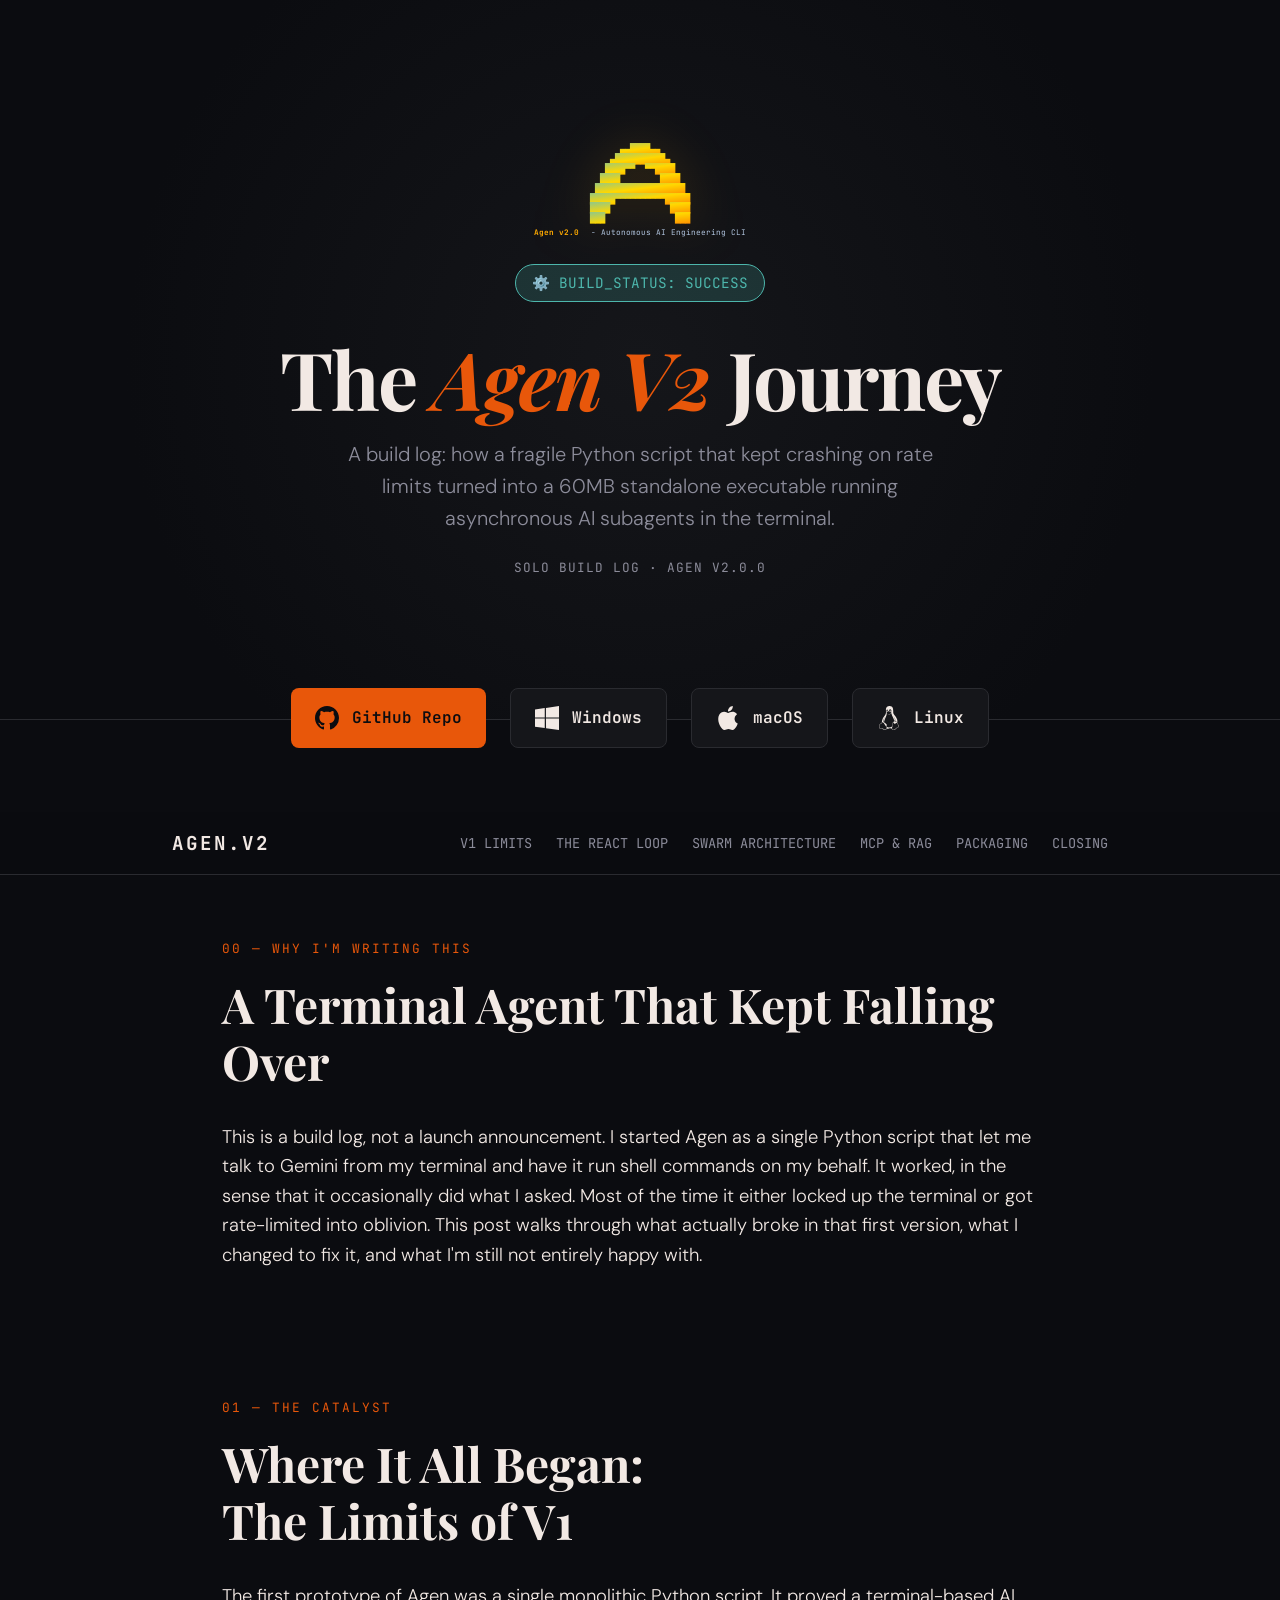
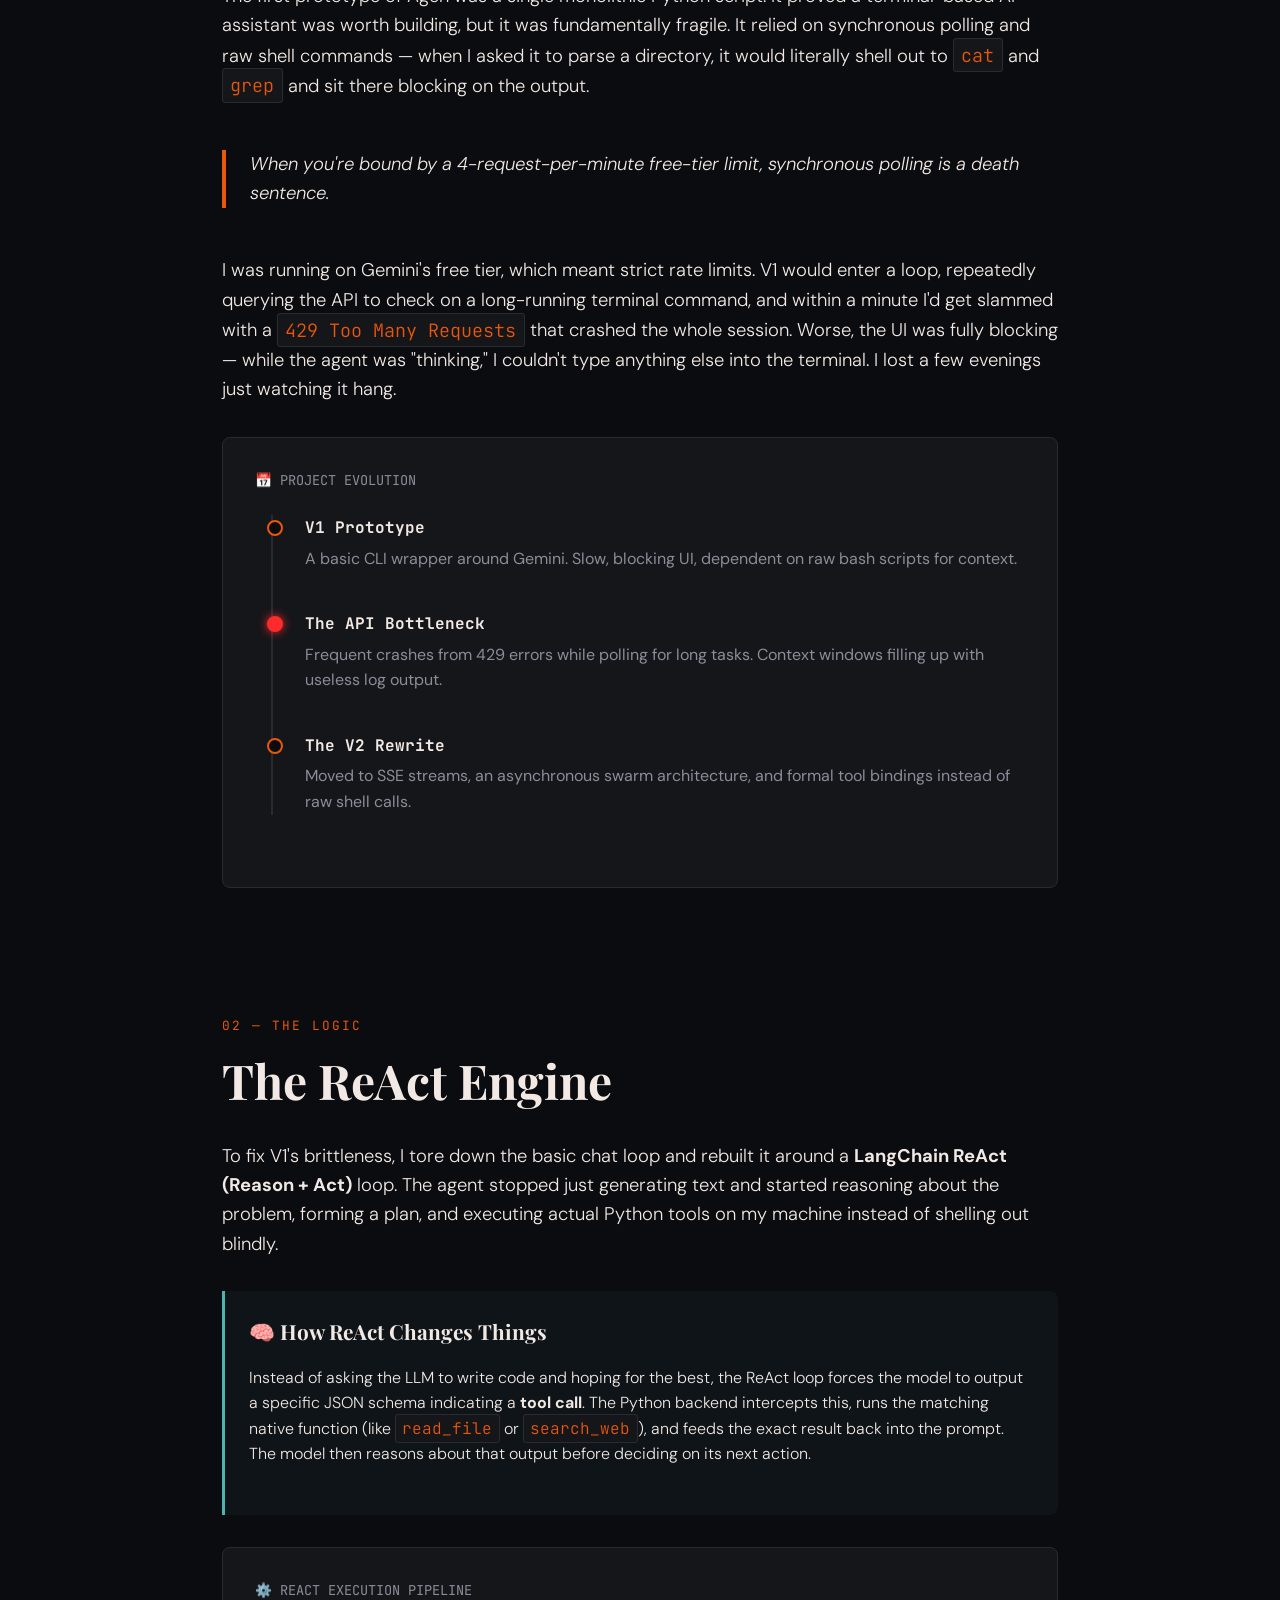
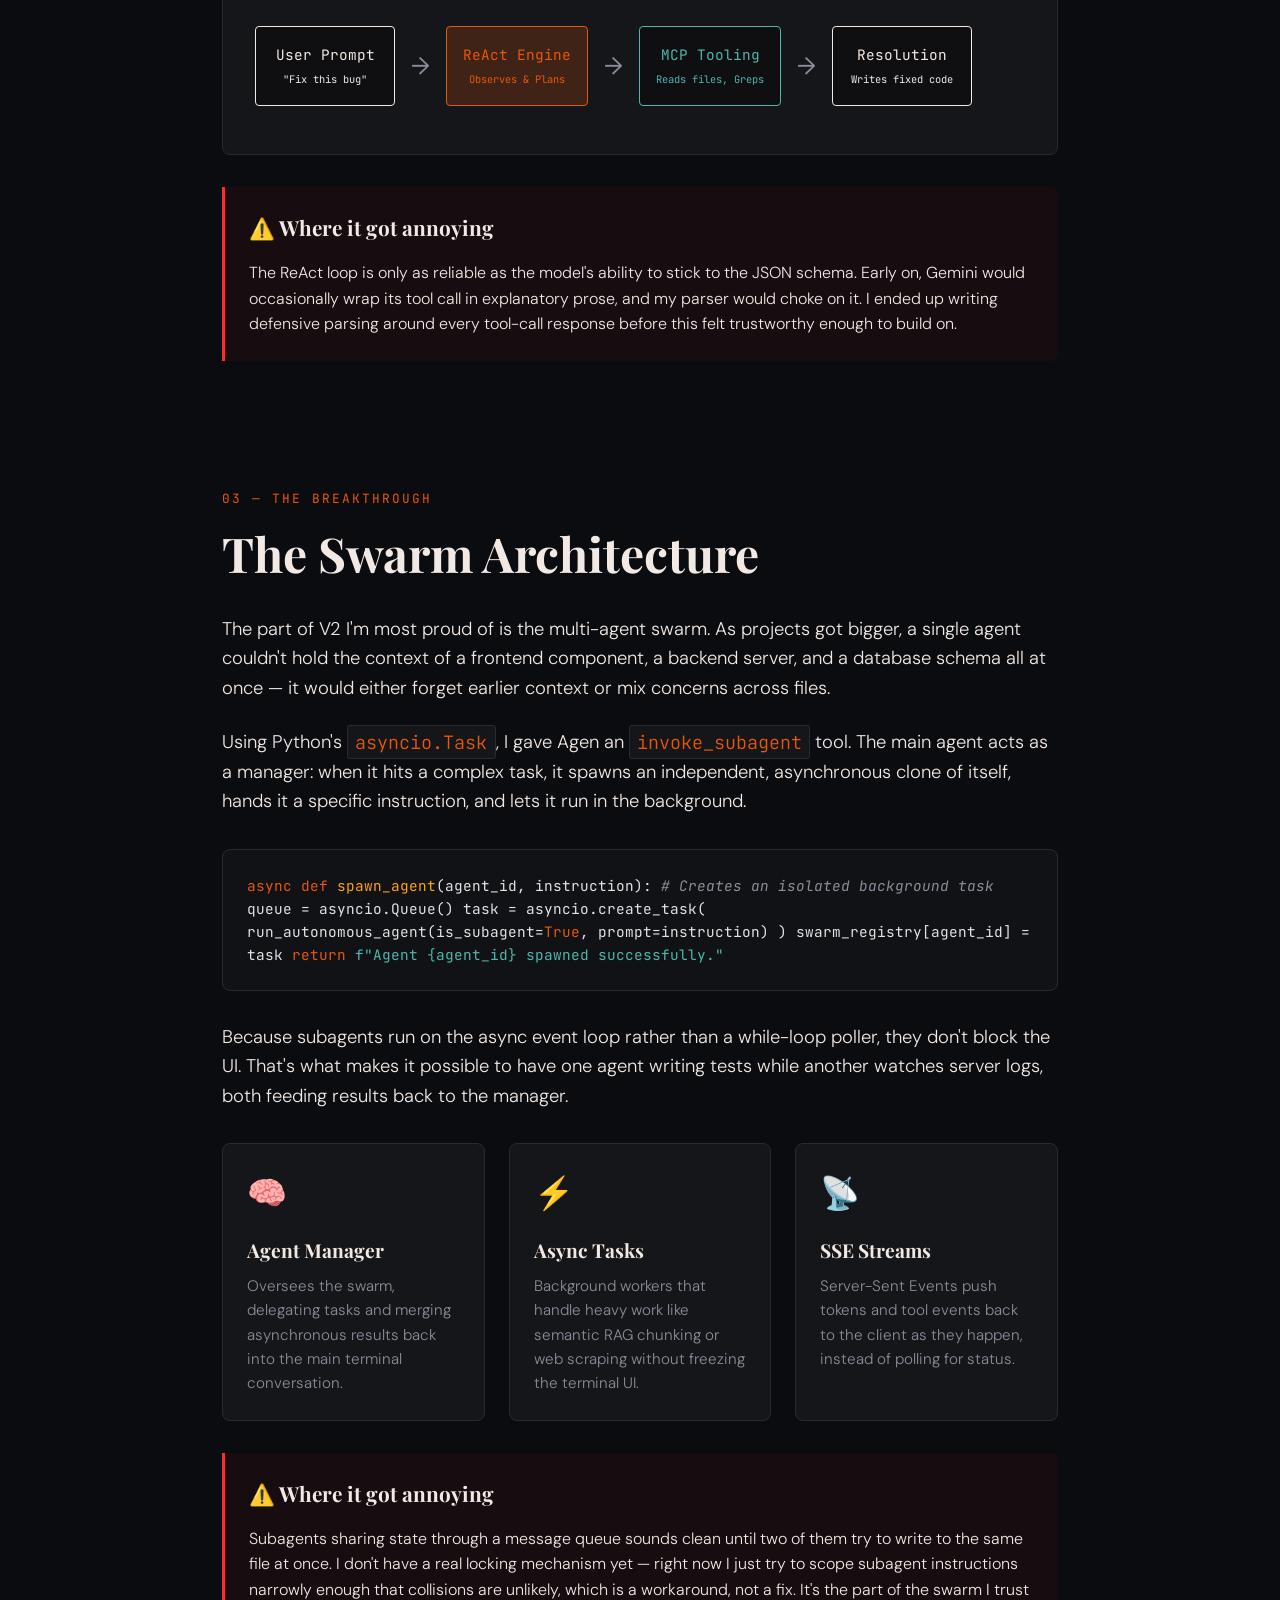
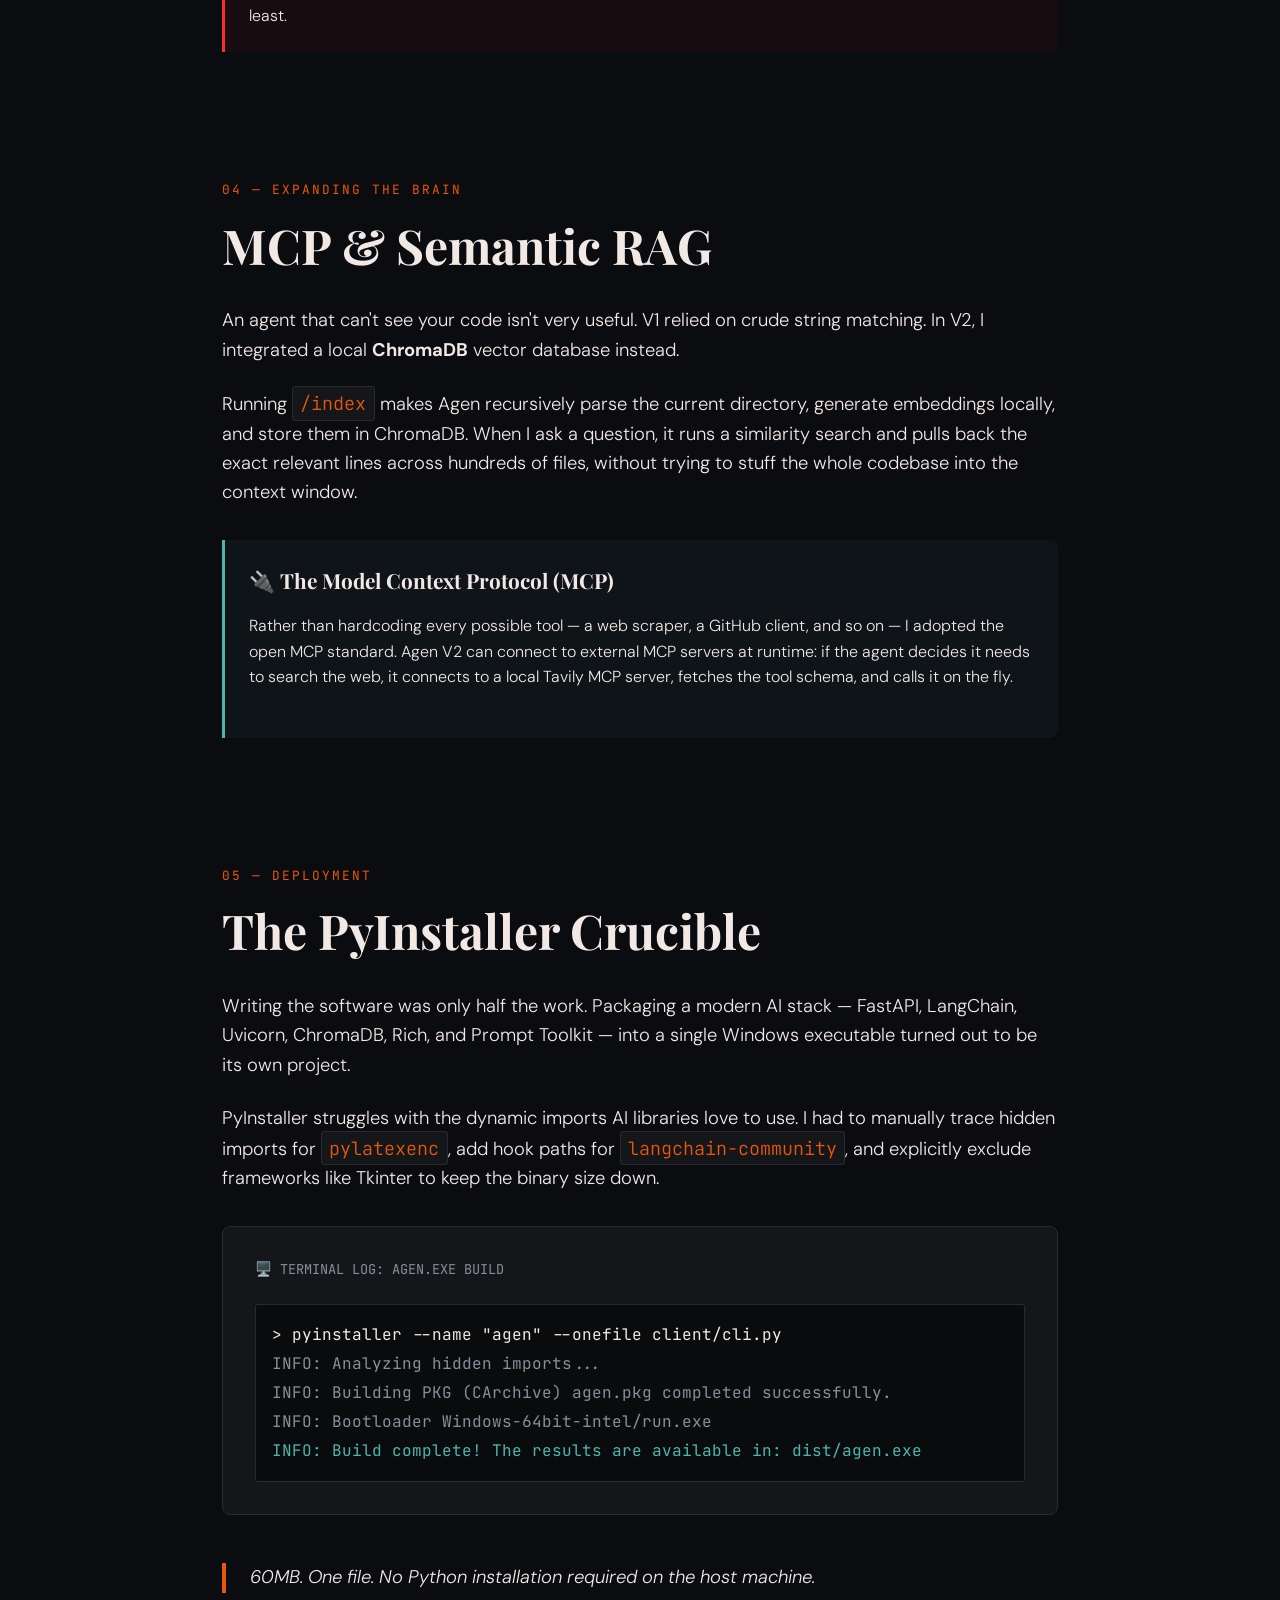
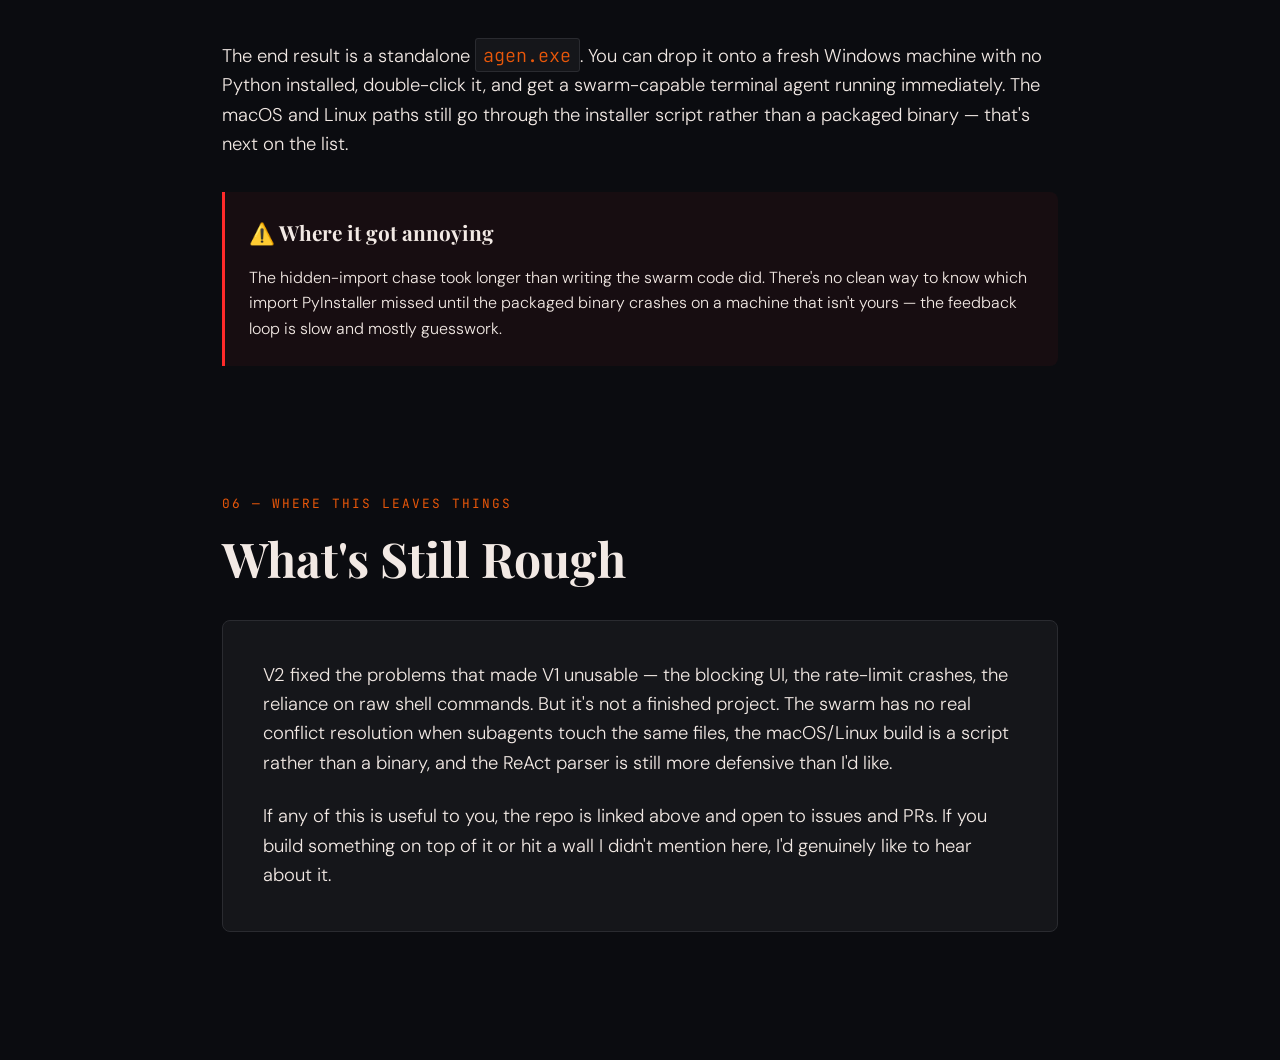
==== docs/index.html @ 3c6a4f78 "fix: resolve Unexpected token off by providing a native powershell setup script" ====
<!DOCTYPE html>
<html lang="en">
<head>
<meta charset="UTF-8" />
<meta name="viewport" content="width=device-width, initial-scale=1.0"/>

<!-- SEO Meta Tags -->
<title>Agen V2 — Building a Swarm AI Architecture</title>
<meta name="description" content="A build log: how a fragile Python script that kept crashing on rate limits turned into a 60MB standalone executable running asynchronous AI subagents in the terminal.">
<meta name="keywords" content="Agen, AI, Swarm Architecture, ReAct Loop, Multi-Agent, Python, CLI, LLM, Gemini">
<meta name="author" content="Aman Banik">
<link rel="icon" type="image/png" href="https://raw.githubusercontent.com/AmanBanik/Alphed_portfolio/main/artifact/favicon.png">

<!-- Open Graph / Social -->
<meta property="og:title" content="Agen V2 — Building a Swarm AI Architecture">
<meta property="og:description" content="A solo build log tracking the evolution of Agen into a Swarm-capable autonomous AI engineering CLI.">
<meta property="og:type" content="article">
<meta property="og:url" content="https://amanbanik.github.io/Agen/">
<meta property="og:image" content="https://raw.githubusercontent.com/AmanBanik/Agen/v2-stable/model_card.png">

<!-- Twitter Card -->
<meta name="twitter:card" content="summary_large_image">
<meta name="twitter:title" content="Agen V2 — Building a Swarm AI Architecture">
<meta name="twitter:description" content="How Agen evolved into a 60MB standalone executable running asynchronous AI subagents.">
<meta name="twitter:image" content="https://raw.githubusercontent.com/AmanBanik/Agen/v2-stable/model_card.png">

<link rel="stylesheet" href="style.css">
</head>
<body>

<header>
  <div class="header-bg"></div>
  <div class="header-logo">
    <svg xmlns="http://www.w3.org/2000/svg" viewBox="0 0 400 180" role="img" aria-label="Agen logo">
      <defs>
        <linearGradient id="logoGradient" x1="0%" y1="0%" x2="100%" y2="100%">
          <stop offset="0%" stop-color="#90c888" />
          <stop offset="50%" stop-color="#ffd700" />
          <stop offset="100%" stop-color="#ff8c00" />
        </linearGradient>
        <style>
          .ascii { font-family: 'JetBrains Mono', 'Courier New', Courier, monospace; font-size: 16px; font-weight: bold; fill: url(#logoGradient); white-space: pre; }
          .brand { font-family: 'JetBrains Mono', 'Courier New', Courier, monospace; font-size: 14px; font-weight: bold; fill: #ffaa00; white-space: pre; }
          .sub { font-family: 'JetBrains Mono', 'Courier New', Courier, monospace; font-size: 14px; fill: #b0c4de; white-space: pre; }
        </style>
      </defs>
      <text x="50%" y="20" text-anchor="middle" class="ascii">      ▄▄████▄▄      </text>
      <text x="50%" y="38" text-anchor="middle" class="ascii">    ▄██████████▄    </text>
      <text x="50%" y="56" text-anchor="middle" class="ascii">   ████▀▀  ▀▀████   </text>
      <text x="50%" y="74" text-anchor="middle" class="ascii">  ████        ████  </text>
      <text x="50%" y="92" text-anchor="middle" class="ascii"> ██████████████████ </text>
      <text x="50%" y="110" text-anchor="middle" class="ascii">█████▀▀▀▀▀▀▀▀▀▀█████</text>
      <text x="50%" y="128" text-anchor="middle" class="ascii">████            ████</text>
      <text x="50%" y="146" text-anchor="middle" class="ascii">███              ███</text>
      <text x="50%" y="170" text-anchor="middle">
        <tspan class="brand">Agen v2.0</tspan>
        <tspan class="sub">  - Autonomous AI Engineering CLI</tspan>
      </text>
    </svg>
  </div>
  <div class="header-ticker">⚙️ BUILD_STATUS: SUCCESS</div>
  <h1>
    The <span class="highlight">Agen V2</span> Journey
  </h1>
  <p class="header-sub">
    A build log: how a fragile Python script that kept crashing on rate limits
    turned into a 60MB standalone executable running asynchronous AI subagents
    in the terminal.
  </p>
  <p class="header-byline">Solo build log · Agen v2.0.0</p>
</header>

<div class="download-section">
  <a href="https://github.com/AmanBanik/Agen" class="dl-btn repo" target="_blank">
    <svg viewBox="0 0 24 24"><path d="M12 0C5.37 0 0 5.37 0 12c0 5.31 3.435 9.795 8.205 11.385.6.105.825-.255.825-.57 0-.285-.015-1.23-.015-2.235-3.015.555-3.795-.735-4.035-1.41-.135-.345-.72-1.41-1.23-1.695-.42-.225-1.02-.78-.015-.795.945-.015 1.62.87 1.845 1.23 1.08 1.815 2.805 1.305 3.495.99.105-.78.42-1.305.765-1.605-2.67-.3-5.46-1.335-5.46-5.925 0-1.305.465-2.385 1.23-3.225-.12-.3-.54-1.53.12-3.18 0 0 1.005-.315 3.3 1.23.96-.27 1.98-.405 3-.405s2.04.135 3 .405c2.295-1.56 3.3-1.23 3.3-1.23.66 1.65.24 2.88.12 3.18.765.84 1.23 1.905 1.23 3.225 0 4.605-2.805 5.625-5.475 5.925.435.375.81 1.095.81 2.22 0 1.605-.015 2.895-.015 3.3 0 .315.225.69.825.57A12.02 12.02 0 0024 12c0-6.63-5.37-12-12-12z"/></svg>
    GitHub Repo
  </a>
  <a href="#" class="dl-btn windows" data-platform="win">
    <svg viewBox="0 0 24 24"><path d="M0 3.449L9.75 2.1v9.451H0m10.949-9.602L24 0v11.4H10.949M0 12.6h9.75v9.451L0 20.699M10.949 12.6H24V24l-12.951-1.801"/></svg>
    Windows
  </a>
  <a href="#" class="dl-btn mac" data-platform="mac">
    <svg viewBox="0 0 24 24"><path d="M12.152 6.896c-.948 0-2.415-1.078-3.96-1.04-2.04.027-3.91 1.183-4.961 3.014-2.117 3.675-.546 9.103 1.519 12.09 1.013 1.454 2.208 3.09 3.792 3.039 1.52-.065 2.09-.987 3.935-.987 1.831 0 2.35.987 3.96.948 1.637-.026 2.676-1.48 3.676-2.948 1.156-1.688 1.636-3.325 1.662-3.415-.039-.013-3.182-1.221-3.22-4.857-.026-3.04 2.48-4.494 2.597-4.559-1.429-2.09-3.623-2.324-4.39-2.376-2-.156-3.675 1.09-4.61 1.09zM15.53 3.83c.843-1.012 1.4-2.427 1.245-3.83-1.207.052-2.662.805-3.532 1.818-.734.845-1.418 2.275-1.233 3.651 1.338.104 2.715-.65 3.52-1.64z"/></svg>
    macOS
  </a>
  <a href="#" class="dl-btn linux" data-platform="linux">
    <svg viewBox="0 0 16 16"><path d="M8.996 4.497c.104-.076.1-.168.186-.158s.022.102-.098.207c-.12.104-.308.243-.46.323-.291.152-.631.336-.993.336s-.647-.167-.853-.33c-.102-.082-.186-.162-.248-.221-.11-.086-.096-.207-.052-.204.075.01.087.109.134.153.064.06.144.137.241.214.195.154.454.304.778.304s.702-.19.932-.32c.13-.073.297-.204.433-.304M7.34 3.781c.055-.02.123-.031.174-.003.011.006.024.021.02.034-.012.038-.074.032-.11.05-.032.017-.057.052-.093.054-.034 0-.086-.012-.09-.046-.007-.044.058-.072.1-.089m.581-.003c.05-.028.119-.018.173.003.041.017.106.045.1.09-.004.033-.057.046-.09.045-.036-.002-.062-.037-.093-.053-.036-.019-.098-.013-.11-.051-.004-.013.008-.028.02-.034"/><path fill-rule="evenodd" d="M8.446.019c2.521.003 2.38 2.66 2.364 4.093-.01.939.509 1.574 1.04 2.244.474.56 1.095 1.38 1.45 2.32.29.765.402 1.613.115 2.465a.8.8 0 0 1 .254.152l.001.002c.207.175.271.447.329.698.058.252.112.488.224.615.344.382.494.667.48.922-.015.254-.203.43-.435.57-.465.28-1.164.491-1.586 1.002-.443.527-.99.83-1.505.871a1.25 1.25 0 0 1-1.256-.716v-.001a1 1 0 0 1-.078-.21c-.67.038-1.252-.165-1.718-.128-.687.038-1.116.204-1.506.206-.151.331-.445.547-.808.63-.5.114-1.126 0-1.743-.324-.577-.306-1.31-.278-1.85-.39-.27-.057-.51-.157-.626-.384-.116-.226-.095-.538.07-.988.051-.16.012-.398-.026-.648a2.5 2.5 0 0 1-.037-.369c0-.133.022-.265.087-.386v-.002c.14-.266.368-.377.577-.451s.397-.125.53-.258c.143-.15.27-.374.443-.56q.036-.037.073-.07c-.081-.538.007-1.105.192-1.662.393-1.18 1.223-2.314 1.811-3.014.502-.713.65-1.287.701-2.016.042-.997-.705-3.974 2.112-4.2q.168-.015.321-.013m2.596 10.866-.03.016c-.223.121-.348.337-.427.656-.08.32-.107.733-.13 1.206v.001c-.023.37-.192.824-.31 1.267s-.176.862-.036 1.128v.002c.226.452.608.636 1.051.601s.947-.304 1.36-.795c.474-.576 1.218-.796 1.638-1.05.21-.126.324-.242.333-.4.009-.157-.097-.403-.425-.767-.17-.192-.217-.462-.274-.71-.056-.247-.122-.468-.26-.585l-.001-.001c-.18-.157-.356-.17-.565-.164q-.069.001-.14.005c-.239.275-.805.612-1.197.508-.359-.09-.562-.508-.587-.918m-7.204.03H3.83c-.189.002-.314.09-.44.225-.149.158-.276.382-.445.56v.002h-.002c-.183.184-.414.239-.61.31-.195.069-.353.143-.46.35v.002c-.085.155-.066.378-.029.624.038.245.096.507.018.746v.002l-.001.002c-.157.427-.155.678-.082.822.074.143.235.22.48.272.493.103 1.26.069 1.906.41.583.305 1.168.404 1.598.305.431-.098.712-.369.75-.867v-.002c.029-.292-.195-.673-.485-1.052-.29-.38-.633-.752-.795-1.09v-.002l-.61-1.11c-.21-.286-.43-.462-.68-.5a1 1 0 0 0-.106-.008M9.584 4.85c-.14.2-.386.37-.695.467-.147.048-.302.17-.495.28a1.3 1.3 0 0 1-.74.19.97.97 0 0 1-.582-.227c-.14-.113-.25-.237-.394-.322a3 3 0 0 1-.192-.126c-.063 1.179-.85 2.658-1.226 3.511a5.4 5.4 0 0 0-.43 1.917c-.68-.906-.184-2.066.081-2.568.297-.55.343-.701.27-.649-.266.436-.685 1.13-.848 1.844-.085.372-.1.749.01 1.097.11.349.345.67.766.931.573.351.963.703 1.193 1.015s.302.584.23.777a.4.4 0 0 1-.212.22.7.7 0 0 1-.307.056l.184.235c.094.124.186.249.266.375 1.179.805 2.567.496 3.568-.218.1-.342.197-.664.212-.903.024-.474.05-.896.136-1.245s.244-.634.53-.791a1 1 0 0 1 .138-.061q.005-.045.013-.087c.082-.546.569-.572 1.18-.303.588.266.81.499.71.814h.13c.122-.398-.133-.69-.822-1.025l-.137-.06a2.35 2.35 0 0 0-.012-1.113c-.188-.79-.704-1.49-1.098-1.838-.072-.003-.065.06.081.203.363.333 1.156 1.532.727 2.644a1.2 1.2 0 0 0-.342-.043c-.164-.907-.543-1.66-.735-2.014-.359-.668-.918-2.036-1.158-2.983M7.72 3.503a1 1 0 0 0-.312.053c-.268.093-.447.286-.559.391-.022.021-.05.04-.119.091s-.172.126-.321.238q-.198.151-.13.38c.046.15.192.325.459.476.166.098.28.23.41.334a1 1 0 0 0 .215.133.9.9 0 0 0 .298.066c.282.017.49-.068.673-.173s.34-.233.518-.29c.365-.115.627-.345.709-.564a.37.37 0 0 0-.01-.309c-.048-.096-.148-.187-.318-.257h-.001c-.354-.151-.507-.162-.705-.29-.321-.207-.587-.28-.807-.279m-.89-1.122h-.025a.4.4 0 0 0-.278.135.76.76 0 0 0-.191.334 1.2 1.2 0 0 0-.051.445v.001c.01.162.041.299.102.436.05.116.109.204.183.274l.089-.065.117-.09-.023-.018a.4.4 0 0 1-.11-.161.7.7 0 0 1-.054-.22v-.01a.7.7 0 0 1 .014-.234.4.4 0 0 1 .08-.179q.056-.069.126-.073h.013a.18.18 0 0 1 .123.05c.045.04.08.09.11.162a.7.7 0 0 1 .054.22v.01a.7.7 0 0 1-.002.17 1.1 1.1 0 0 1 .317-.143 1.3 1.3 0 0 0 .002-.194V3.23a1.2 1.2 0 0 0-.102-.437.8.8 0 0 0-.227-.31.4.4 0 0 0-.268-.102m1.95-.155a.63.63 0 0 0-.394.14.9.9 0 0 0-.287.376 1.2 1.2 0 0 0-.1.51v.015q0 .079.01.152c.114.027.278.074.406.138a1 1 0 0 1-.011-.172.8.8 0 0 1 .058-.278.5.5 0 0 1 .139-.2.26.26 0 0 1 .182-.069.26.26 0 0 1 .178.081c.055.054.094.12.124.21.029.086.042.17.04.27l-.002.012a.8.8 0 0 1-.057.277c-.024.059-.089.106-.122.145.046.016.09.03.146.052a5 5 0 0 1 .248.102 1.2 1.2 0 0 0 .244-.763 1.2 1.2 0 0 0-.11-.495.9.9 0 0 0-.294-.37.64.64 0 0 0-.39-.133z"/></svg>
    Linux
  </a>
</div>

<nav>
  <div class="nav-inner">
    <a href="#" class="nav-logo">AGEN.V2</a>
    <ul class="nav-links">
      <li><a href="#v1-limits">V1 Limits</a></li>
      <li><a href="#react">The ReAct Loop</a></li>
      <li><a href="#swarm">Swarm Architecture</a></li>
      <li><a href="#mcp">MCP & RAG</a></li>
      <li><a href="#packaging">Packaging</a></li>
      <li><a href="#closing">Closing</a></li>
    </ul>
  </div>
</nav>

<main>
  <!-- SECTION 0: INTRO -->
  <section id="intro">
    <div class="section-label">00 — Why I'm Writing This</div>
    <h2>A Terminal Agent That Kept Falling Over</h2>
    <p>
      This is a build log, not a launch announcement. I started Agen as a
      single Python script that let me talk to Gemini from my terminal and
      have it run shell commands on my behalf. It worked, in the sense that
      it occasionally did what I asked. Most of the time it either locked up
      the terminal or got rate-limited into oblivion. This post walks through
      what actually broke in that first version, what I changed to fix it,
      and what I'm still not entirely happy with.
    </p>
  </section>

  <!-- SECTION 1: V1 LIMITS -->
  <section id="v1-limits">
    <div class="section-label">01 — The Catalyst</div>
    <h2>Where It All Began:<br>The Limits of V1</h2>

    <p>
      The first prototype of Agen was a single monolithic Python script. It
      proved a terminal-based AI assistant was worth building, but it was
      fundamentally fragile. It relied on synchronous polling and raw shell
      commands — when I asked it to parse a directory, it would literally
      shell out to <code>cat</code> and <code>grep</code> and sit there
      blocking on the output.
    </p>

    <div class="pull-quote">
      <p>When you're bound by a 4-request-per-minute free-tier limit, synchronous polling is a death sentence.</p>
    </div>

    <p>
      I was running on Gemini's free tier, which meant strict rate limits.
      V1 would enter a loop, repeatedly querying the API to check on a
      long-running terminal command, and within a minute I'd get slammed
      with a <code>429 Too Many Requests</code> that crashed the whole
      session. Worse, the UI was fully blocking — while the agent was
      "thinking," I couldn't type anything else into the terminal. I lost a
      few evenings just watching it hang.
    </p>

    <div class="diagram-wrap">
      <div class="diagram-title">📅 Project Evolution</div>
      <div class="timeline">
        <div class="timeline-item">
          <div class="tl-year">V1 Prototype</div>
          <div class="tl-text">A basic CLI wrapper around Gemini. Slow, blocking UI, dependent on raw bash scripts for context.</div>
        </div>
        <div class="timeline-item danger">
          <div class="tl-year">The API Bottleneck</div>
          <div class="tl-text">Frequent crashes from 429 errors while polling for long tasks. Context windows filling up with useless log output.</div>
        </div>
        <div class="timeline-item">
          <div class="tl-year">The V2 Rewrite</div>
          <div class="tl-text">Moved to SSE streams, an asynchronous swarm architecture, and formal tool bindings instead of raw shell calls.</div>
        </div>
      </div>
    </div>
  </section>

  <!-- SECTION 2: REACT LOOP -->
  <section id="react">
    <div class="section-label">02 — The Logic</div>
    <h2>The ReAct Engine</h2>
    <p>
      To fix V1's brittleness, I tore down the basic chat loop and rebuilt it
      around a <strong>LangChain ReAct (Reason + Act)</strong> loop. The
      agent stopped just generating text and started reasoning about the
      problem, forming a plan, and executing actual Python tools on my
      machine instead of shelling out blindly.
    </p>

    <div class="deep-dive">
      <h3>🧠 How ReAct Changes Things</h3>
      <p>
        Instead of asking the LLM to write code and hoping for the best, the
        ReAct loop forces the model to output a specific JSON schema
        indicating a <strong>tool call</strong>. The Python backend
        intercepts this, runs the matching native function (like
        <code>read_file</code> or <code>search_web</code>), and feeds the
        exact result back into the prompt. The model then reasons about that
        output before deciding on its next action.
      </p>
    </div>

    <div class="diagram-wrap">
      <div class="diagram-title">⚙️ ReAct Execution Pipeline</div>
      <div style="display:flex; align-items:center; gap:0.5rem; overflow-x:auto; padding-bottom:1rem;">
        <div class="pipe-block cream" style="min-width:140px; text-align:center;">User Prompt<br><span style="font-size:0.65rem;">"Fix this bug"</span></div>
        <div class="pipe-arrow">→</div>
        <div class="pipe-block orange" style="min-width:140px; text-align:center;">ReAct Engine<br><span style="font-size:0.65rem;">Observes & Plans</span></div>
        <div class="pipe-arrow">→</div>
        <div class="pipe-block teal" style="min-width:140px; text-align:center;">MCP Tooling<br><span style="font-size:0.65rem;">Reads files, Greps</span></div>
        <div class="pipe-arrow">→</div>
        <div class="pipe-block cream" style="min-width:140px; text-align:center;">Resolution<br><span style="font-size:0.65rem;">Writes fixed code</span></div>
      </div>
    </div>

    <div class="friction-note">
      <h3>⚠️ Where it got annoying</h3>
      <p>
        The ReAct loop is only as reliable as the model's ability to stick to
        the JSON schema. Early on, Gemini would occasionally wrap its tool
        call in explanatory prose, and my parser would choke on it. I ended
        up writing defensive parsing around every tool-call response before
        this felt trustworthy enough to build on.
      </p>
    </div>
  </section>

  <!-- SECTION 3: SWARM ARCHITECTURE -->
  <section id="swarm">
    <div class="section-label">03 — The Breakthrough</div>
    <h2>The Swarm Architecture</h2>
    <p>
      The part of V2 I'm most proud of is the multi-agent swarm. As projects
      got bigger, a single agent couldn't hold the context of a frontend
      component, a backend server, and a database schema all at once — it
      would either forget earlier context or mix concerns across files.
    </p>
    <p>
      Using Python's <code>asyncio.Task</code>, I gave Agen an
      <code>invoke_subagent</code> tool. The main agent acts as a manager:
      when it hits a complex task, it spawns an independent, asynchronous
      clone of itself, hands it a specific instruction, and lets it run in
      the background.
    </p>

    <div class="code-block">
<span class="keyword">async def</span> <span class="func">spawn_agent</span>(agent_id, instruction):
    <span class="comment"># Creates an isolated background task</span>
    queue = asyncio.Queue()
    task = asyncio.create_task(
        run_autonomous_agent(is_subagent=<span class="keyword">True</span>, prompt=instruction)
    )
    swarm_registry[agent_id] = task
    <span class="keyword">return</span> <span class="string">f"Agent {agent_id} spawned successfully."</span>
    </div>

    <p>
      Because subagents run on the async event loop rather than a
      while-loop poller, they don't block the UI. That's what makes it
      possible to have one agent writing tests while another watches server
      logs, both feeding results back to the manager.
    </p>

    <div class="card-grid">
      <div class="card">
        <span class="card-icon">🧠</span>
        <h4>Agent Manager</h4>
        <p>Oversees the swarm, delegating tasks and merging asynchronous results back into the main terminal conversation.</p>
      </div>
      <div class="card">
        <span class="card-icon">⚡</span>
        <h4>Async Tasks</h4>
        <p>Background workers that handle heavy work like semantic RAG chunking or web scraping without freezing the terminal UI.</p>
      </div>
      <div class="card">
        <span class="card-icon">📡</span>
        <h4>SSE Streams</h4>
        <p>Server-Sent Events push tokens and tool events back to the client as they happen, instead of polling for status.</p>
      </div>
    </div>

    <div class="friction-note">
      <h3>⚠️ Where it got annoying</h3>
      <p>
        Subagents sharing state through a message queue sounds clean until
        two of them try to write to the same file at once. I don't have a
        real locking mechanism yet — right now I just try to scope subagent
        instructions narrowly enough that collisions are unlikely, which is
        a workaround, not a fix. It's the part of the swarm I trust least.
      </p>
    </div>
  </section>

  <!-- SECTION 4: MCP & RAG -->
  <section id="mcp">
    <div class="section-label">04 — Expanding the Brain</div>
    <h2>MCP & Semantic RAG</h2>
    <p>
      An agent that can't see your code isn't very useful. V1 relied on
      crude string matching. In V2, I integrated a local
      <strong>ChromaDB</strong> vector database instead.
    </p>
    <p>
      Running <code>/index</code> makes Agen recursively parse the current
      directory, generate embeddings locally, and store them in ChromaDB.
      When I ask a question, it runs a similarity search and pulls back the
      exact relevant lines across hundreds of files, without trying to stuff
      the whole codebase into the context window.
    </p>

    <div class="deep-dive">
      <h3>🔌 The Model Context Protocol (MCP)</h3>
      <p>
        Rather than hardcoding every possible tool — a web scraper, a GitHub
        client, and so on — I adopted the open MCP standard. Agen V2 can
        connect to external MCP servers at runtime: if the agent decides it
        needs to search the web, it connects to a local Tavily MCP server,
        fetches the tool schema, and calls it on the fly.
      </p>
    </div>
  </section>

  <!-- SECTION 5: PACKAGING -->
  <section id="packaging">
    <div class="section-label">05 — Deployment</div>
    <h2>The PyInstaller Crucible</h2>
    <p>
      Writing the software was only half the work. Packaging a modern AI
      stack — FastAPI, LangChain, Uvicorn, ChromaDB, Rich, and Prompt
      Toolkit — into a single Windows executable turned out to be its own
      project.
    </p>
    <p>
      PyInstaller struggles with the dynamic imports AI libraries love to
      use. I had to manually trace hidden imports for
      <code>pylatexenc</code>, add hook paths for
      <code>langchain-community</code>, and explicitly exclude frameworks
      like Tkinter to keep the binary size down.
    </p>

    <div class="diagram-wrap">
      <div class="diagram-title">🖥️ Terminal Log: agen.exe Build</div>
      <code style="display:block; padding:1rem; background:rgba(0,0,0,0.5); color:var(--cream); line-height:1.8;">
        > pyinstaller --name "agen" --onefile client/cli.py<br>
        <span style="color:var(--mid-text);">INFO: Analyzing hidden imports...</span><br>
        <span style="color:var(--mid-text);">INFO: Building PKG (CArchive) agen.pkg completed successfully.</span><br>
        <span style="color:var(--mid-text);">INFO: Bootloader Windows-64bit-intel/run.exe</span><br>
        <span style="color:var(--teal);">INFO: Build complete! The results are available in: dist/agen.exe</span>
      </code>
    </div>

    <div class="pull-quote">
      <p>60MB. One file. No Python installation required on the host machine.</p>
    </div>

    <p>
      The end result is a standalone <code>agen.exe</code>. You can drop it
      onto a fresh Windows machine with no Python installed, double-click
      it, and get a swarm-capable terminal agent running immediately. The
      macOS and Linux paths still go through the installer script rather
      than a packaged binary — that's next on the list.
    </p>

    <div class="friction-note">
      <h3>⚠️ Where it got annoying</h3>
      <p>
        The hidden-import chase took longer than writing the swarm code did.
        There's no clean way to know which import PyInstaller missed until
        the packaged binary crashes on a machine that isn't yours — the
        feedback loop is slow and mostly guesswork.
      </p>
    </div>
  </section>

  <!-- SECTION 6: CLOSING -->
  <section id="closing">
    <div class="section-label">06 — Where This Leaves Things</div>
    <h2>What's Still Rough</h2>
    <div class="closing-box">
      <p>
        V2 fixed the problems that made V1 unusable — the blocking UI, the
        rate-limit crashes, the reliance on raw shell commands. But it's not
        a finished project. The swarm has no real conflict resolution when
        subagents touch the same files, the macOS/Linux build is a script
        rather than a binary, and the ReAct parser is still more defensive
        than I'd like.
      </p>
      <p>
        If any of this is useful to you, the repo is linked above and open
        to issues and PRs. If you build something on top of it or hit a wall
        I didn't mention here, I'd genuinely like to hear about it.
      </p>
    </div>
  </section>
</main>

<div id="installModal" class="modal">
  <div class="modal-content">
    <span class="close-btn">&times;</span>
    <h3 id="modalTitle">Install on Windows</h3>
    <p class="modal-desc">Run this command in your terminal:</p>
    <div class="code-container">
      <code id="modalCmd">irm https://raw.githubusercontent.com/AmanBanik/Agen/v2-stable/setup.ps1 | iex</code>
      <button class="copy-btn" id="copyBtn">
        <svg viewBox="0 0 24 24" width="16" height="16" fill="currentColor"><path d="M16 1H4C2.9 1 2 1.9 2 3v14h2V3h12V1zm3 4H8C6.9 5 6 5.9 6 7v14c0 1.1.9 2 2 2h11c1.1 0 2-.9 2-2V7c0-1.1-.9-2-2-2zm0 16H8V7h11v14z"/></svg>
      </button>
    </div>
  </div>
</div>

<script src="script.js"></script>
</body>
</html>
---- docs/style.css ----
@import url('https://fonts.googleapis.com/css2?family=Playfair+Display:ital,wght@0,400;0,700;0,900;1,400;1,700&family=JetBrains+Mono:wght@400;600;700&family=DM+Sans:ital,wght@0,300;0,400;0,500;0,600;1,300&display=swap');

:root {
  --bg-color: #0b0c10;
  --panel-bg: #15161a;
  --panel-border: #2a2b30;
  --text-main: #e2e2e2;
  --mid-text: #8c8c9a;
  --orange: #e8570a;
  --orange-glow: rgba(232, 87, 10, 0.2);
  --red-vivid: #ff2a2a;
  --amber: #fca311;
  --teal: #4db6ac;
  --cream: #f2e9e4;
}

html {
  scroll-behavior: smooth;
}

* { box-sizing: border-box; margin: 0; padding: 0; }

body {
  background-color: var(--bg-color);
  color: var(--text-main);
  font-family: 'DM Sans', sans-serif;
  line-height: 1.6;
  overflow-x: hidden;
}

h1, h2, h3, h4 {
  font-family: 'Playfair Display', serif;
  color: var(--cream);
  font-weight: 700;
  margin-bottom: 1rem;
}

a { color: var(--orange); text-decoration: none; transition: 0.2s; }
a:hover { color: var(--red-vivid); text-decoration: underline; }

header {
  position: relative;
  height: 80vh;
  display: flex;
  flex-direction: column;
  justify-content: center;
  align-items: center;
  text-align: center;
  padding: 2rem;
  border-bottom: 1px solid var(--panel-border);
}

.header-logo {
  width: 220px;
  max-width: 60vw;
  height: auto;
  margin-bottom: 1.5rem;
  filter: drop-shadow(0 0 25px rgba(255, 165, 0, 0.15));
}
.header-logo svg { width: 100%; height: auto; display: block; }

.header-bg {
  position: absolute;
  top: 0; left: 0; width: 100%; height: 100%;
  background: radial-gradient(circle at center, var(--panel-bg) 0%, var(--bg-color) 70%);
  z-index: -2;
}

.header-ticker {
  font-family: 'JetBrains Mono', monospace;
  font-size: 0.9rem;
  color: var(--teal);
  background: rgba(77, 182, 172, 0.2);
  padding: 0.4rem 1rem;
  border-radius: 20px;
  margin-bottom: 2rem;
  border: 1px solid var(--teal);
}

header h1 {
  font-size: 5rem;
  line-height: 1.1;
  letter-spacing: -2px;
  margin-bottom: 1rem;
}

.highlight { color: var(--orange); font-style: italic; }

.header-sub {
  max-width: 600px;
  font-size: 1.25rem;
  color: var(--mid-text);
  font-weight: 300;
}

.header-byline {
  margin-top: 1.5rem;
  font-family: 'JetBrains Mono', monospace;
  font-size: 0.8rem;
  color: var(--mid-text);
  letter-spacing: 1px;
  text-transform: uppercase;
}

nav {
  position: sticky;
  top: 0;
  background: rgba(11, 12, 16, 0.9);
  backdrop-filter: blur(10px);
  border-bottom: 1px solid var(--panel-border);
  z-index: 100;
  padding: 1rem 0;
}

.nav-inner {
  max-width: 1000px;
  margin: 0 auto;
  display: flex;
  justify-content: space-between;
  align-items: center;
  padding: 0 2rem;
  flex-wrap: wrap;
  gap: 0.75rem;
}

.nav-logo {
  font-family: 'JetBrains Mono', monospace;
  font-weight: 700;
  font-size: 1.2rem;
  color: var(--cream);
  letter-spacing: 2px;
}

.nav-links {
  display: flex;
  gap: 1.5rem;
  list-style: none;
  flex-wrap: wrap;
}

.nav-links a {
  font-family: 'JetBrains Mono', monospace;
  font-size: 0.85rem;
  color: var(--mid-text);
  text-transform: uppercase;
}

main { max-width: 900px; margin: 0 auto; padding: 4rem 2rem; }
section { margin-bottom: 8rem; scroll-margin-top: 90px; }
section:last-of-type { margin-bottom: 4rem; }

.section-label {
  font-family: 'JetBrains Mono', monospace;
  font-size: 0.8rem;
  color: var(--orange);
  text-transform: uppercase;
  letter-spacing: 2px;
  margin-bottom: 1rem;
}

section h2 { font-size: 3rem; line-height: 1.2; margin-bottom: 2rem; }
section p { font-size: 1.15rem; margin-bottom: 1.5rem; color: var(--cream); font-weight: 300; }
section h3 { font-size: 1.8rem; margin-top: 4rem; border-bottom: 1px solid var(--panel-border); padding-bottom: 0.5rem; }

.diagram-wrap {
  background: var(--panel-bg);
  border: 1px solid var(--panel-border);
  border-radius: 8px;
  padding: 2rem;
  margin: 2rem 0;
  overflow-x: auto;
}

.diagram-title {
  font-family: 'JetBrains Mono', monospace;
  font-size: 0.85rem;
  color: var(--mid-text);
  margin-bottom: 1.5rem;
  text-transform: uppercase;
}

.timeline { border-left: 2px solid var(--panel-border); padding-left: 2rem; margin-left: 1rem; }
.timeline-item { position: relative; margin-bottom: 2.5rem; }
.timeline-item::before {
  content: '';
  position: absolute;
  left: -2.4rem;
  top: 0.3rem;
  width: 12px; height: 12px;
  background: var(--bg-color);
  border: 2px solid var(--orange);
  border-radius: 50%;
}
.timeline-item.danger::before { border-color: var(--red-vivid); background: var(--red-vivid); box-shadow: 0 0 10px var(--red-vivid); }

.tl-year { font-family: 'JetBrains Mono', monospace; font-weight: 700; color: var(--cream); margin-bottom: 0.3rem; }
.tl-text { font-size: 1rem; color: var(--mid-text); }

.pipe-block {
  padding: 1rem;
  border-radius: 4px;
  font-family: 'JetBrains Mono', monospace;
  font-size: 0.9rem;
  border: 1px solid;
  background: rgba(0,0,0,0.3);
}
.pipe-block.cream { color: var(--cream); border-color: var(--cream); }
.pipe-block.orange { color: var(--orange); border-color: var(--orange); background: var(--orange-glow); }
.pipe-block.red { color: var(--red-vivid); border-color: var(--red-vivid); background: rgba(255,42,42,0.1); }
.pipe-block.teal { color: var(--teal); border-color: var(--teal); }

.pipe-arrow { font-size: 1.5rem; color: var(--mid-text); padding: 0 0.5rem; }

.card-grid { display: grid; grid-template-columns: repeat(auto-fit, minmax(250px, 1fr)); gap: 1.5rem; margin-top: 2rem; }
.card {
  background: var(--panel-bg);
  border: 1px solid var(--panel-border);
  padding: 1.5rem;
  border-radius: 8px;
  transition: transform 0.2s;
}
.card:hover { transform: translateY(-5px); border-color: var(--orange); }
.card-icon { font-size: 2rem; display: block; margin-bottom: 1rem; }
.card h4 { font-size: 1.2rem; margin-bottom: 0.5rem; }
.card p { font-size: 0.95rem; color: var(--mid-text); margin-bottom: 0; }

code {
  font-family: 'JetBrains Mono', monospace;
  background: var(--panel-bg);
  padding: 0.2em 0.4em;
  border-radius: 3px;
  border: 1px solid var(--panel-border);
  color: var(--orange);
}

.pull-quote {
  border-left: 4px solid var(--orange);
  padding-left: 1.5rem;
  margin: 3rem 0;
  font-style: italic;
  font-size: 1.5rem;
  color: var(--cream);
}

/* ── CODE BLOCKS & DEEP DIVES (moved out of inline <style>) ── */
.code-block {
  background: #111216;
  border: 1px solid var(--panel-border);
  border-radius: 8px;
  padding: 1.5rem;
  overflow-x: auto;
  font-family: 'JetBrains Mono', monospace;
  font-size: 0.9rem;
  color: var(--text-main);
  margin: 2rem 0;
}
.code-block .keyword { color: var(--orange); }
.code-block .string { color: var(--teal); }
.code-block .comment { color: var(--mid-text); font-style: italic; }
.code-block .func { color: var(--amber); }

.deep-dive {
  border-left: 3px solid var(--teal);
  background: rgba(77, 182, 172, 0.05);
  padding: 1.5rem;
  margin: 2rem 0;
  border-radius: 0 8px 8px 0;
}
.deep-dive h3 { margin-top: 0; font-size: 1.3rem; border: none; padding-bottom: 0; }
.deep-dive p { font-size: 1rem; }

.friction-note {
  border-left: 3px solid var(--red-vivid);
  background: rgba(255, 42, 42, 0.05);
  padding: 1.5rem;
  margin: 2rem 0;
  border-radius: 0 8px 8px 0;
}
.friction-note h3 { margin-top: 0; font-size: 1.3rem; border: none; padding-bottom: 0; }
.friction-note p { font-size: 1rem; margin-bottom: 0; }

/* ── DOWNLOAD SECTION ── */
.download-section {
  display: flex;
  justify-content: center;
  gap: 1.5rem;
  margin: -2rem auto 4rem;
  max-width: 900px;
  position: relative;
  z-index: 10;
  flex-wrap: wrap;
}

.dl-btn {
  display: flex;
  align-items: center;
  gap: 0.8rem;
  background: var(--panel-bg);
  border: 1px solid var(--panel-border);
  padding: 1rem 1.5rem;
  border-radius: 8px;
  color: var(--cream);
  font-family: 'JetBrains Mono', monospace;
  font-weight: 600;
  transition: all 0.3s ease;
  text-decoration: none;
}

.dl-btn:hover {
  border-color: var(--orange);
  background: rgba(232, 87, 10, 0.1);
  transform: translateY(-3px);
  text-decoration: none;
  box-shadow: 0 10px 20px rgba(0,0,0,0.5);
}

.dl-btn svg { width: 24px; height: 24px; fill: currentColor; }
.dl-btn.windows:hover { color: #00a4ef; border-color: #00a4ef; background: rgba(0,164,239,0.1); }
.dl-btn.mac:hover { color: #ffffff; border-color: #ffffff; background: rgba(255,255,255,0.1); }
.dl-btn.linux:hover { color: #fca311; border-color: #fca311; background: rgba(252,163,17,0.1); }
.dl-btn.repo { background: var(--orange); color: var(--bg-color); border: none; }
.dl-btn.repo:hover { background: var(--red-vivid); color: #fff; }

/* ── MODAL ── */
.modal {
  display: none;
  position: fixed;
  z-index: 1000;
  left: 0; top: 0; width: 100%; height: 100%;
  background-color: rgba(0, 0, 0, 0.8);
  justify-content: center;
  align-items: center;
  backdrop-filter: blur(5px);
}

.modal-content {
  background: var(--panel-bg);
  border: 1px solid var(--panel-border);
  padding: 2.5rem;
  border-radius: 12px;
  width: 90%;
  max-width: 500px;
  position: relative;
  text-align: center;
  box-shadow: 0 10px 40px rgba(0,0,0,0.8);
}

.close-btn {
  position: absolute;
  top: 1rem; right: 1.5rem;
  color: var(--mid-text);
  font-size: 1.5rem;
  cursor: pointer;
  transition: 0.2s;
}
.close-btn:hover { color: var(--red-vivid); }

.modal-desc { margin-bottom: 1.5rem; color: var(--mid-text); }

.code-container {
  display: flex;
  align-items: center;
  background: #0b0c10;
  border: 1px solid var(--panel-border);
  border-radius: 6px;
  padding: 0.5rem;
  justify-content: space-between;
}

.code-container code {
  background: transparent;
  border: none;
  color: var(--teal);
  font-size: 0.85rem;
  padding: 0.5rem;
  flex-grow: 1;
  text-align: left;
  overflow-x: auto;
}

.copy-btn {
  background: var(--panel-bg);
  border: 1px solid var(--panel-border);
  color: var(--cream);
  padding: 0.5rem;
  border-radius: 4px;
  cursor: pointer;
  display: flex;
  align-items: center;
  justify-content: center;
  font-family: 'JetBrains Mono', monospace;
  font-size: 0.75rem;
  transition: 0.2s;
  min-width: 40px;
}
.copy-btn:hover { border-color: var(--orange); color: var(--orange); }

/* ── CLOSING SECTION ── */
.closing-box {
  background: var(--panel-bg);
  border: 1px solid var(--panel-border);
  border-radius: 8px;
  padding: 2.5rem;
  margin-top: 2rem;
}
.closing-box p:last-child { margin-bottom: 0; }

/* ── RESPONSIVE ── */
@media (max-width: 640px) {
  .header-logo { width: 160px; margin-bottom: 1rem; }
  header h1 { font-size: 2.75rem; letter-spacing: -1px; }
  .header-sub { font-size: 1.05rem; padding: 0 1rem; }
  section h2 { font-size: 2rem; }
  section p { font-size: 1rem; }
  main { padding: 3rem 1.25rem; }
  .nav-inner { flex-direction: column; justify-content: center; padding: 1rem; }
  .nav-links { gap: 1rem; justify-content: center; }
  .pull-quote { font-size: 1.2rem; margin: 2rem 0; padding-left: 1rem; }
  
  .download-section {
    flex-direction: column;
    padding: 0 1.25rem;
    gap: 1rem;
    margin: -1rem auto 3rem;
  }
  .dl-btn {
    width: 100%;
    justify-content: center;
  }
  
  .diagram-wrap { padding: 1rem; }
  .deep-dive, .friction-note, .closing-box { padding: 1.25rem; }
  
  .modal-content { padding: 1.5rem; width: 95%; }
}

@media (max-width: 400px) {
  header h1 { font-size: 2.2rem; }
  .timeline { padding-left: 1.5rem; margin-left: 0.5rem; }
  .timeline-item::before { left: -1.9rem; }
}
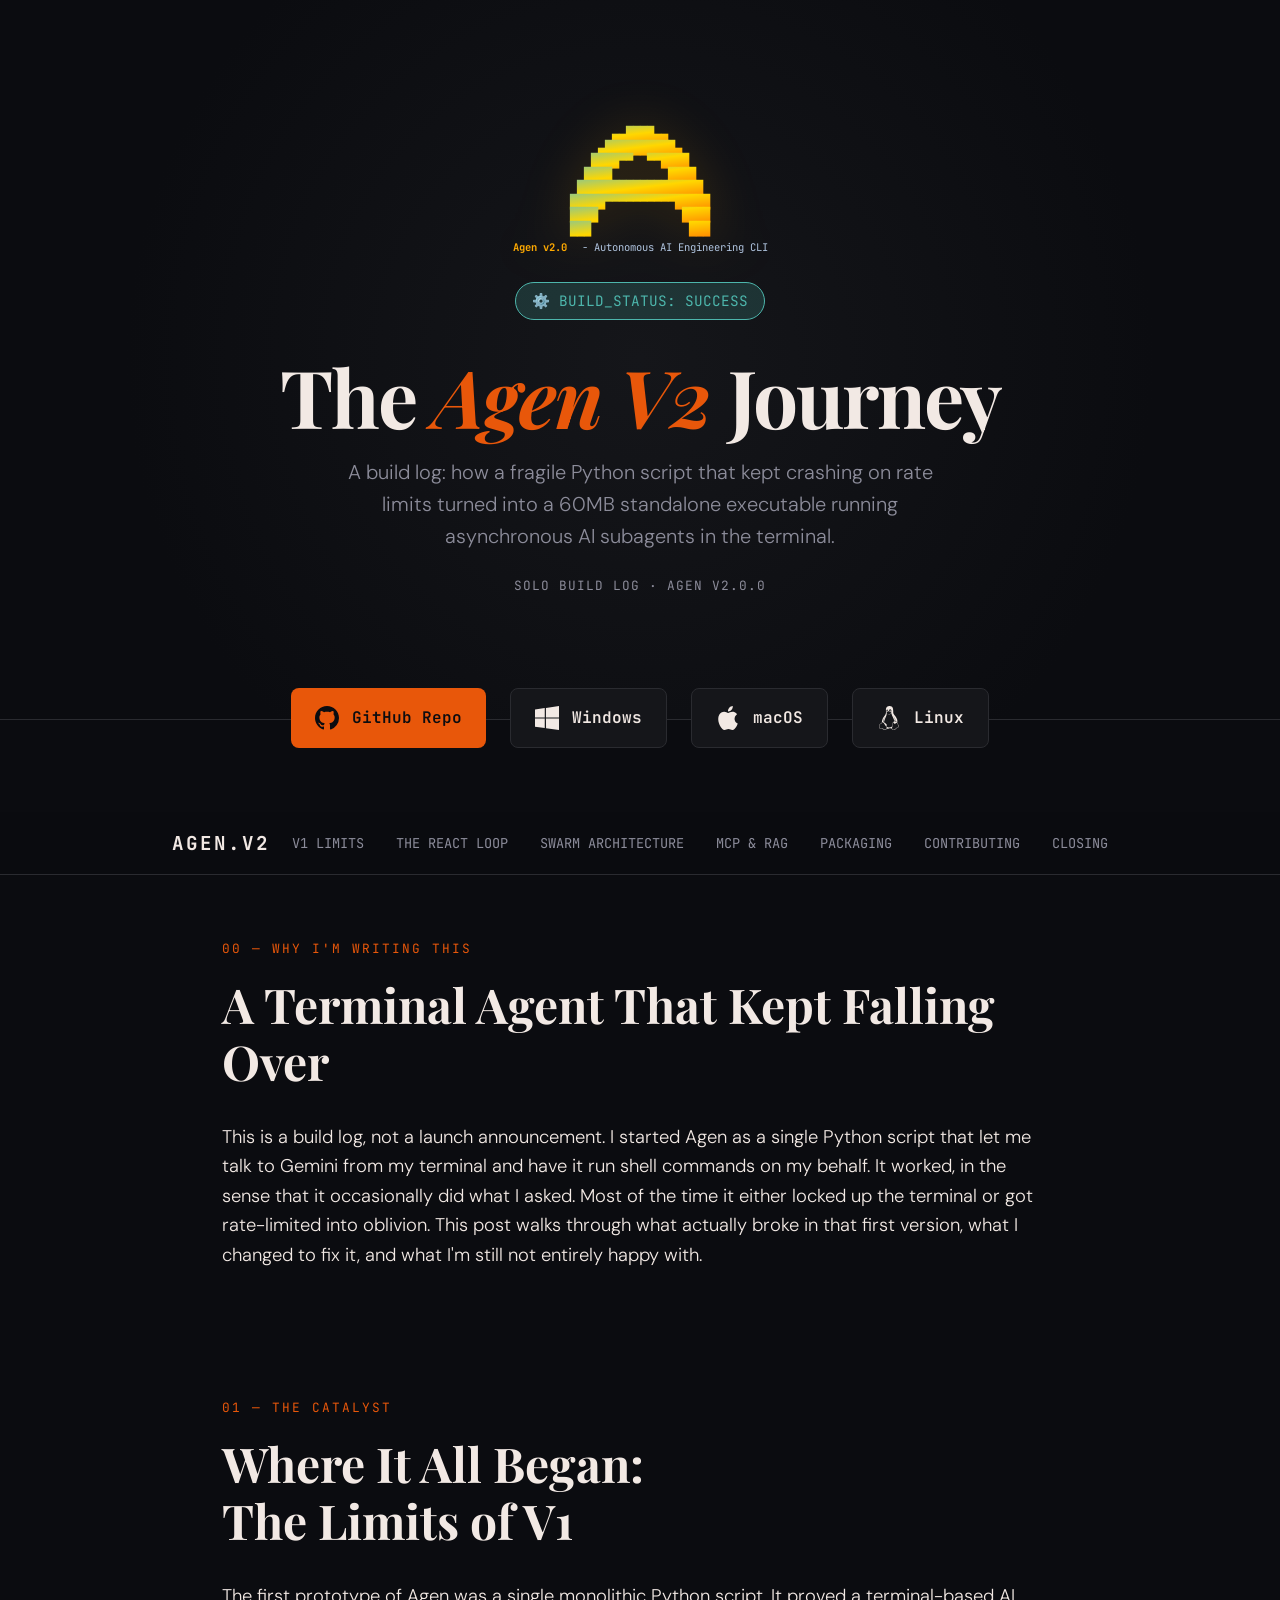
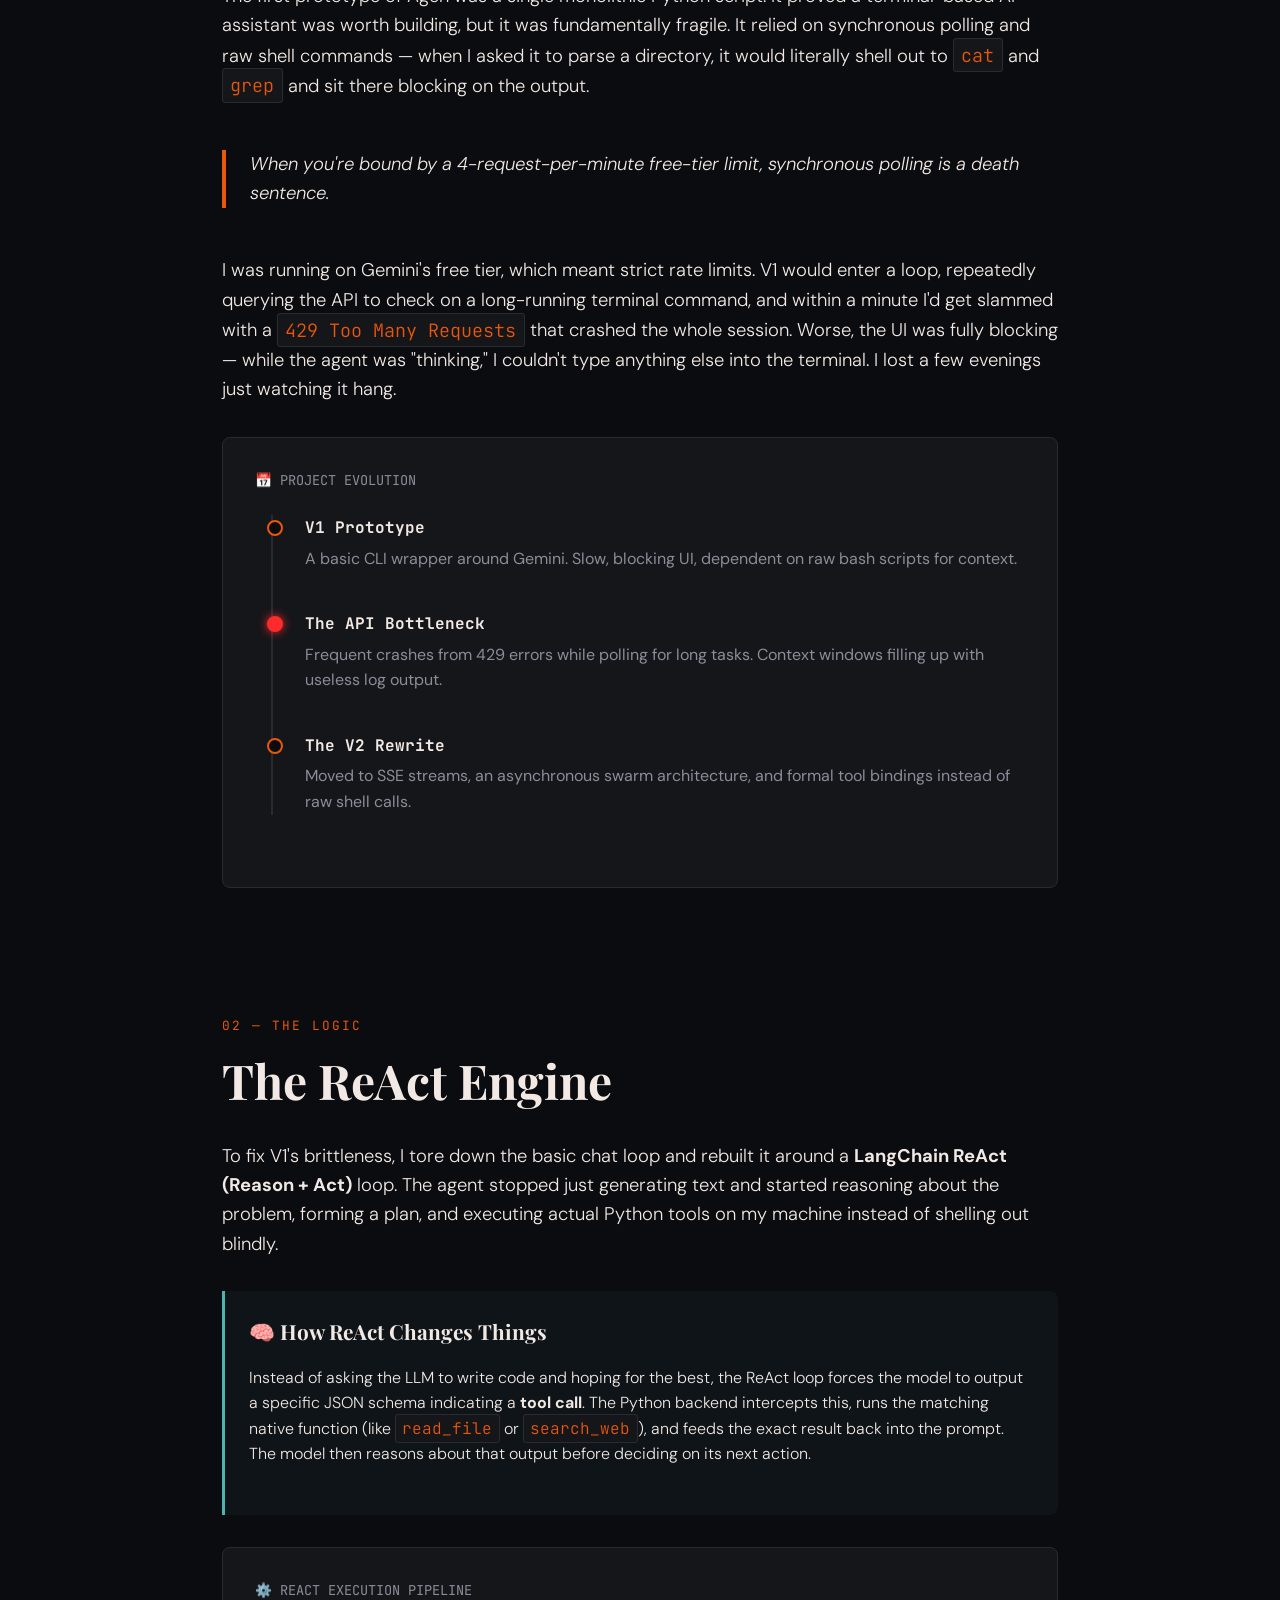
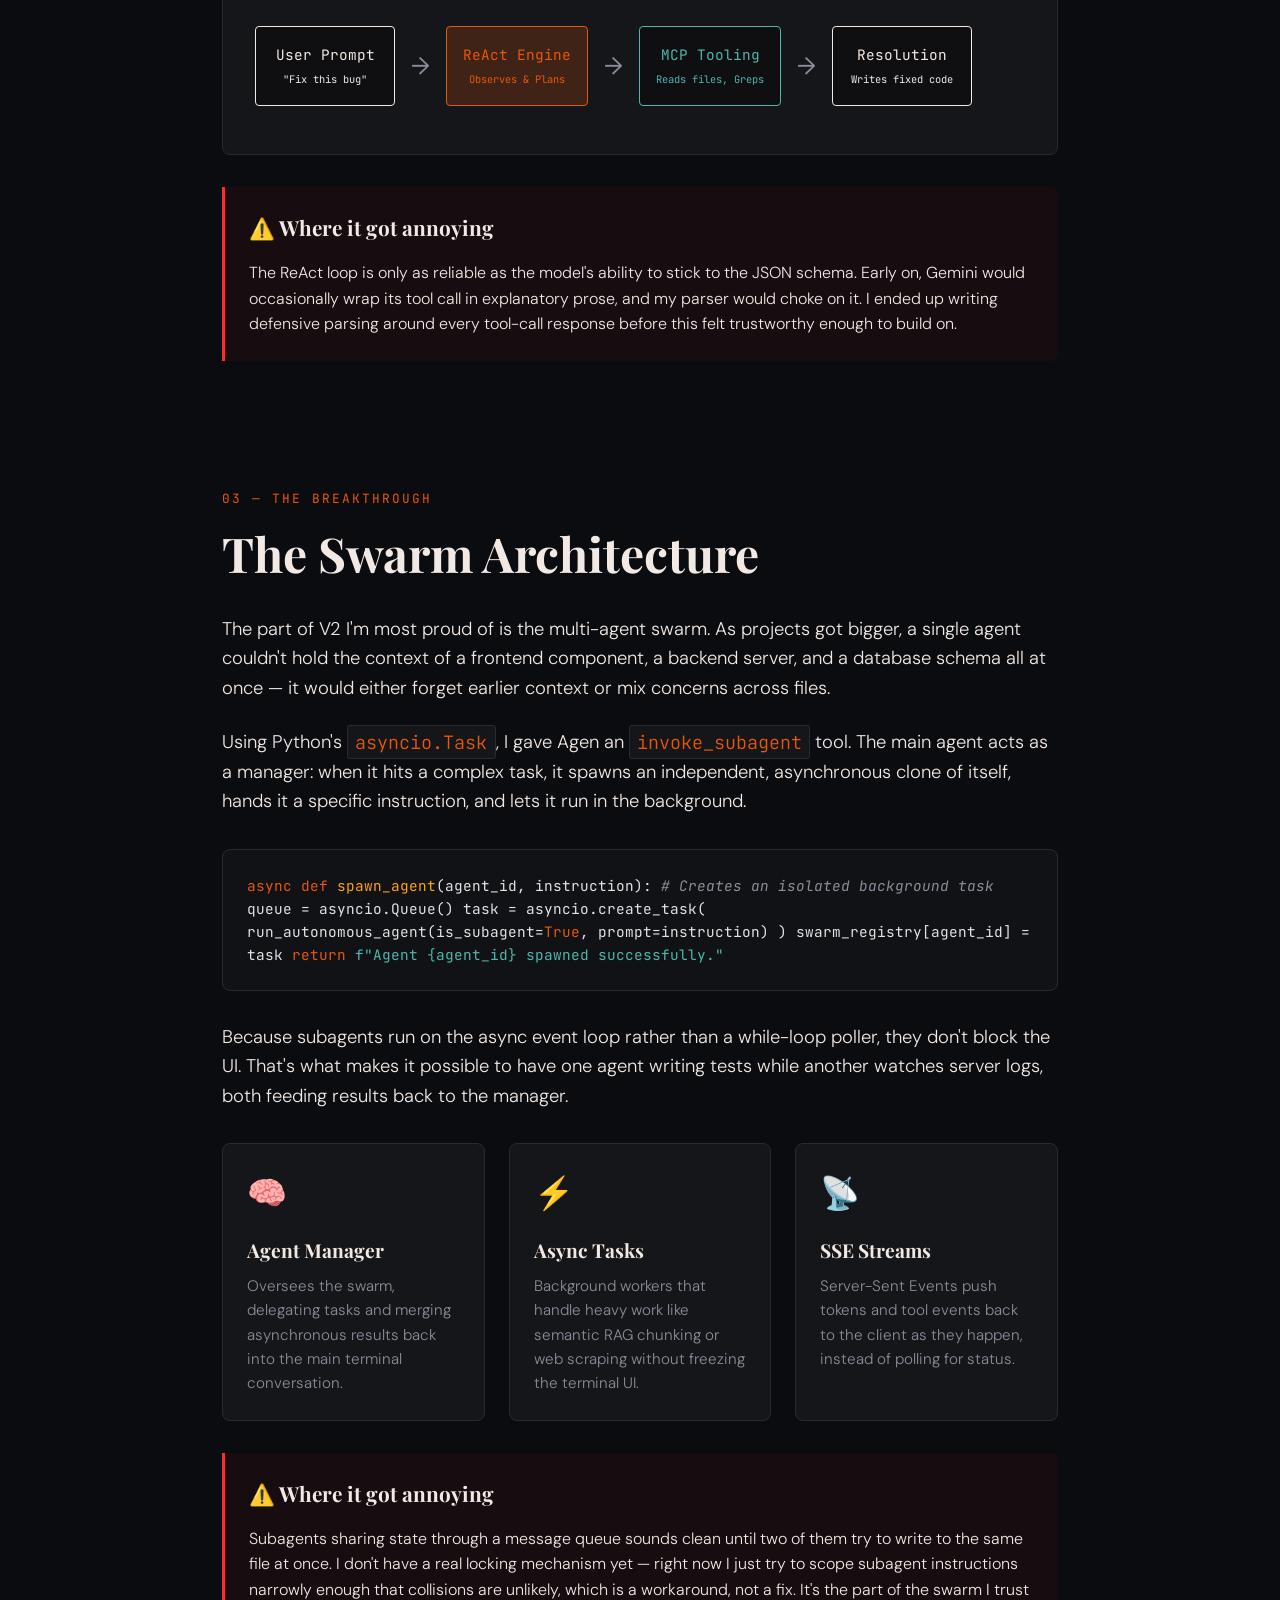
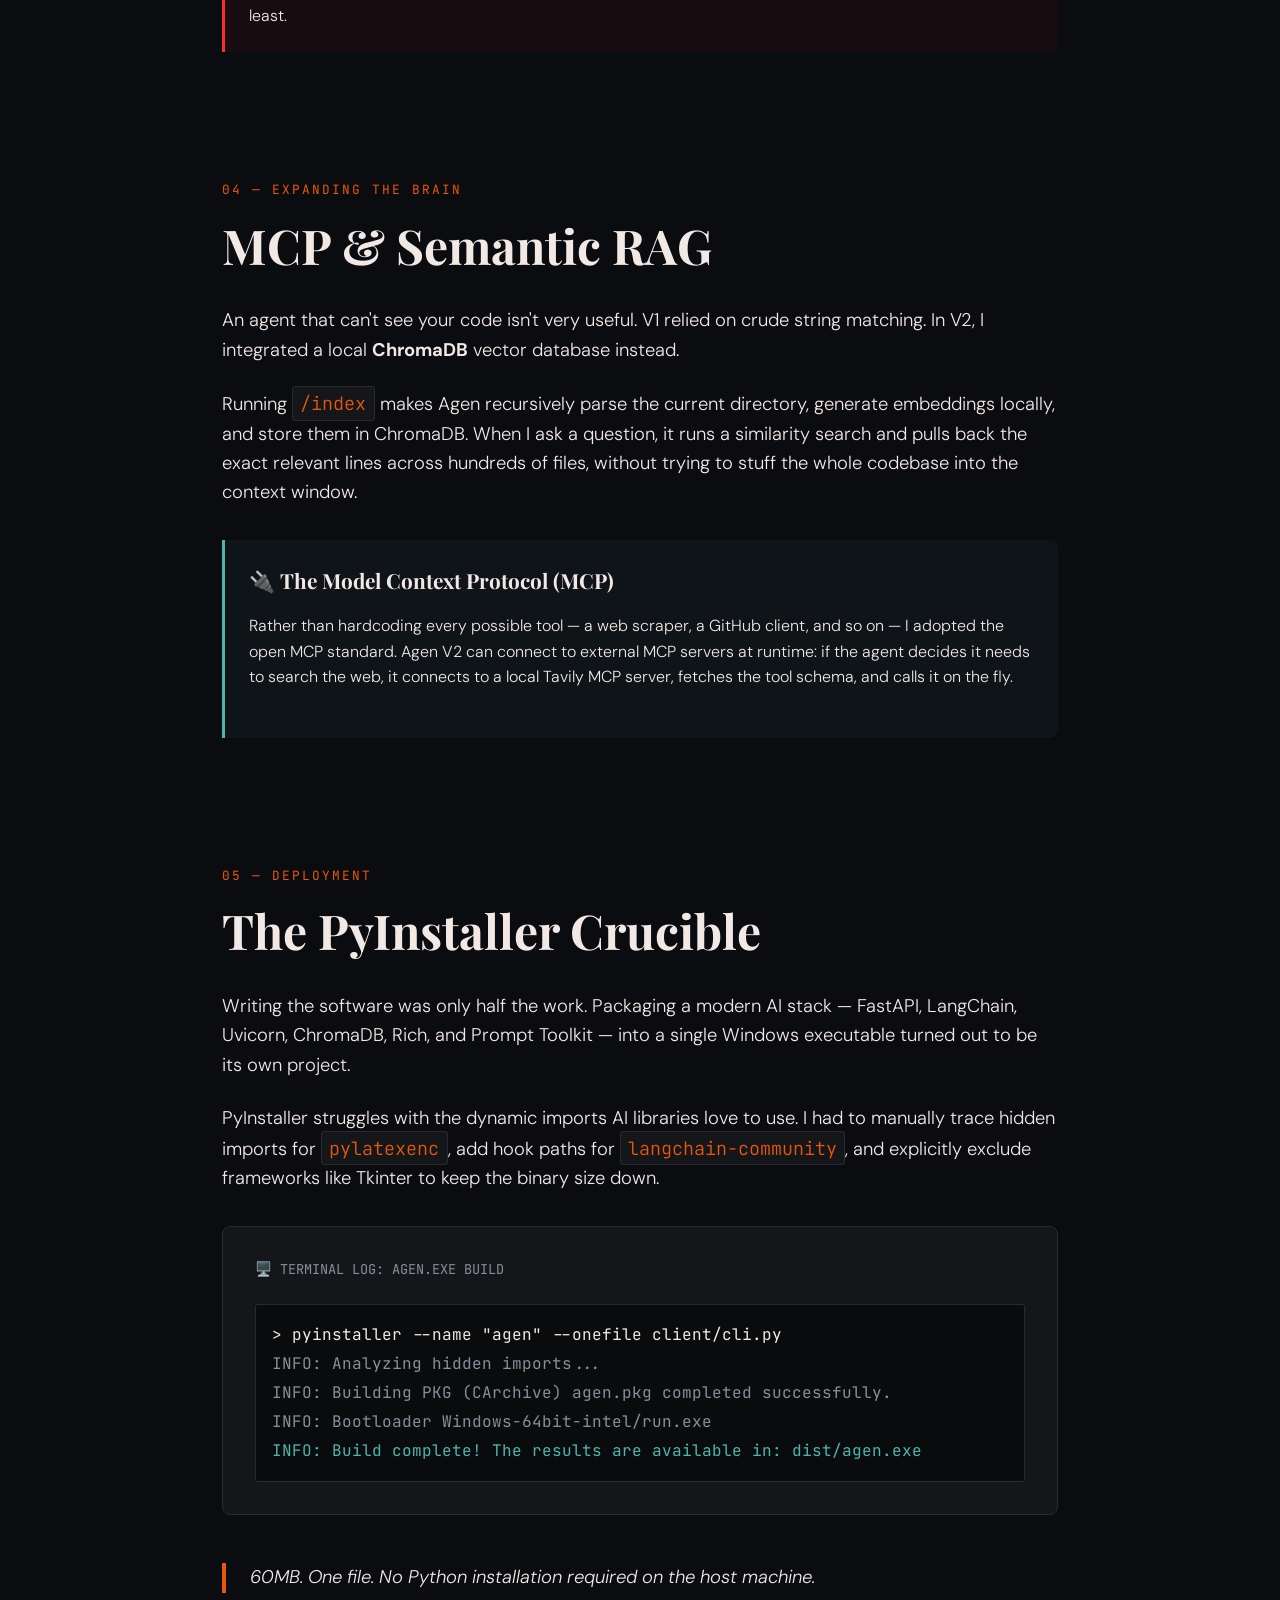
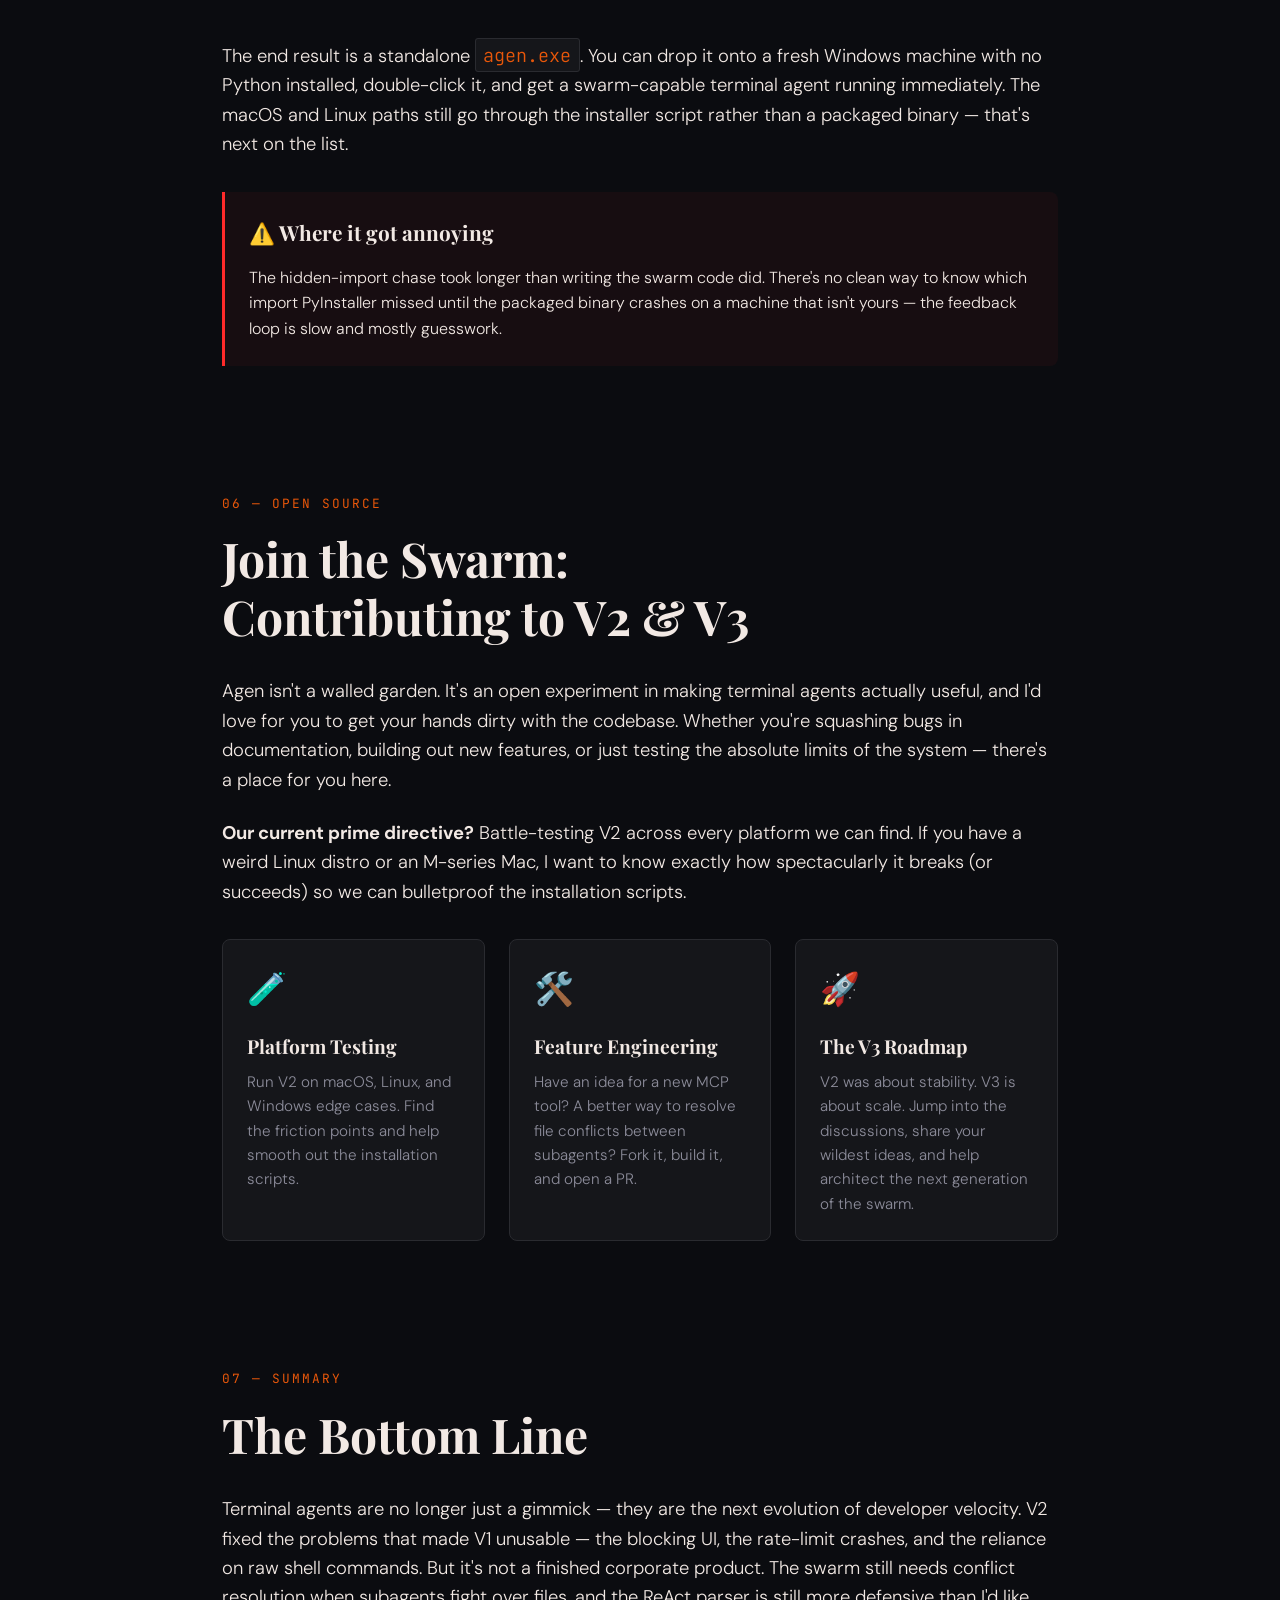
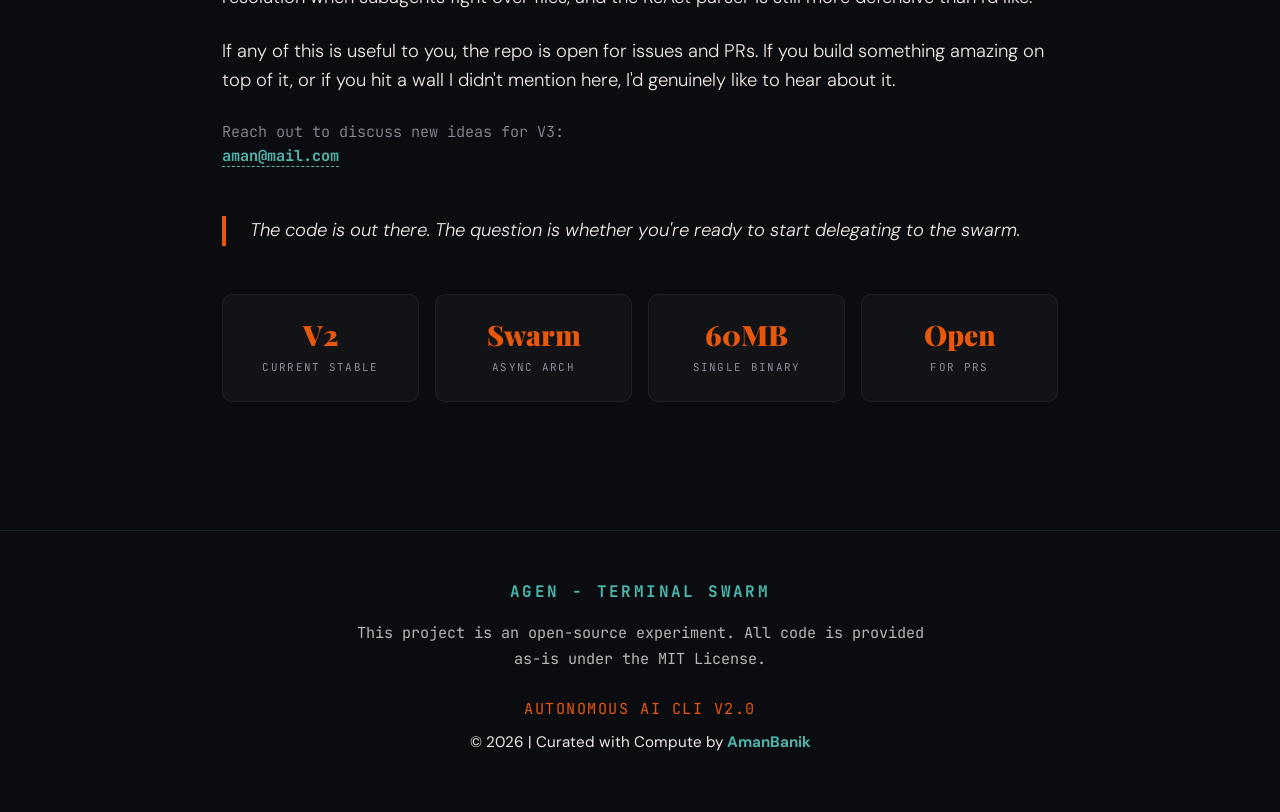
==== commit ea0edad2: "docs: Add Contributing section and redesign footer" ====
--- a/docs/index.html
+++ b/docs/index.html
@@ -98,7 +98,8 @@
       <li><a href="#swarm">Swarm Architecture</a></li>
       <li><a href="#mcp">MCP & RAG</a></li>
       <li><a href="#packaging">Packaging</a></li>
-      <li><a href="#closing">Closing</a></li>
+      <li><a href="#contributing">Contributing</a></li>
+      <li><a href="#summary">Closing</a></li>
     </ul>
   </div>
 </nav>
@@ -363,27 +364,70 @@
     </div>
   </section>
 
-  <!-- SECTION 6: CLOSING -->
-  <section id="closing">
-    <div class="section-label">06 — Where This Leaves Things</div>
-    <h2>What's Still Rough</h2>
-    <div class="closing-box">
-      <p>
-        V2 fixed the problems that made V1 unusable — the blocking UI, the
-        rate-limit crashes, the reliance on raw shell commands. But it's not
-        a finished project. The swarm has no real conflict resolution when
-        subagents touch the same files, the macOS/Linux build is a script
-        rather than a binary, and the ReAct parser is still more defensive
-        than I'd like.
-      </p>
-      <p>
-        If any of this is useful to you, the repo is linked above and open
-        to issues and PRs. If you build something on top of it or hit a wall
-        I didn't mention here, I'd genuinely like to hear about it.
-      </p>
+  <!-- SECTION 6: CONTRIBUTING -->
+  <section id="contributing">
+    <div class="section-label">06 — Open Source</div>
+    <h2>Join the Swarm:<br>Contributing to V2 & V3</h2>
+    <p>
+      Agen isn't a walled garden. It's an open experiment in making terminal agents actually useful, and I'd love for you to get your hands dirty with the codebase. Whether you're squashing bugs in documentation, building out new features, or just testing the absolute limits of the system — there's a place for you here.
+    </p>
+    <p>
+      <strong>Our current prime directive?</strong> Battle-testing V2 across every platform we can find. If you have a weird Linux distro or an M-series Mac, I want to know exactly how spectacularly it breaks (or succeeds) so we can bulletproof the installation scripts. 
+    </p>
+    <div class="card-grid reveal">
+      <div class="card">
+        <span class="card-icon">🧪</span>
+        <h4>Platform Testing</h4>
+        <p>Run V2 on macOS, Linux, and Windows edge cases. Find the friction points and help smooth out the installation scripts.</p>
+      </div>
+      <div class="card">
+        <span class="card-icon">🛠️</span>
+        <h4>Feature Engineering</h4>
+        <p>Have an idea for a new MCP tool? A better way to resolve file conflicts between subagents? Fork it, build it, and open a PR.</p>
+      </div>
+      <div class="card">
+        <span class="card-icon">🚀</span>
+        <h4>The V3 Roadmap</h4>
+        <p>V2 was about stability. V3 is about scale. Jump into the discussions, share your wildest ideas, and help architect the next generation of the swarm.</p>
+      </div>
+    </div>
+  </section>
+
+  <!-- SECTION 7: SUMMARY -->
+  <section id="summary" style="margin-top:5rem;">
+    <div class="section-label">07 — Summary</div>
+    <h2>The Bottom Line</h2>
+    <p>
+      Terminal agents are no longer just a gimmick — they are the next evolution of developer velocity. V2 fixed the problems that made V1 unusable — the blocking UI, the rate-limit crashes, and the reliance on raw shell commands. But it's not a finished corporate product. The swarm still needs conflict resolution when subagents fight over files, and the ReAct parser is still more defensive than I'd like.
+    </p>
+    <p>
+      If any of this is useful to you, the repo is open for issues and PRs. If you build something amazing on top of it, or if you hit a wall I didn't mention here, I'd genuinely like to hear about it.
+    </p>
+    <p style="margin-top: 1.5rem; font-family: 'JetBrains Mono', monospace; font-size: 0.95rem;">
+      <span style="color: var(--mid-text);">Reach out to discuss new ideas for V3:</span> <br>
+      <a href="mailto:amanbaniksr75@gmail.com" style="color: var(--teal); text-decoration: none; font-weight: bold; border-bottom: 1px dashed var(--teal);">aman@mail.com</a>
+    </p>
+
+    <div class="pull-quote reveal">
+      <p>The code is out there. The question is whether you're ready to start delegating to the swarm.</p>
+    </div>
+
+    <div class="stat-strip reveal" style="margin-top:2rem;">
+      <div class="stat-cell"><span class="num">V2</span><span class="label-s">Current Stable</span></div>
+      <div class="stat-cell"><span class="num">Swarm</span><span class="label-s">Async Arch</span></div>
+      <div class="stat-cell"><span class="num">60MB</span><span class="label-s">Single Binary</span></div>
+      <div class="stat-cell"><span class="num">Open</span><span class="label-s">For PRs</span></div>
     </div>
   </section>
 </main>
+
+<!-- FOOTER -->
+<footer>
+  <span class="footer-logo">AGEN - TERMINAL SWARM</span>
+  <p class="footer-note">This project is an open-source experiment. All code is provided as-is under the MIT License.</p>
+  <p class="footer-version">AUTONOMOUS AI CLI V2.0</p>
+  <p class="footer-credits">&copy; 2026 | Curated with Compute by <a href="https://github.com/AmanBanik" target="_blank">AmanBanik</a></p>
+</footer>
 
 <div id="installModal" class="modal">
   <div class="modal-content">
--- a/docs/style.css
+++ b/docs/style.css
@@ -51,8 +51,8 @@
 }
 
 .header-logo {
-  width: 220px;
-  max-width: 60vw;
+  width: 300px;
+  max-width: 80vw;
   height: auto;
   margin-bottom: 1.5rem;
   filter: drop-shadow(0 0 25px rgba(255, 165, 0, 0.15));
@@ -130,19 +130,21 @@
   color: var(--cream);
   letter-spacing: 2px;
 }
-
 .nav-links {
-  display: flex;
-  gap: 1.5rem;
   list-style: none;
-  flex-wrap: wrap;
-}
-
+  display: flex;
+  gap: 2rem;
+}
 .nav-links a {
   font-family: 'JetBrains Mono', monospace;
   font-size: 0.85rem;
   color: var(--mid-text);
   text-transform: uppercase;
+  transition: color 0.3s ease, text-shadow 0.3s ease;
+}
+.nav-links a:hover {
+  color: var(--teal);
+  text-shadow: 0 0 10px rgba(77, 182, 172, 0.8);
 }
 
 main { max-width: 900px; margin: 0 auto; padding: 4rem 2rem; }
@@ -407,7 +409,7 @@
 
 /* ── RESPONSIVE ── */
 @media (max-width: 640px) {
-  .header-logo { width: 160px; margin-bottom: 1rem; }
+  .header-logo { width: 220px; margin-bottom: 1rem; }
   header h1 { font-size: 2.75rem; letter-spacing: -1px; }
   .header-sub { font-size: 1.05rem; padding: 0 1rem; }
   section h2 { font-size: 2rem; }
@@ -439,3 +441,96 @@
   .timeline { padding-left: 1.5rem; margin-left: 0.5rem; }
   .timeline-item::before { left: -1.9rem; }
 }
+
+/* =========================================================
+   STAT STRIP
+   ========================================================= */
+.stat-strip {
+  display:grid;
+  grid-template-columns:repeat(4, 1fr);
+  gap:1rem;
+  margin:3rem 0;
+}
+.stat-cell {
+  background:rgba(255,255,255,0.03);
+  border: 1px solid rgba(255, 255, 255, 0.05);
+  border-radius:10px;
+  padding:1.5rem 0.75rem;
+  text-align:center;
+  min-width:0;
+  transition: transform 0.3s ease, background 0.3s ease;
+}
+.stat-cell:hover {
+  background:rgba(255,255,255,0.06);
+  transform: translateY(-2px);
+}
+.stat-cell .num {
+  font-family:'Playfair Display',serif;
+  font-size:clamp(1.1rem,2.2vw,2.2rem);
+  font-weight:900;
+  color:var(--orange);
+  display:block;
+  word-break:break-word;
+  line-height:1.15;
+}
+.stat-cell .label-s {
+  font-family:'JetBrains Mono',monospace;
+  font-size:0.68rem;
+  letter-spacing:0.12em;
+  text-transform:uppercase;
+  color:var(--mid-text);
+  margin-top:0.5rem;
+  display:block;
+}
+
+/* =========================================================
+   FOOTER
+   ========================================================= */
+footer {
+  background: var(--bg);
+  border-top: 1px solid rgba(77, 182, 172, 0.15); /* subtle teal border */
+  color: var(--mid-text);
+  padding:3rem 1.5rem;
+  text-align:center;
+  position:relative;
+  z-index:1;
+}
+footer .footer-logo {
+  font-family:'JetBrains Mono',monospace;
+  font-size:1rem;
+  font-weight:700;
+  color:var(--teal);
+  letter-spacing:0.15em;
+  margin-bottom:1rem;
+  display:block;
+}
+footer p { font-size:0.95rem; line-height:1.7; max-width:600px; margin:0.5rem auto; }
+footer .footer-note {
+  font-family:'JetBrains Mono',monospace;
+  color: rgba(255,255,255,0.7);
+}
+footer .footer-version {
+  margin-top: 1.5rem;
+  font-family:'JetBrains Mono',monospace;
+  letter-spacing:0.1em;
+  color: var(--orange);
+}
+footer .footer-credits {
+  color: var(--cream);
+}
+footer .footer-credits a {
+  color: var(--teal);
+  text-decoration: none;
+  font-weight: bold;
+}
+footer .footer-credits a:hover {
+  text-decoration: underline;
+}
+
+/* Responsive Stat-Strip */
+@media (max-width:768px) {
+  .stat-strip { grid-template-columns:repeat(2,1fr); }
+}
+@media (max-width:480px) {
+  .stat-strip { grid-template-columns:1fr 1fr; }
+}
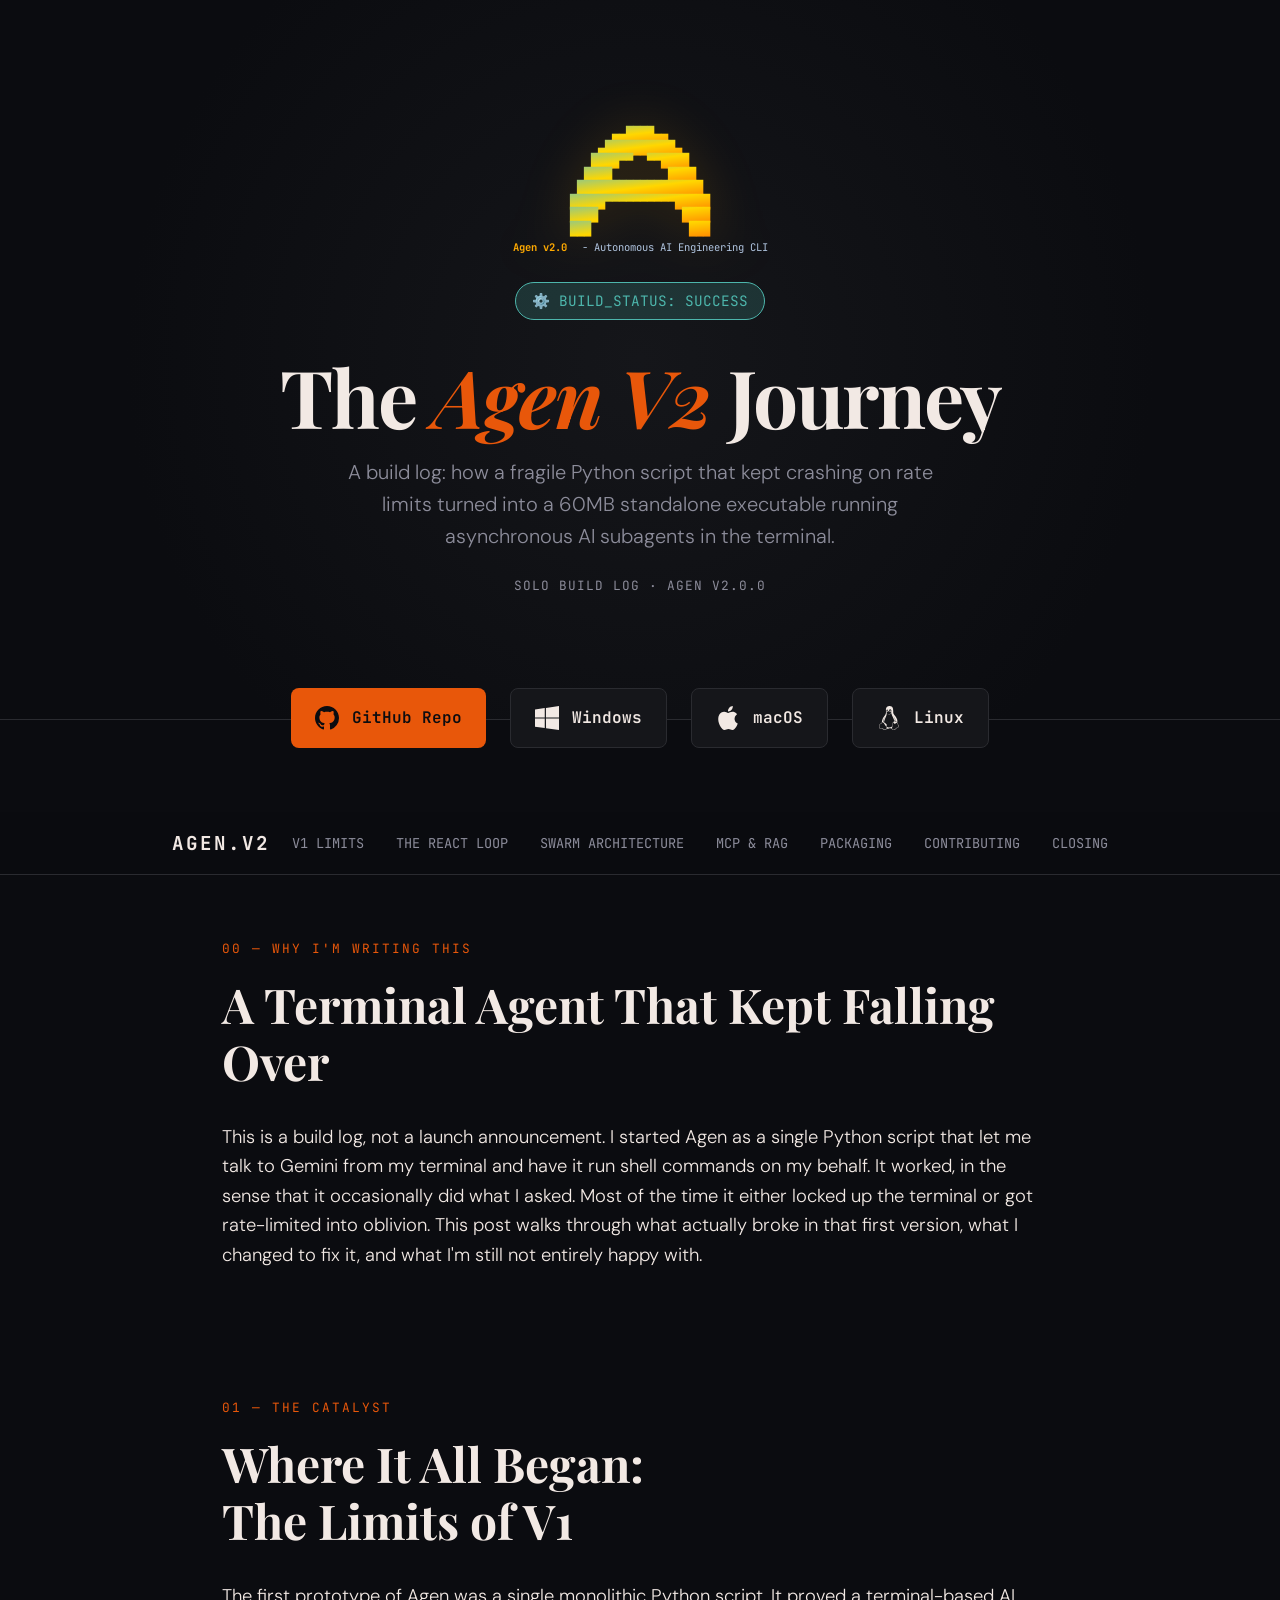
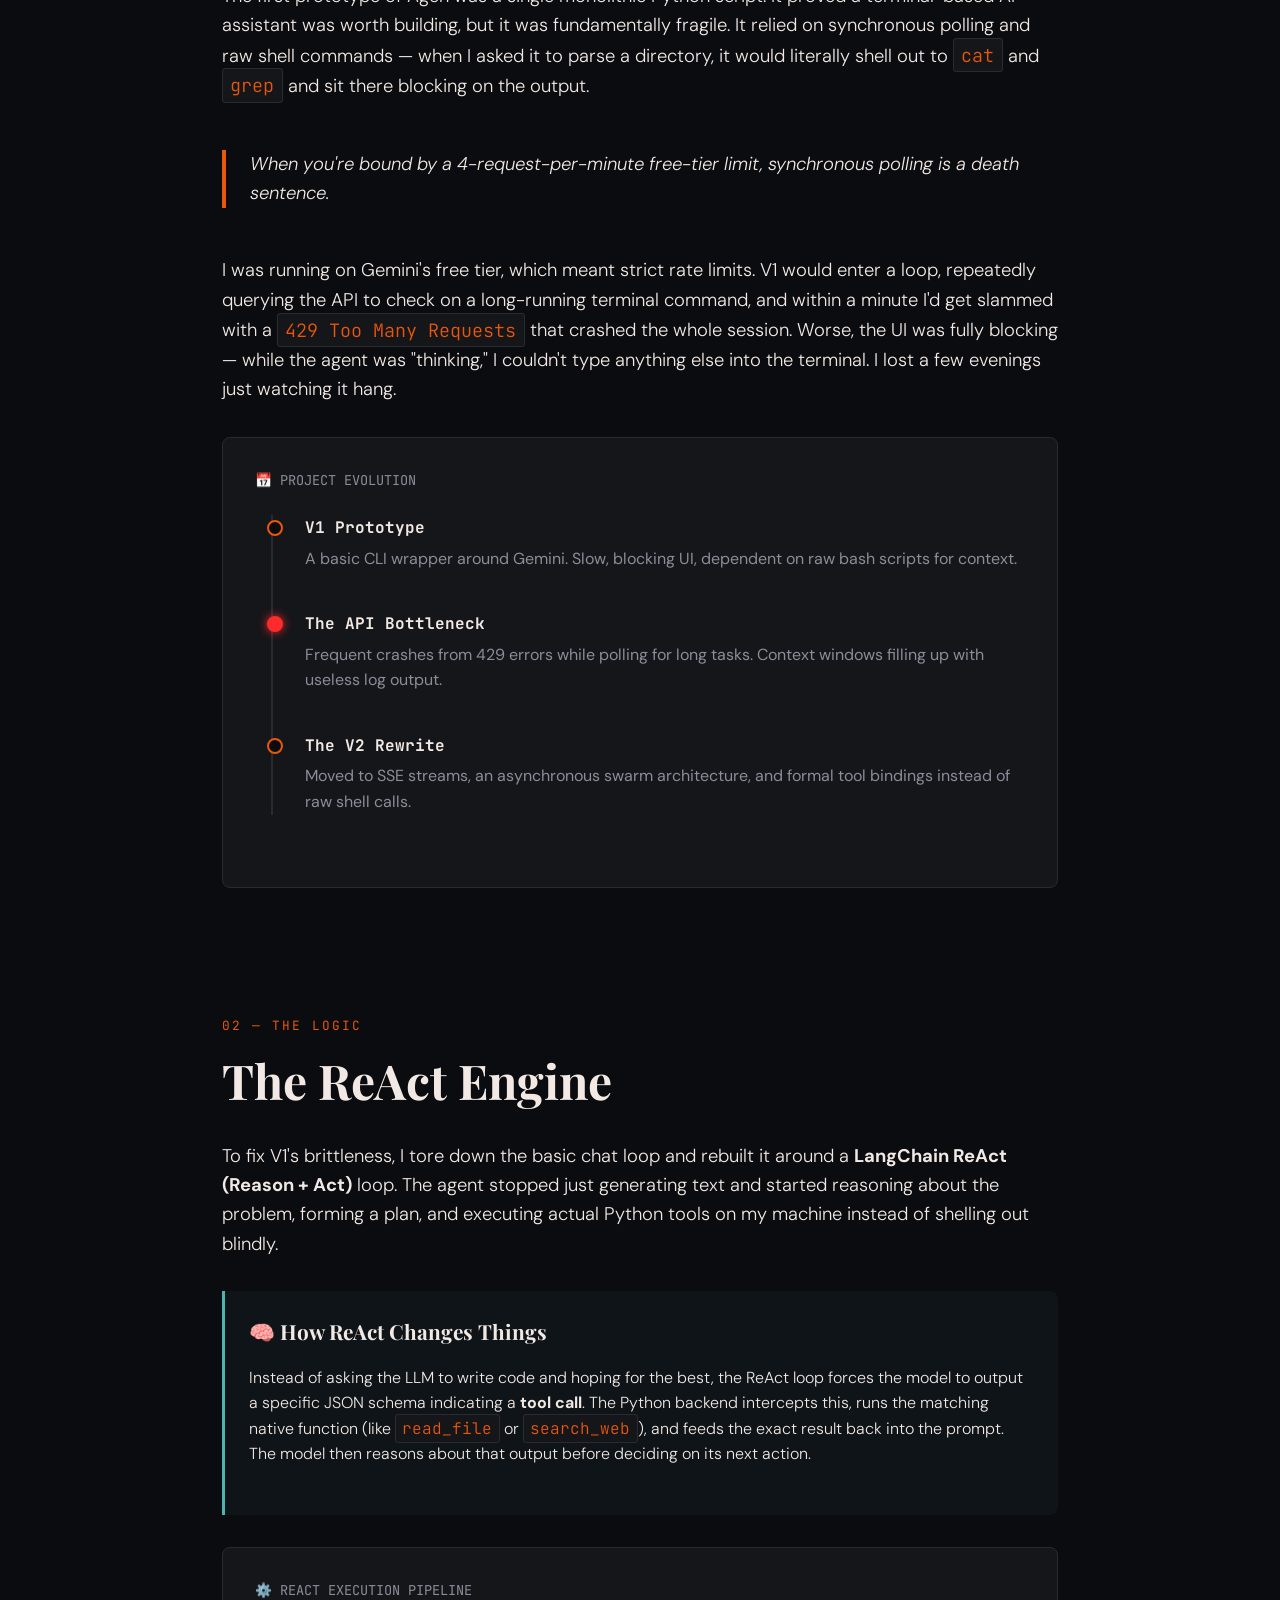
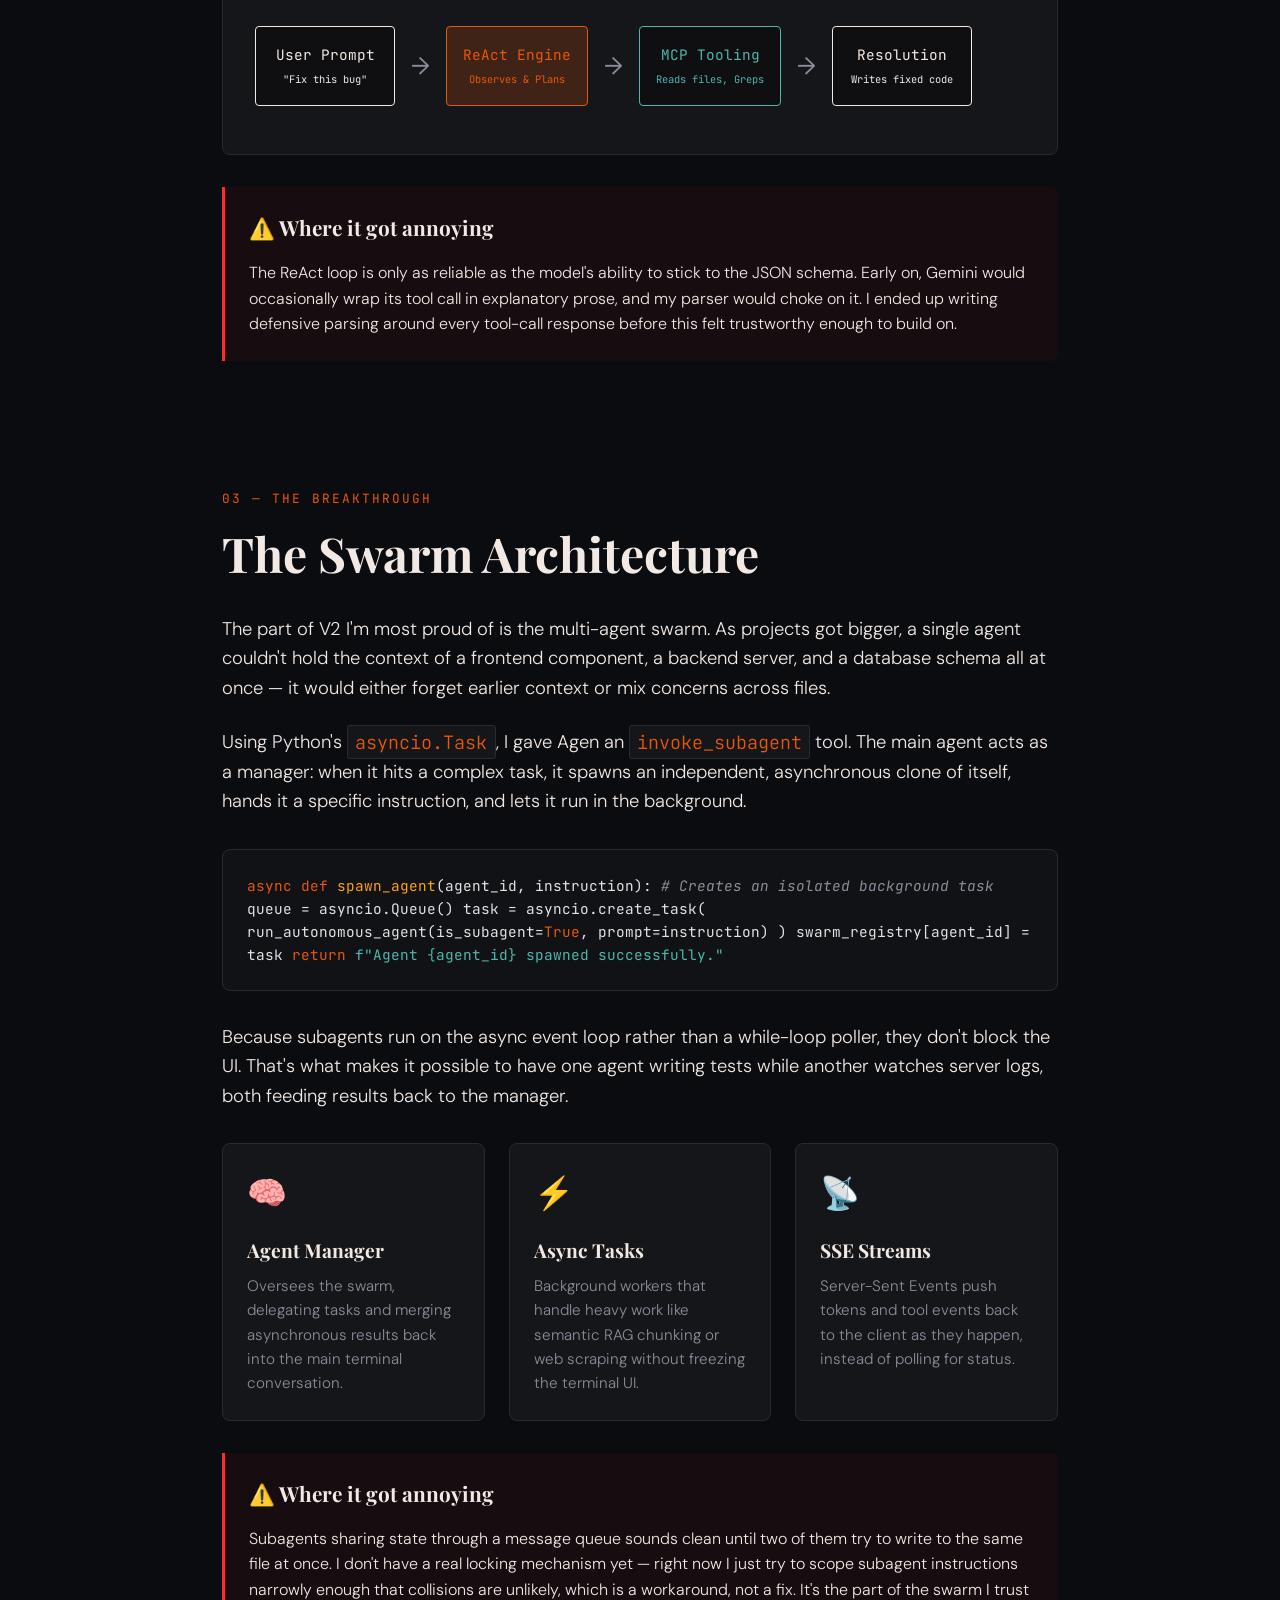
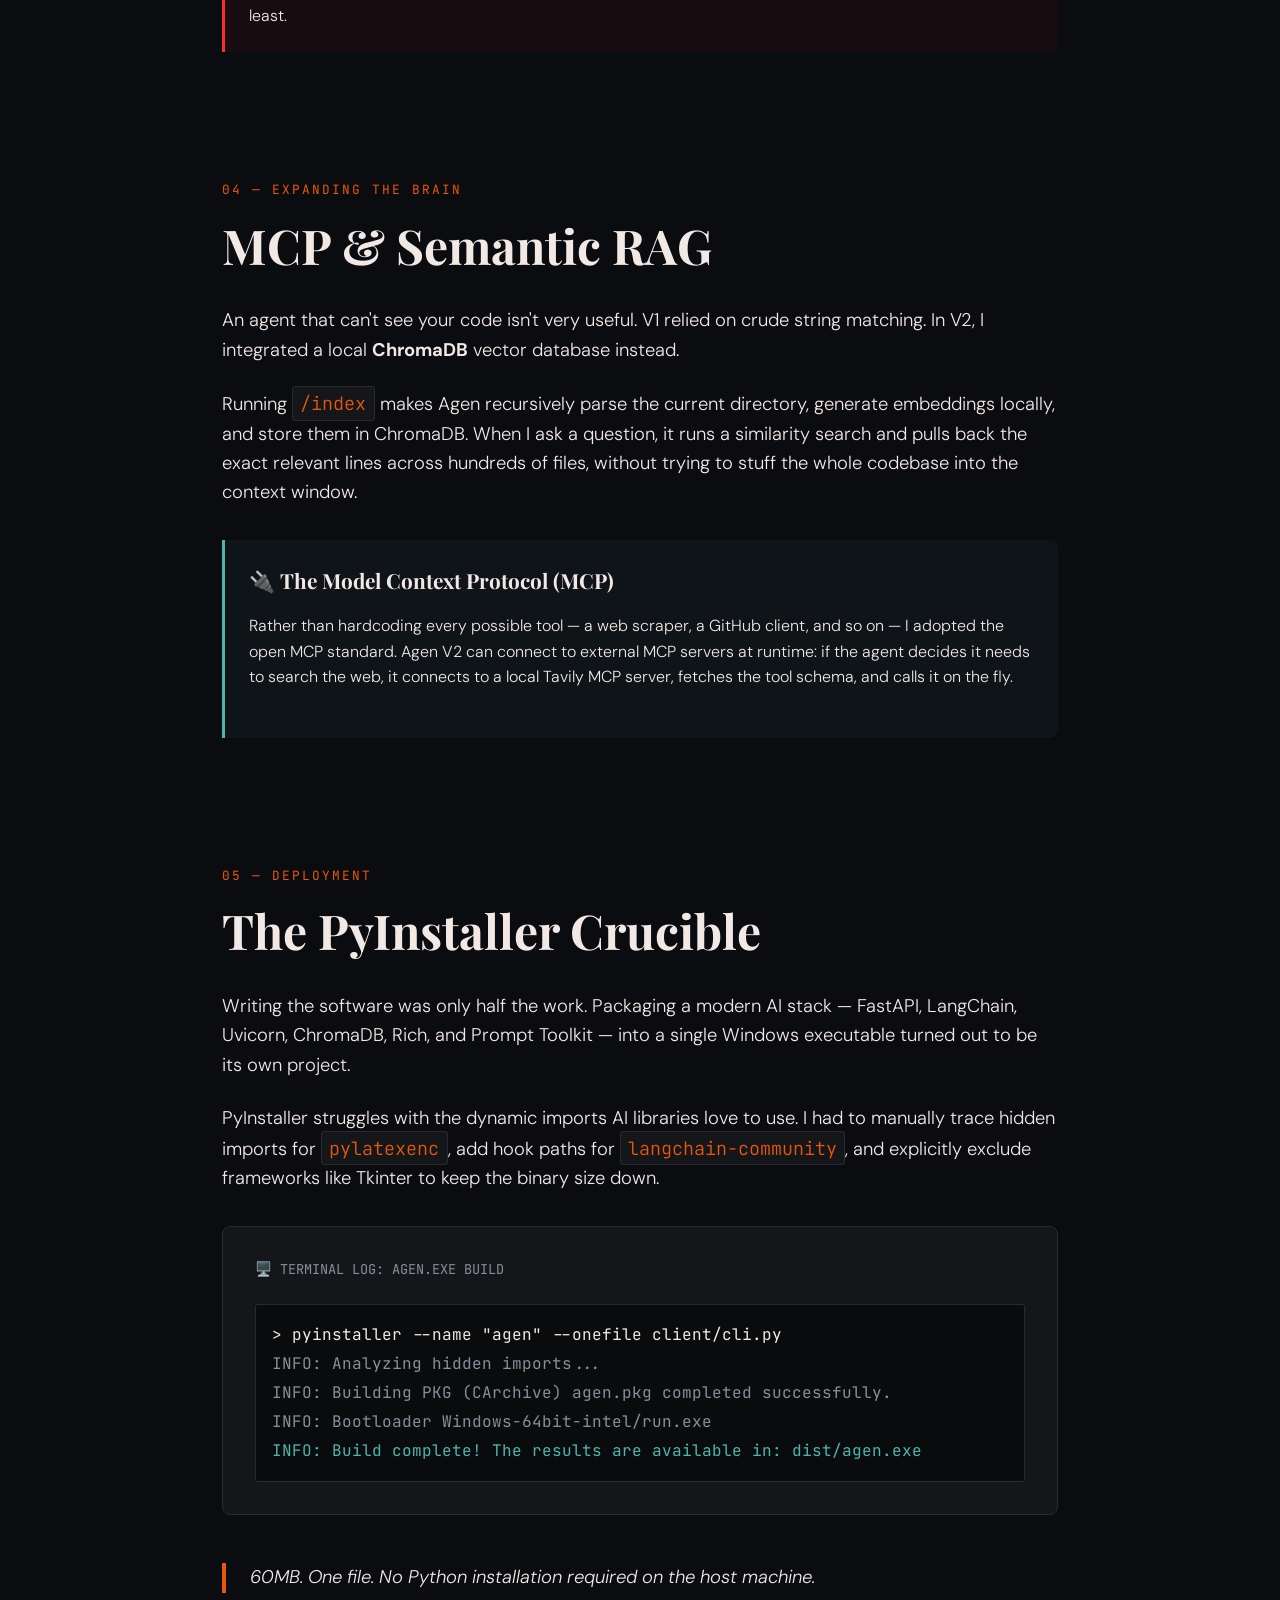
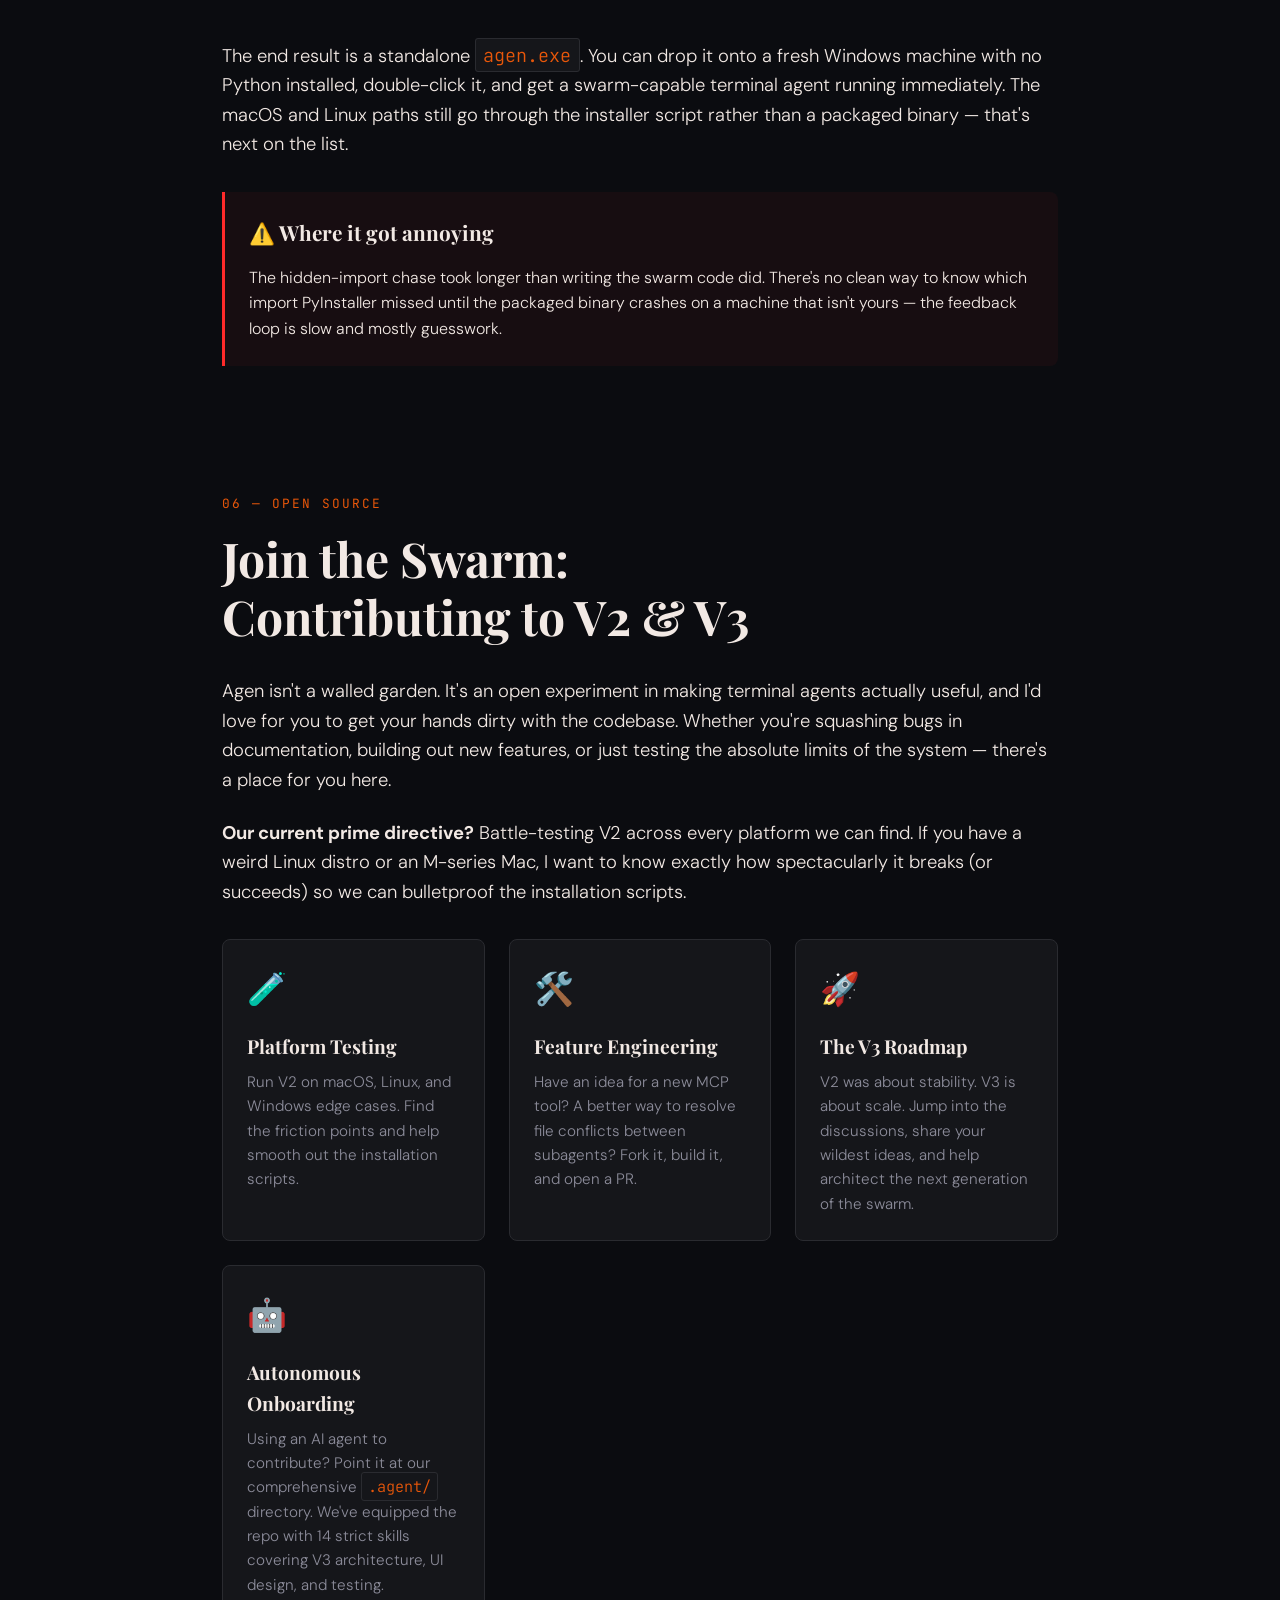
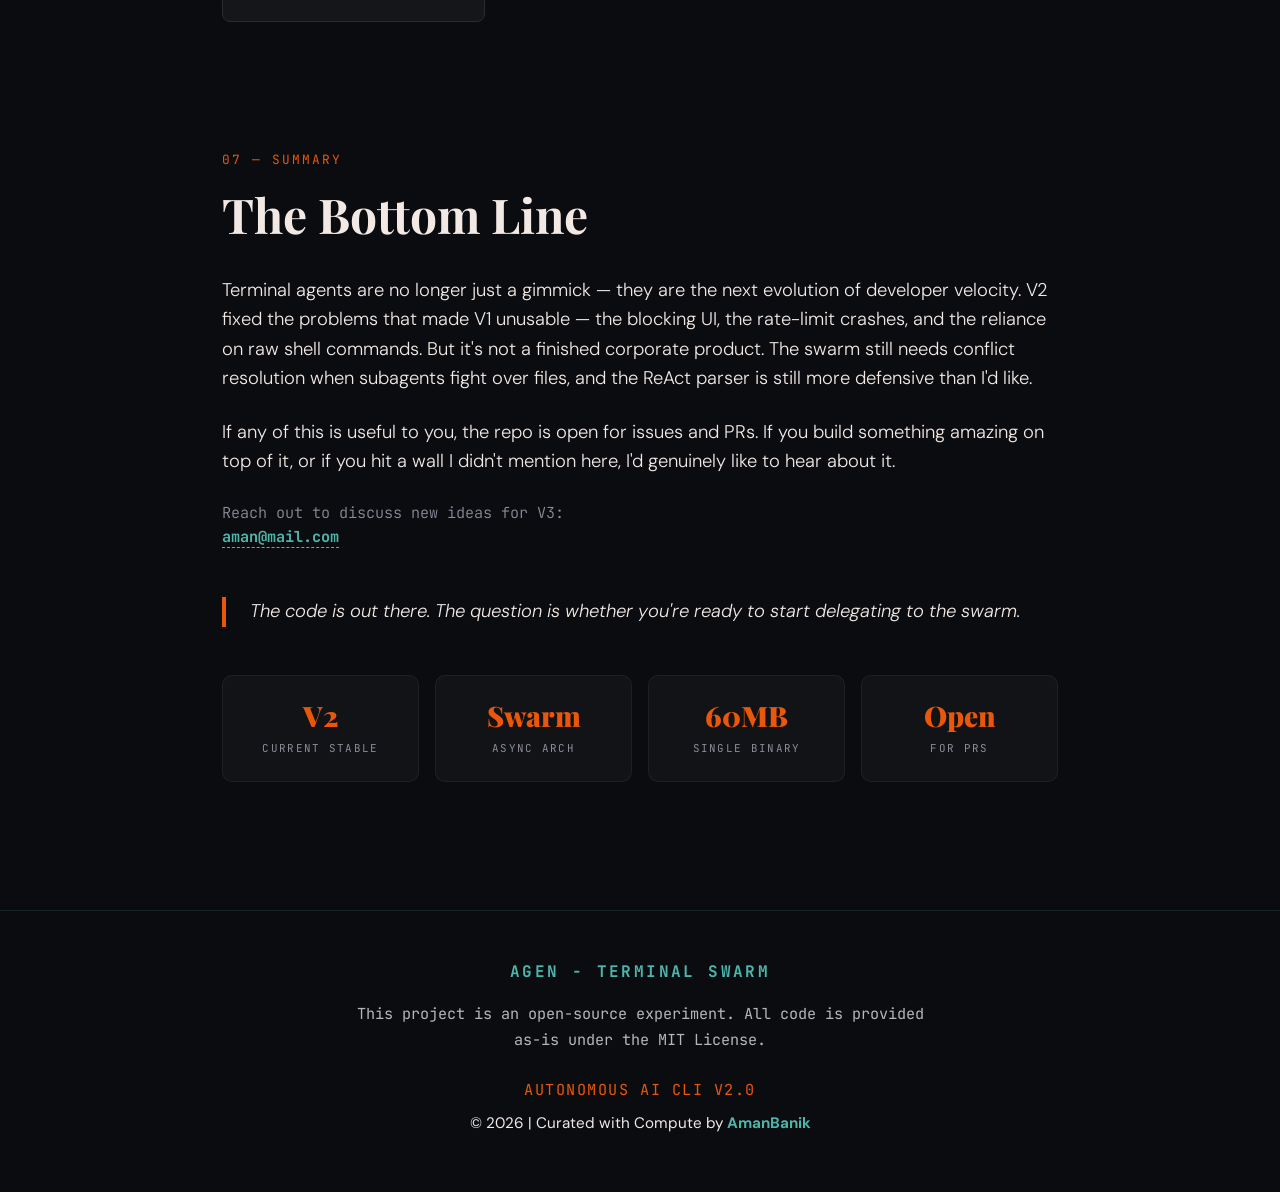
==== commit 5876f2d1: "docs: Announce autonomous contributor skills in README and blog" ====
--- a/docs/index.html
+++ b/docs/index.html
@@ -390,6 +390,11 @@
         <h4>The V3 Roadmap</h4>
         <p>V2 was about stability. V3 is about scale. Jump into the discussions, share your wildest ideas, and help architect the next generation of the swarm.</p>
       </div>
+      <div class="card">
+        <span class="card-icon">🤖</span>
+        <h4>Autonomous Onboarding</h4>
+        <p>Using an AI agent to contribute? Point it at our comprehensive <code>.agent/</code> directory. We've equipped the repo with 14 strict skills covering V3 architecture, UI design, and testing.</p>
+      </div>
     </div>
   </section>
 
--- a/docs/style.css
+++ b/docs/style.css
@@ -110,6 +110,10 @@
   border-bottom: 1px solid var(--panel-border);
   z-index: 100;
   padding: 1rem 0;
+  transition: transform 0.3s ease;
+}
+.nav-hidden {
+  transform: translateY(-100%);
 }
 
 .nav-inner {
@@ -415,8 +419,20 @@
   section h2 { font-size: 2rem; }
   section p { font-size: 1rem; }
   main { padding: 3rem 1.25rem; }
-  .nav-inner { flex-direction: column; justify-content: center; padding: 1rem; }
-  .nav-links { gap: 1rem; justify-content: center; }
+  .nav-inner { flex-direction: column; justify-content: center; align-items: center; padding: 1rem; }
+  .nav-links { 
+    width: 100%;
+    margin-top: 1.5rem;
+    display: flex;
+    flex-wrap: wrap;
+    justify-content: center;
+    gap: 1.5rem 0;
+  }
+  .nav-links li {
+    flex: 0 0 33.333%;
+    text-align: center;
+  }
+  .nav-links a { font-size: 0.75rem; }
   .pull-quote { font-size: 1.2rem; margin: 2rem 0; padding-left: 1rem; }
   
   .download-section {
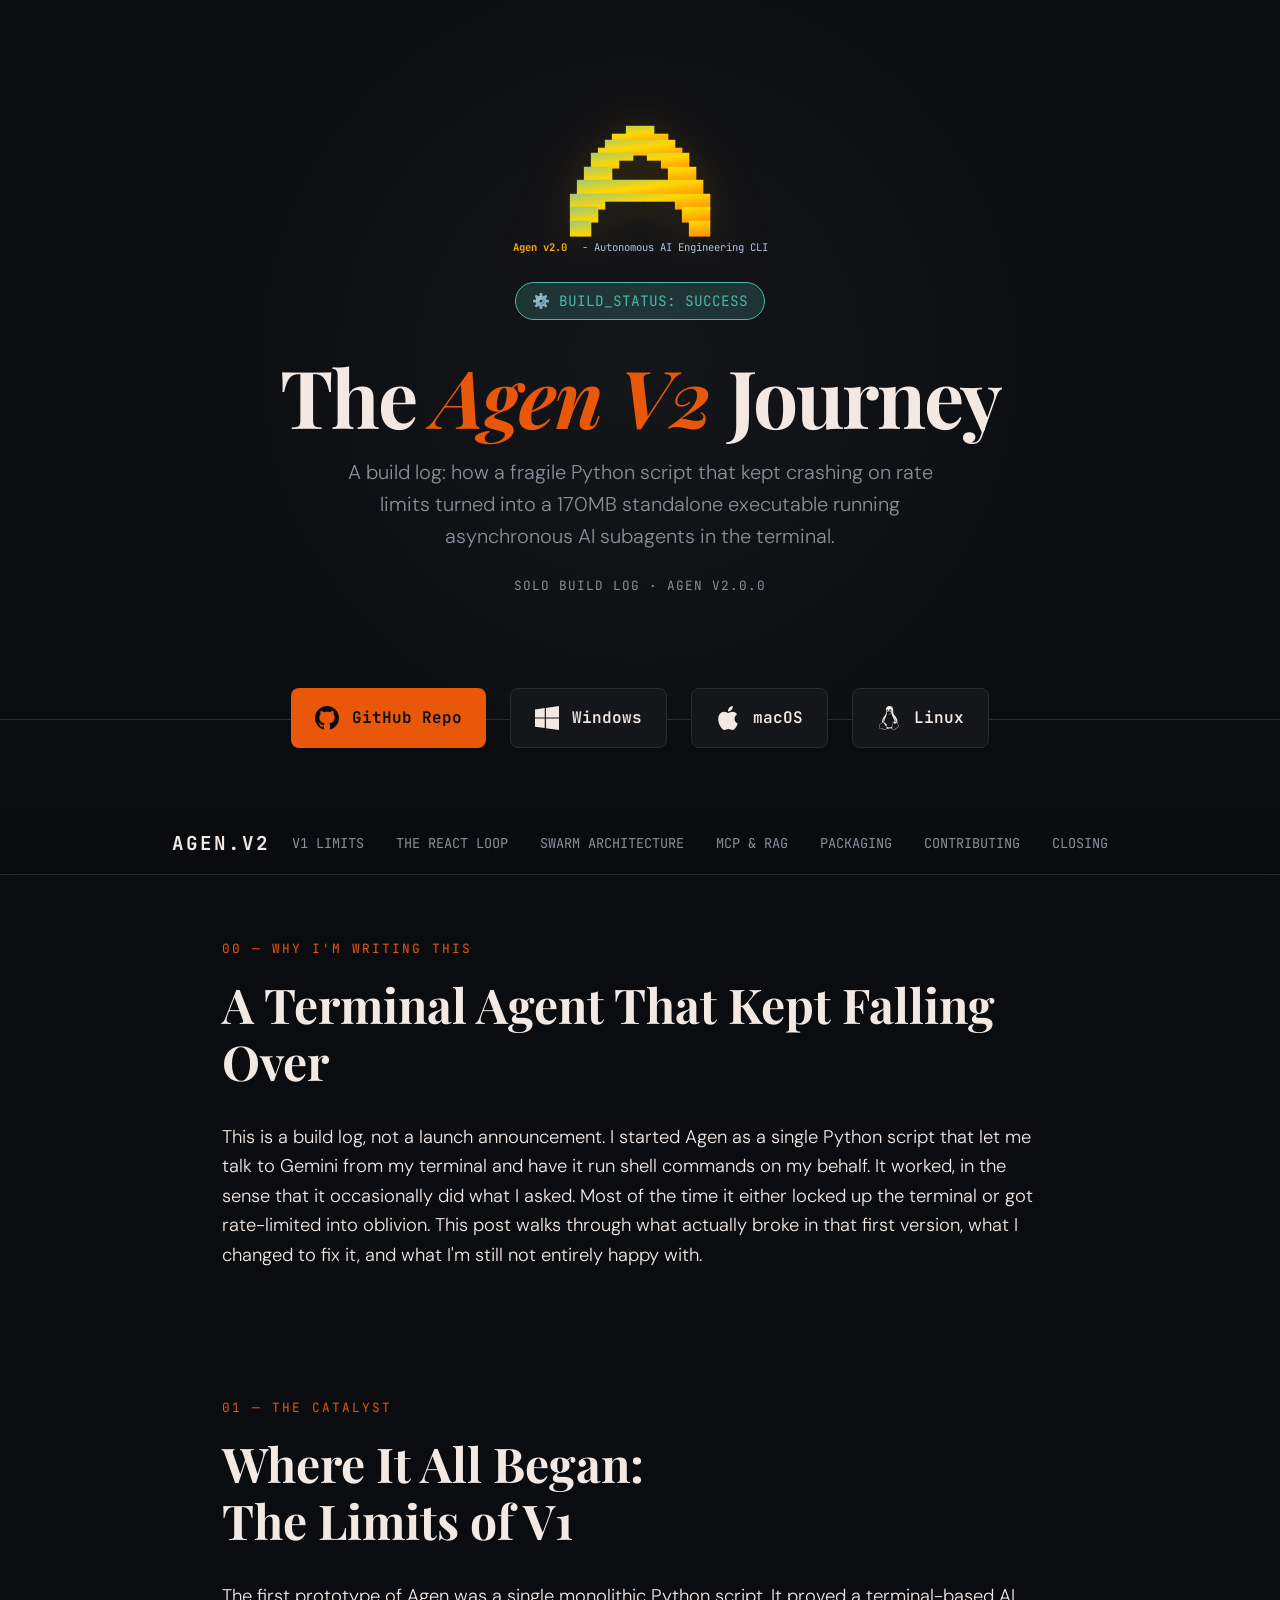
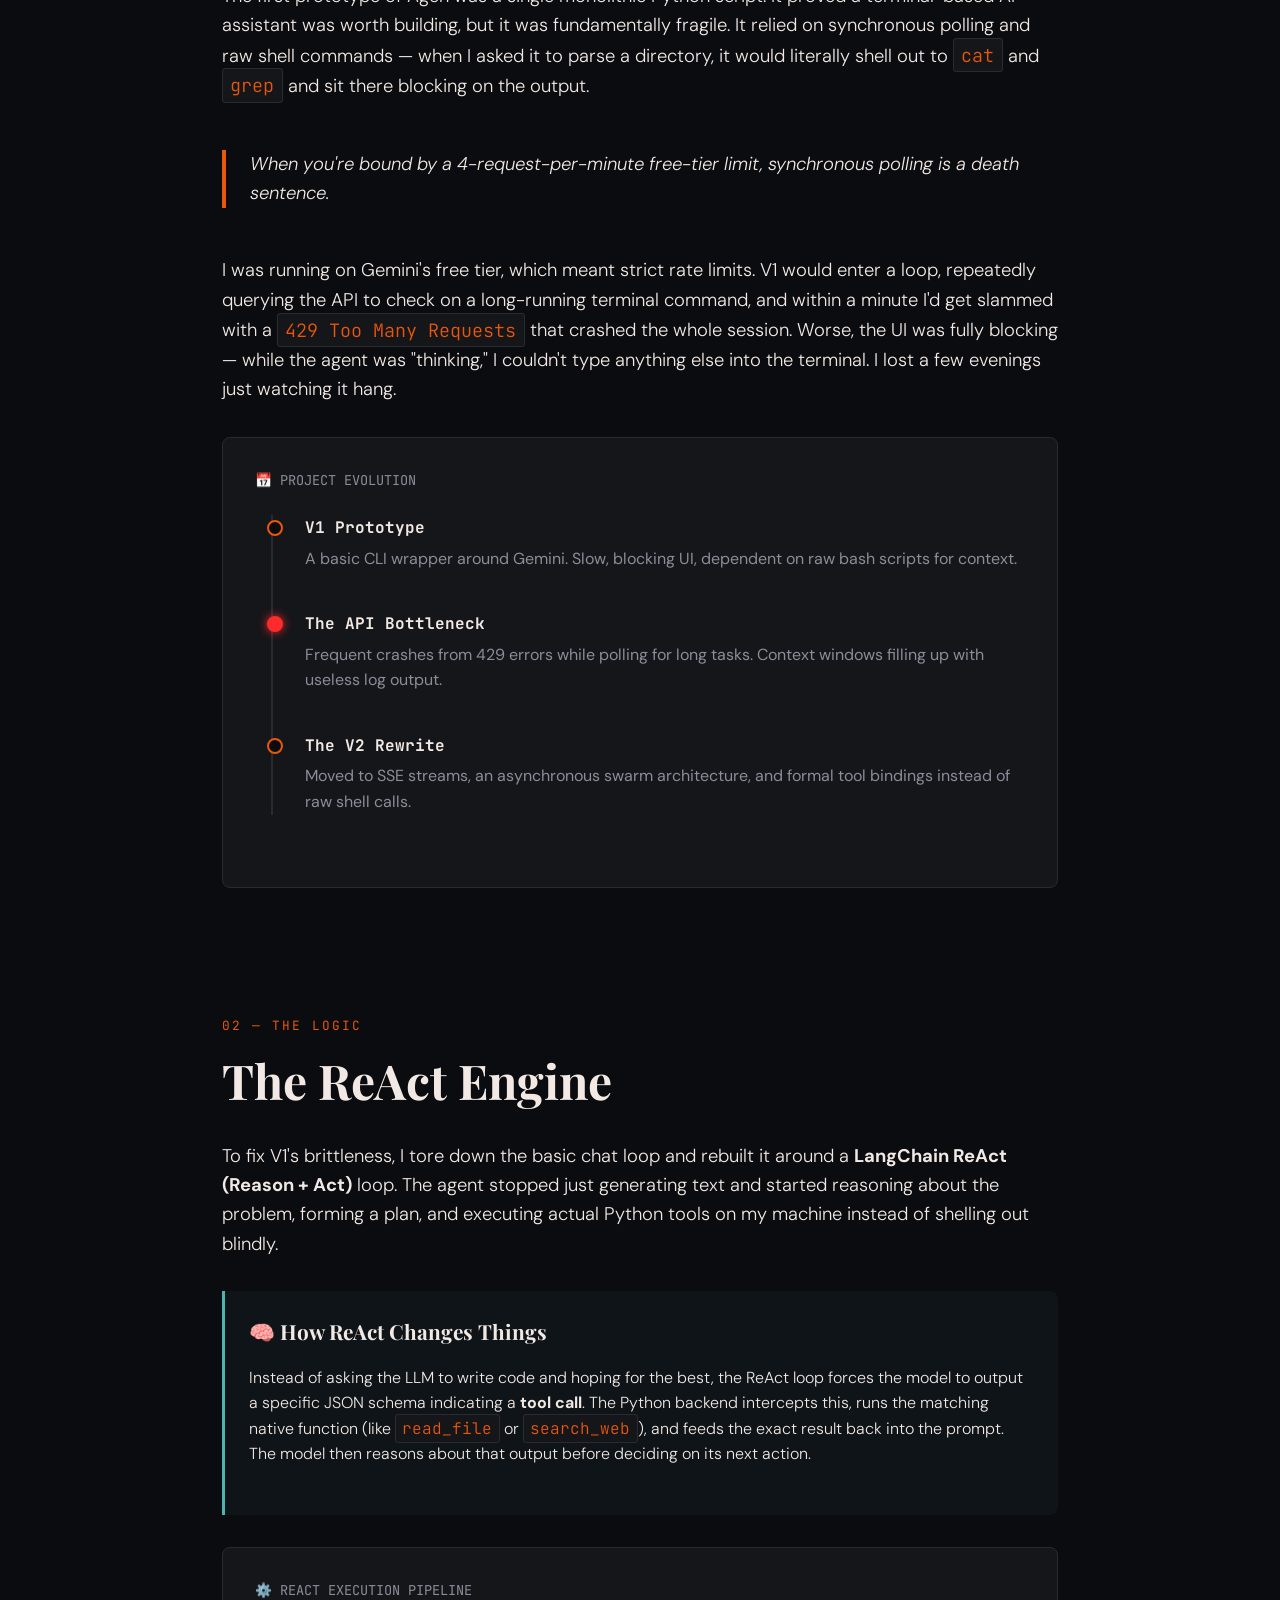
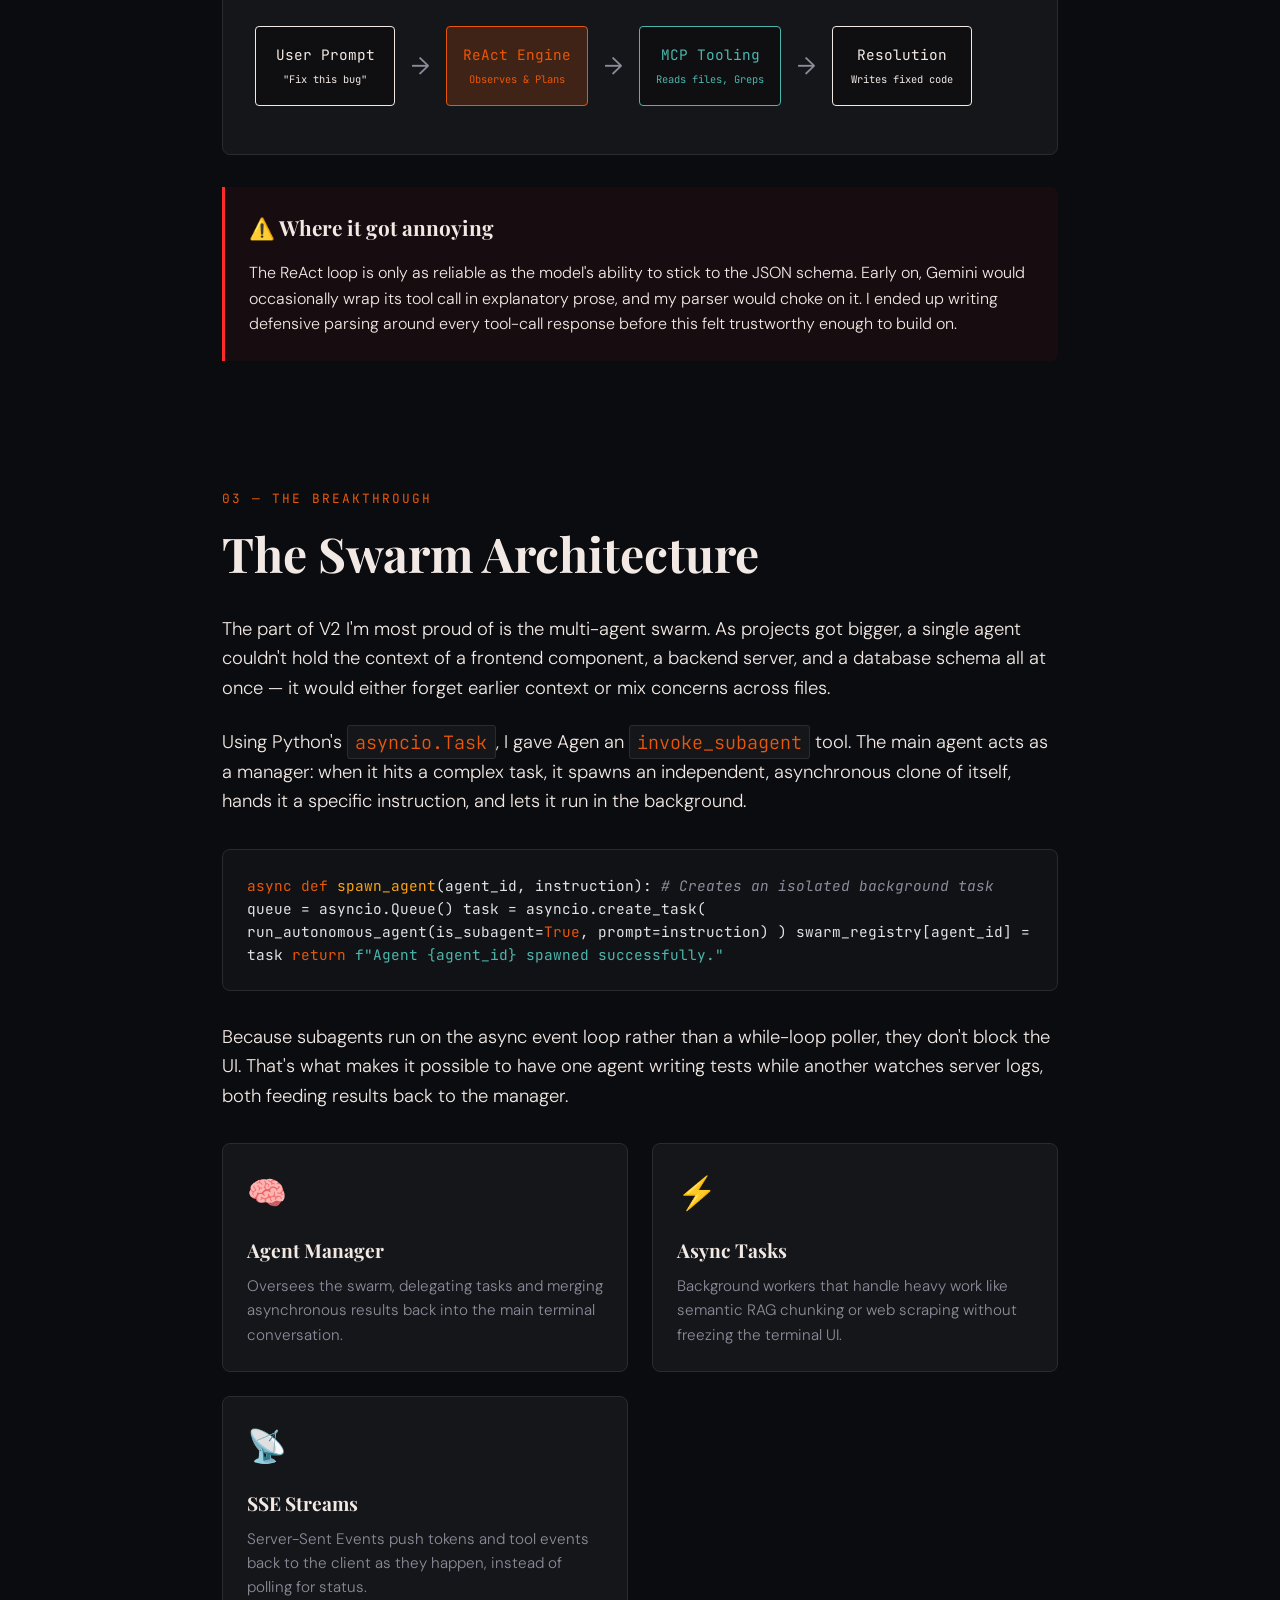
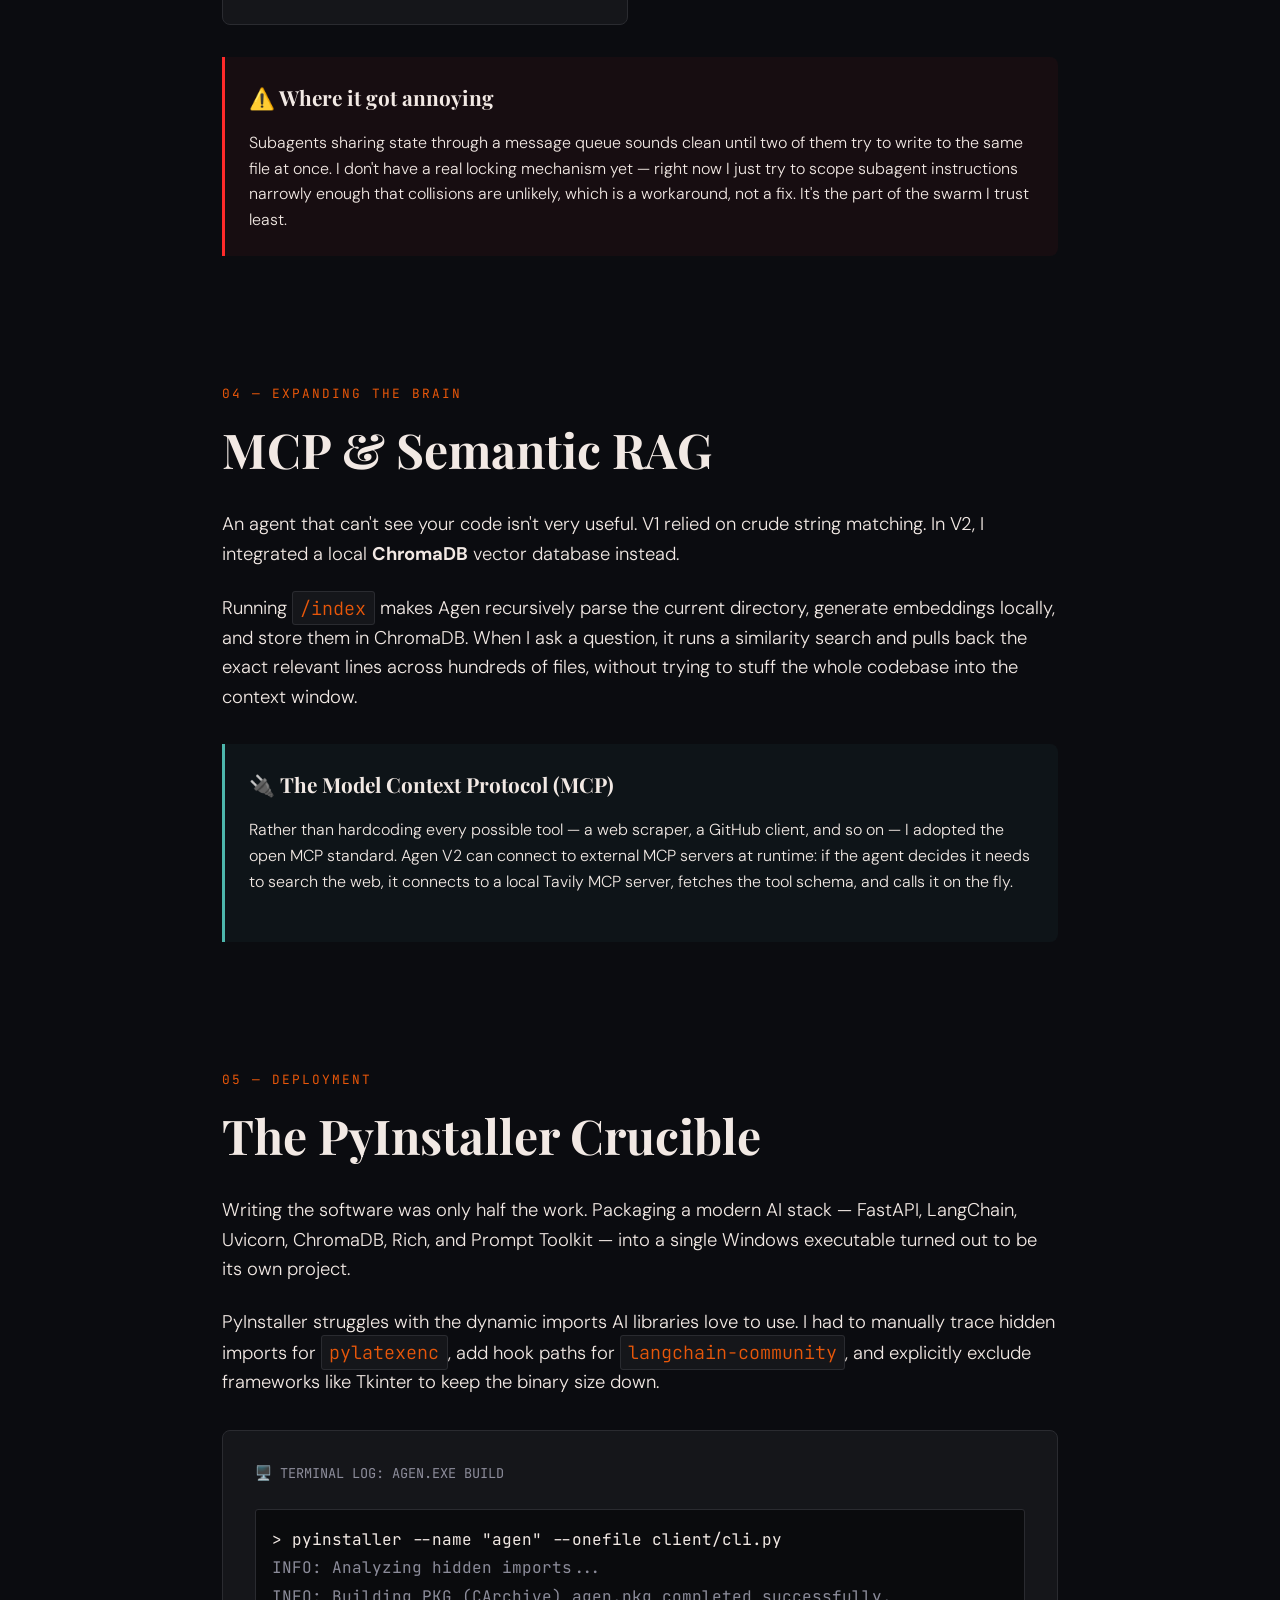
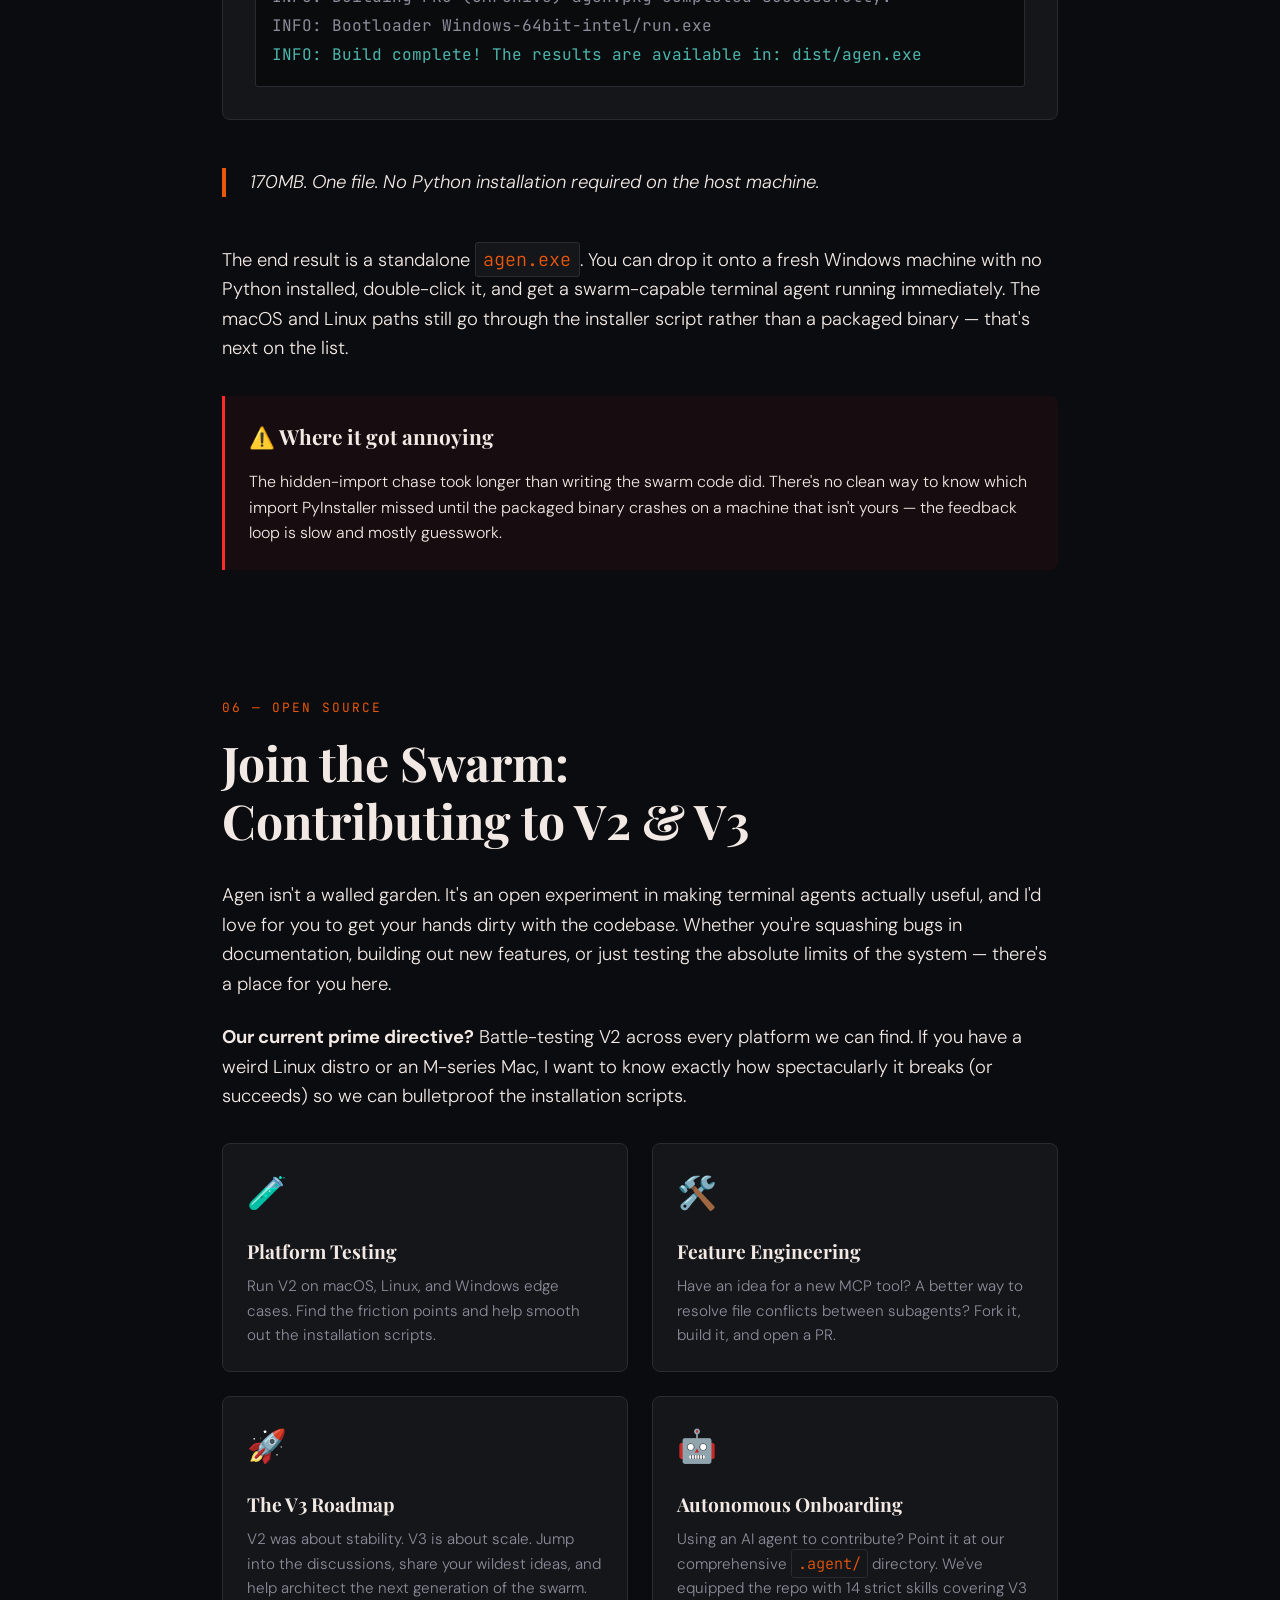
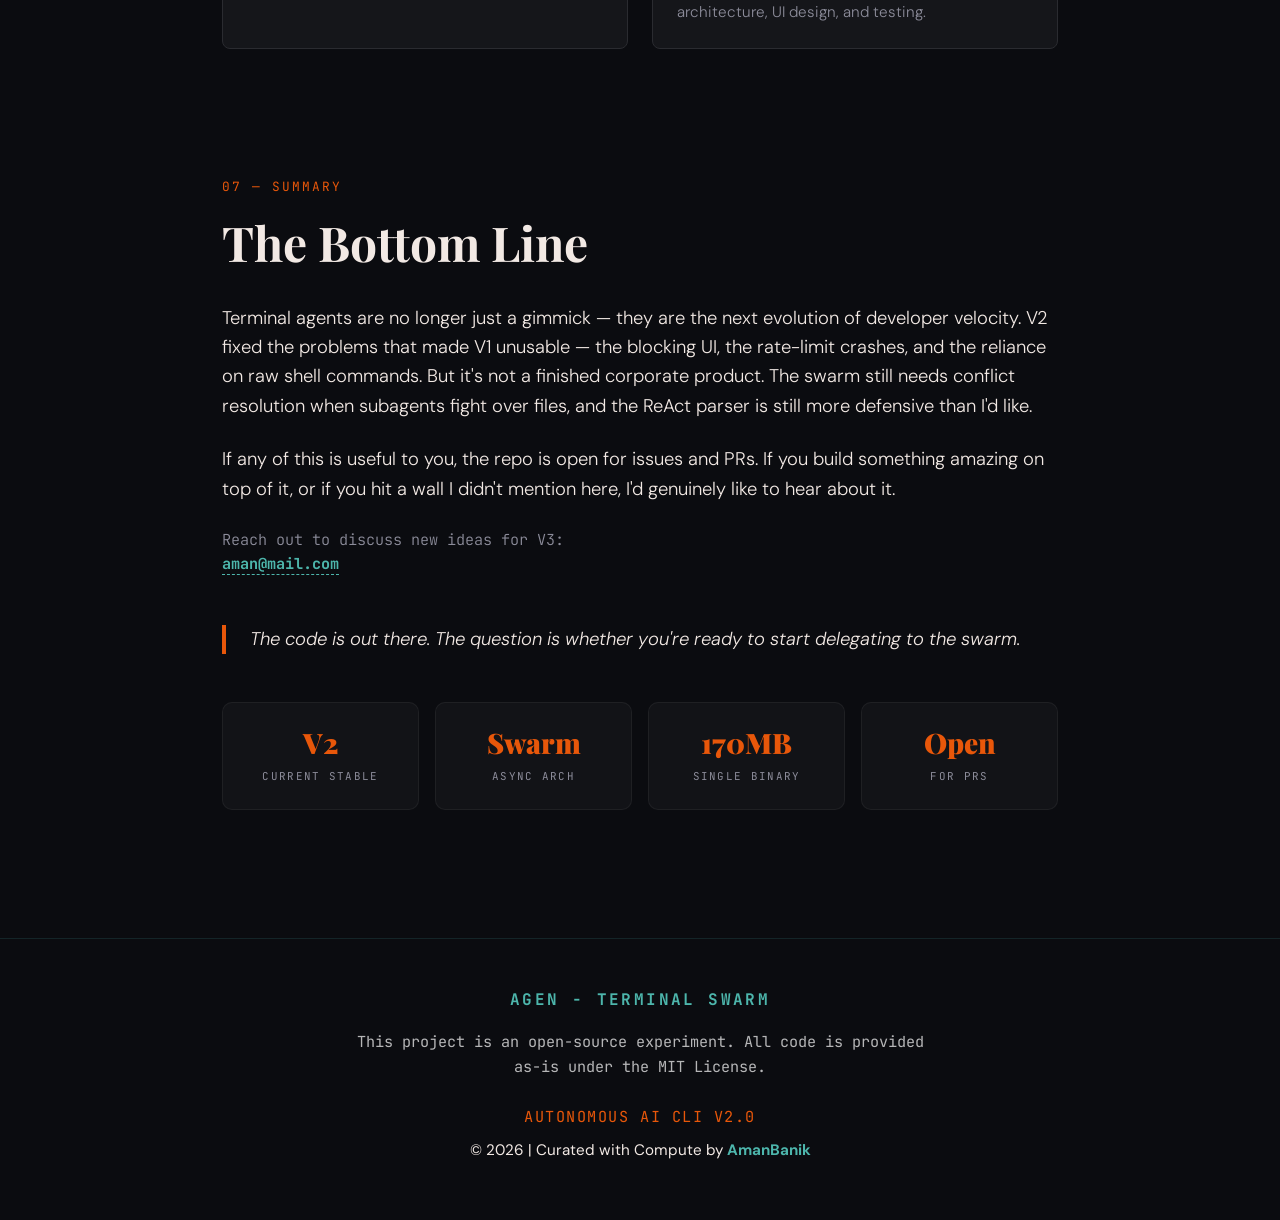
==== commit 14e7af30: "docs: Update executable size to 170MB and document Workspace Boundaries in agent skills" ====
--- a/docs/index.html
+++ b/docs/index.html
@@ -6,7 +6,7 @@
 
 <!-- SEO Meta Tags -->
 <title>Agen V2 — Building a Swarm AI Architecture</title>
-<meta name="description" content="A build log: how a fragile Python script that kept crashing on rate limits turned into a 60MB standalone executable running asynchronous AI subagents in the terminal.">
+<meta name="description" content="A build log: how a fragile Python script that kept crashing on rate limits turned into a 170MB standalone executable running asynchronous AI subagents in the terminal.">
 <meta name="keywords" content="Agen, AI, Swarm Architecture, ReAct Loop, Multi-Agent, Python, CLI, LLM, Gemini">
 <meta name="author" content="Aman Banik">
 <link rel="icon" type="image/png" href="https://raw.githubusercontent.com/AmanBanik/Alphed_portfolio/main/artifact/favicon.png">
@@ -21,7 +21,7 @@
 <!-- Twitter Card -->
 <meta name="twitter:card" content="summary_large_image">
 <meta name="twitter:title" content="Agen V2 — Building a Swarm AI Architecture">
-<meta name="twitter:description" content="How Agen evolved into a 60MB standalone executable running asynchronous AI subagents.">
+<meta name="twitter:description" content="How Agen evolved into a 170MB standalone executable running asynchronous AI subagents.">
 <meta name="twitter:image" content="https://raw.githubusercontent.com/AmanBanik/Agen/v2-stable/model_card.png">
 
 <link rel="stylesheet" href="style.css">
@@ -64,7 +64,7 @@
   </h1>
   <p class="header-sub">
     A build log: how a fragile Python script that kept crashing on rate limits
-    turned into a 60MB standalone executable running asynchronous AI subagents
+    turned into a 170MB standalone executable running asynchronous AI subagents
     in the terminal.
   </p>
   <p class="header-byline">Solo build log · Agen v2.0.0</p>
@@ -342,7 +342,7 @@
     </div>
 
     <div class="pull-quote">
-      <p>60MB. One file. No Python installation required on the host machine.</p>
+      <p>170MB. One file. No Python installation required on the host machine.</p>
     </div>
 
     <p>
@@ -420,7 +420,7 @@
     <div class="stat-strip reveal" style="margin-top:2rem;">
       <div class="stat-cell"><span class="num">V2</span><span class="label-s">Current Stable</span></div>
       <div class="stat-cell"><span class="num">Swarm</span><span class="label-s">Async Arch</span></div>
-      <div class="stat-cell"><span class="num">60MB</span><span class="label-s">Single Binary</span></div>
+      <div class="stat-cell"><span class="num">170MB</span><span class="label-s">Single Binary</span></div>
       <div class="stat-cell"><span class="num">Open</span><span class="label-s">For PRs</span></div>
     </div>
   </section>
--- a/docs/style.css
+++ b/docs/style.css
@@ -217,7 +217,7 @@
 
 .pipe-arrow { font-size: 1.5rem; color: var(--mid-text); padding: 0 0.5rem; }
 
-.card-grid { display: grid; grid-template-columns: repeat(auto-fit, minmax(250px, 1fr)); gap: 1.5rem; margin-top: 2rem; }
+.card-grid { display: grid; grid-template-columns: repeat(2, 1fr); gap: 1.5rem; margin-top: 2rem; }
 .card {
   background: var(--panel-bg);
   border: 1px solid var(--panel-border);
@@ -413,6 +413,7 @@
 
 /* ── RESPONSIVE ── */
 @media (max-width: 640px) {
+  .card-grid { grid-template-columns: 1fr; }
   .header-logo { width: 220px; margin-bottom: 1rem; }
   header h1 { font-size: 2.75rem; letter-spacing: -1px; }
   .header-sub { font-size: 1.05rem; padding: 0 1rem; }
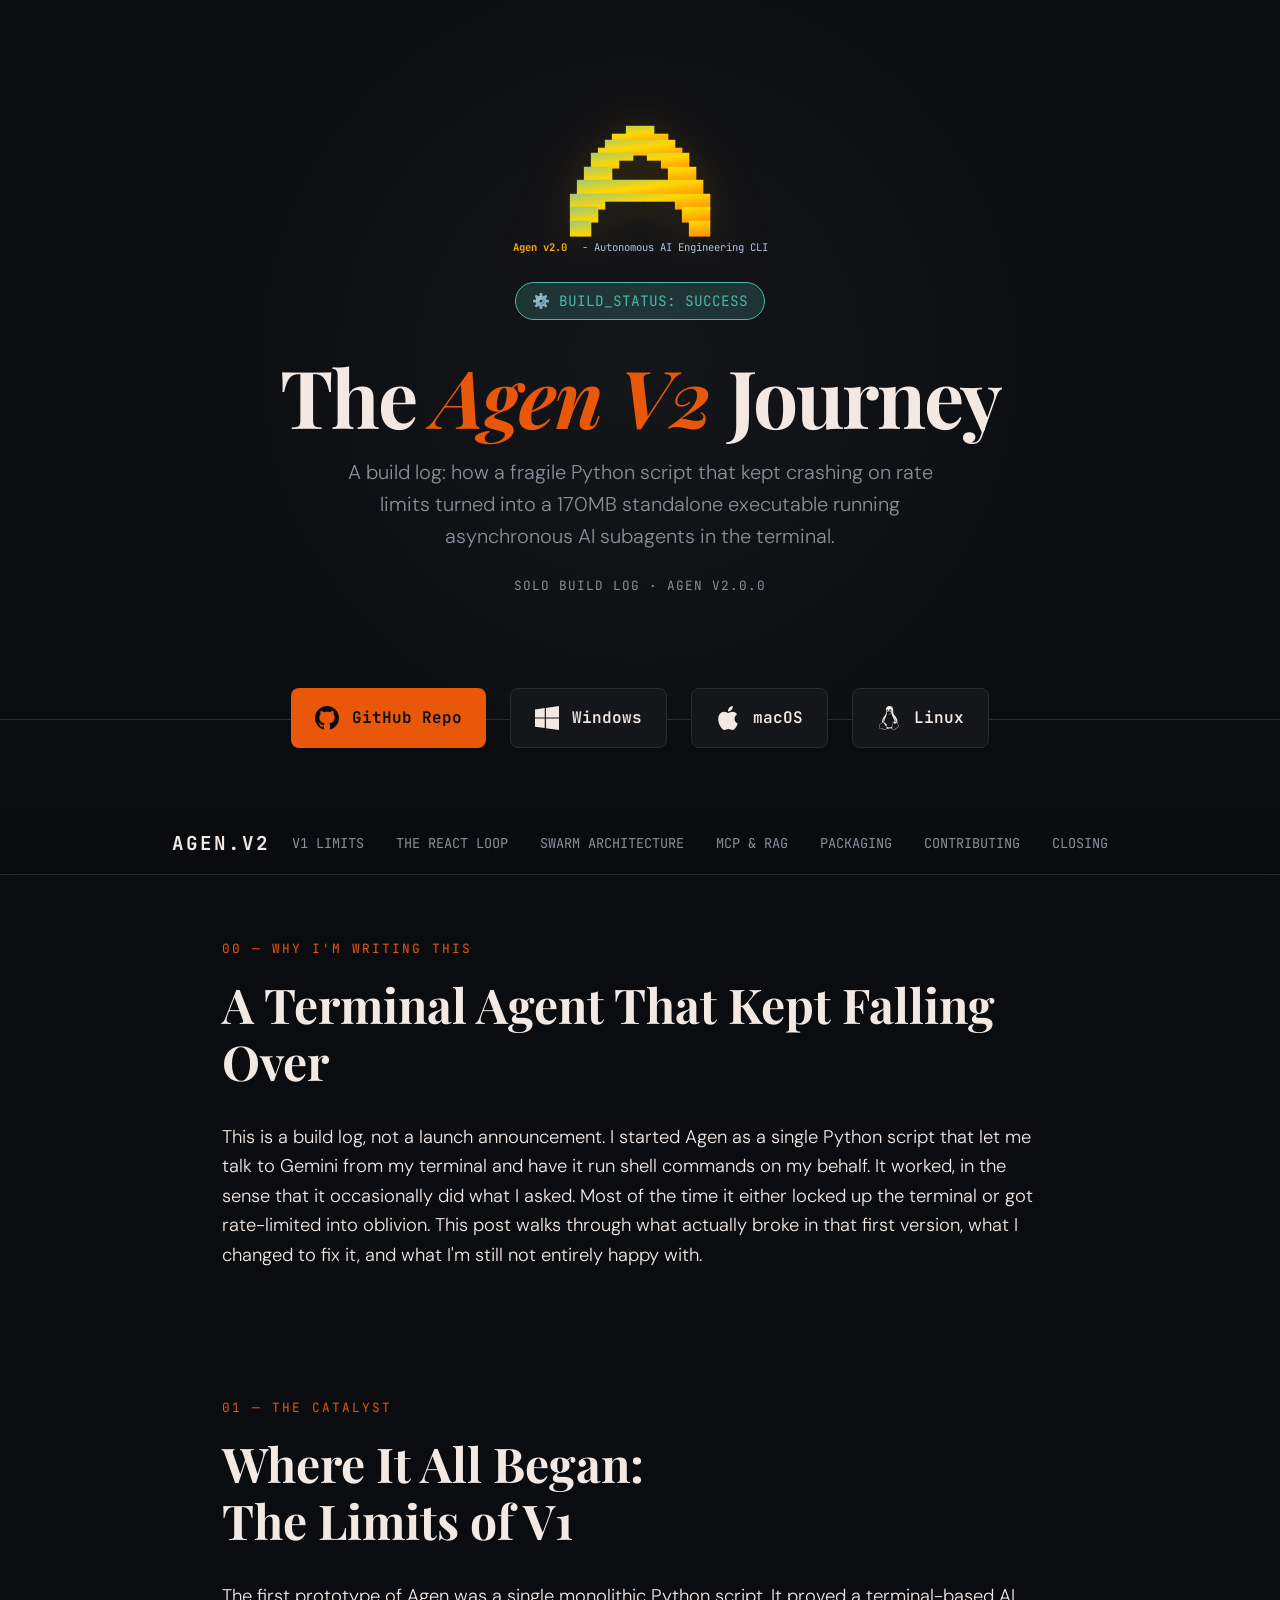
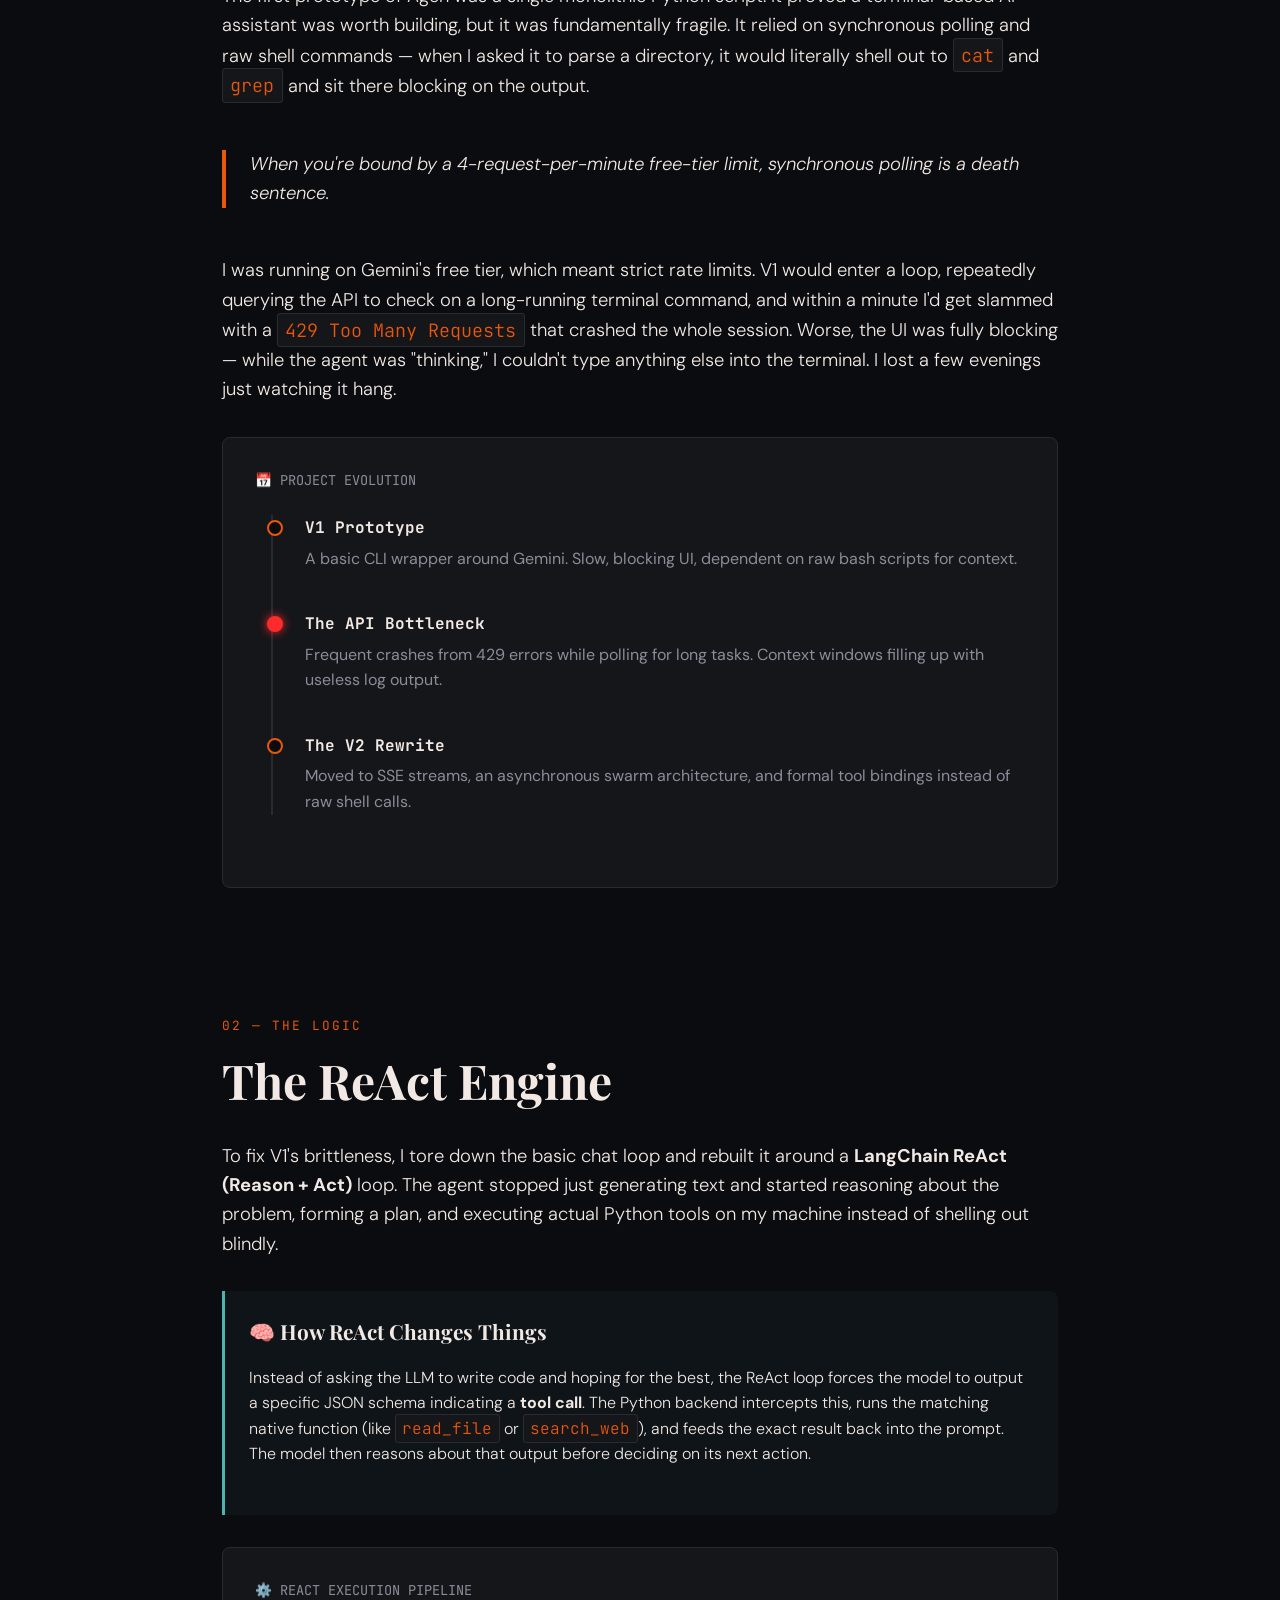
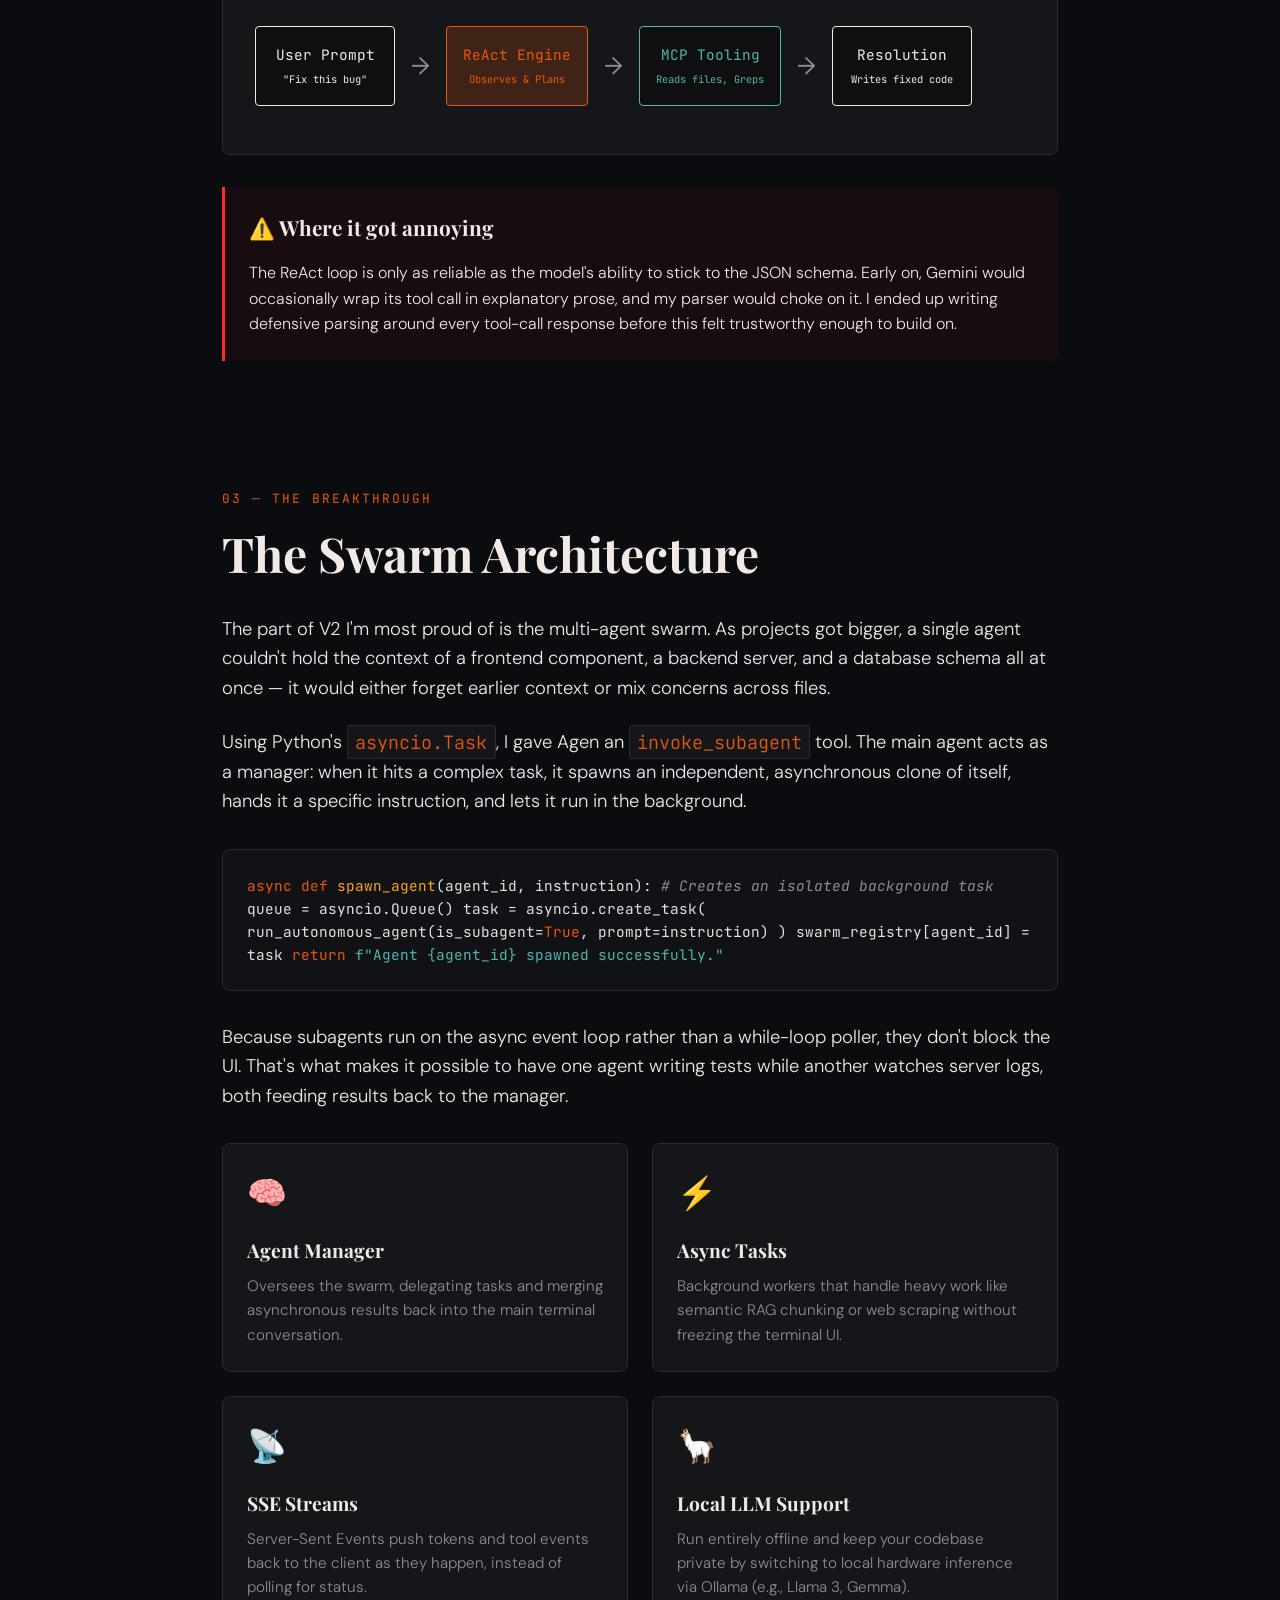
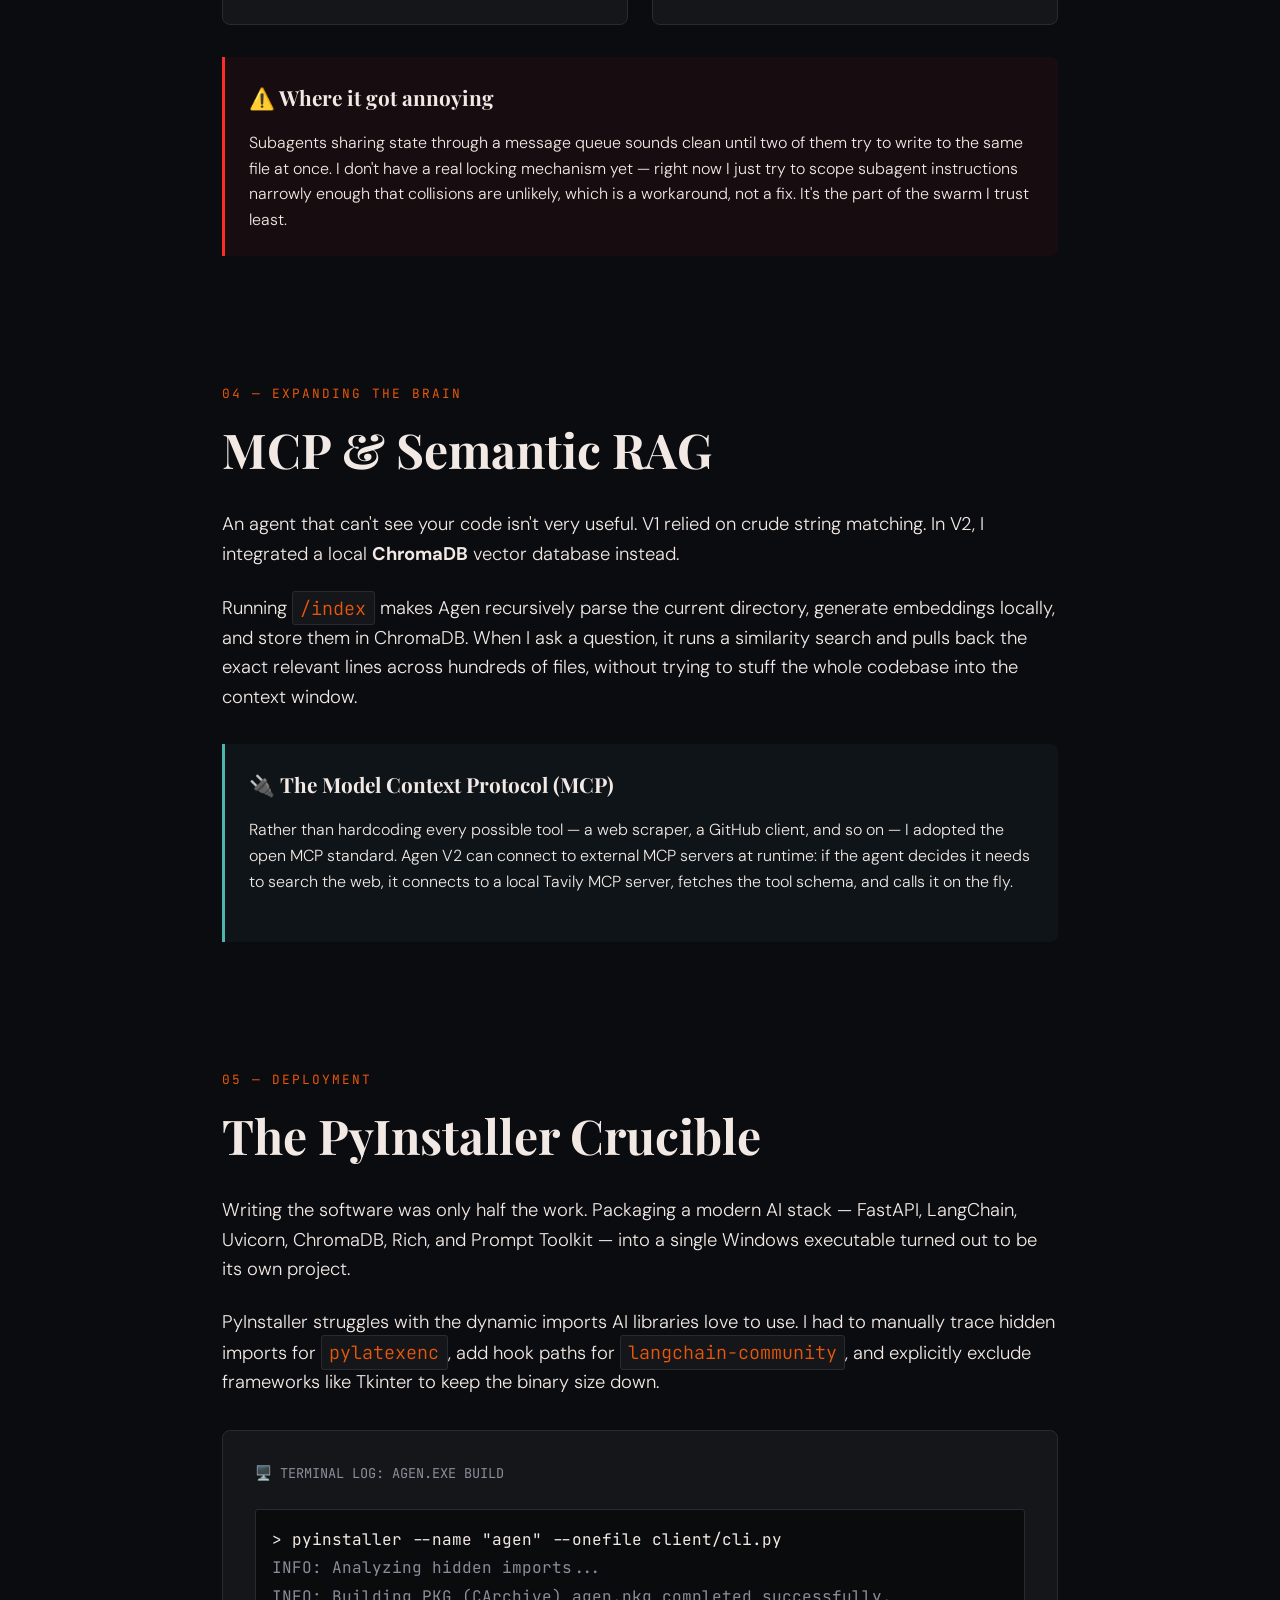
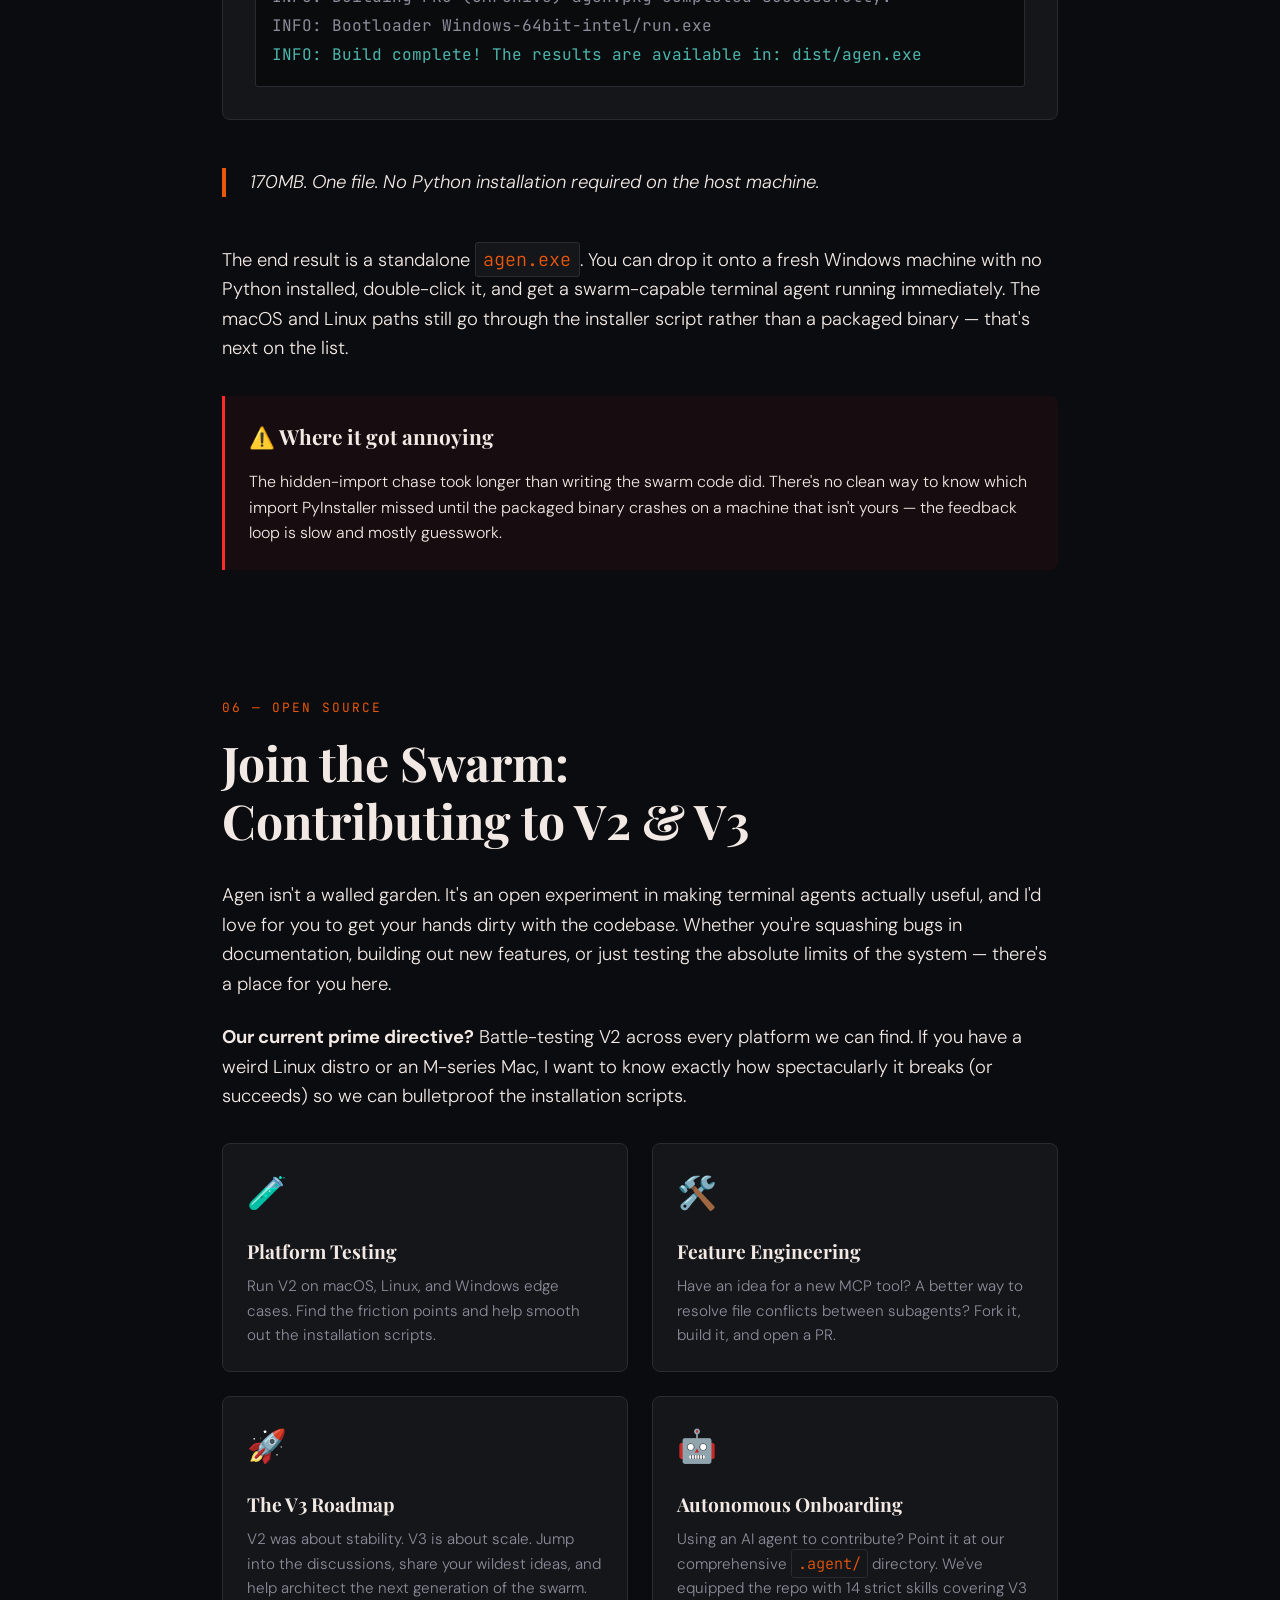
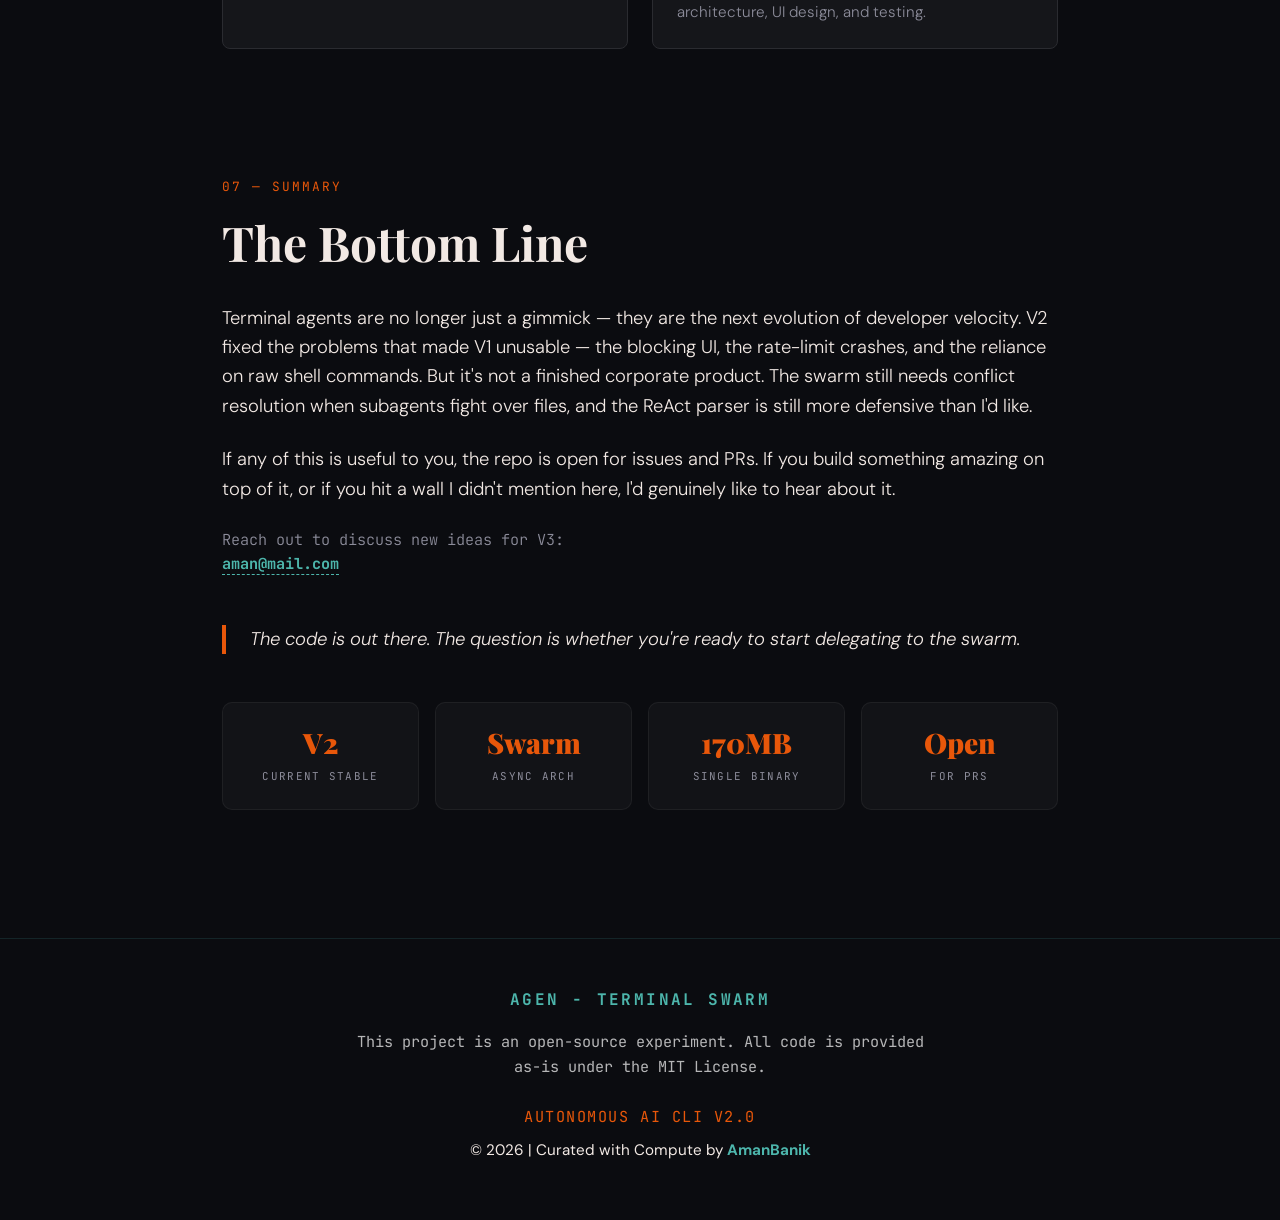
==== commit e005cb07: "docs: add Ollama local LLM inference support card to Swarm Architecture section" ====
--- a/docs/index.html
+++ b/docs/index.html
@@ -15,7 +15,8 @@
 <meta property="og:title" content="Agen V2 — Building a Swarm AI Architecture">
 <meta property="og:description" content="A solo build log tracking the evolution of Agen into a Swarm-capable autonomous AI engineering CLI.">
 <meta property="og:type" content="article">
-<meta property="og:url" content="https://amanbanik.github.io/Agen/">
+<meta property="article:published_time" content="2026-08-18">
+<meta property="og:url" content="https://amanbanik.github.io/Agen/docs/">
 <meta property="og:image" content="https://raw.githubusercontent.com/AmanBanik/Agen/v2-stable/model_card.png">
 
 <!-- Twitter Card -->
@@ -269,6 +270,11 @@
         <h4>SSE Streams</h4>
         <p>Server-Sent Events push tokens and tool events back to the client as they happen, instead of polling for status.</p>
       </div>
+      <div class="card">
+        <span class="card-icon">🦙</span>
+        <h4>Local LLM Support</h4>
+        <p>Run entirely offline and keep your codebase private by switching to local hardware inference via Ollama (e.g., Llama 3, Gemma).</p>
+      </div>
     </div>
 
     <div class="friction-note">
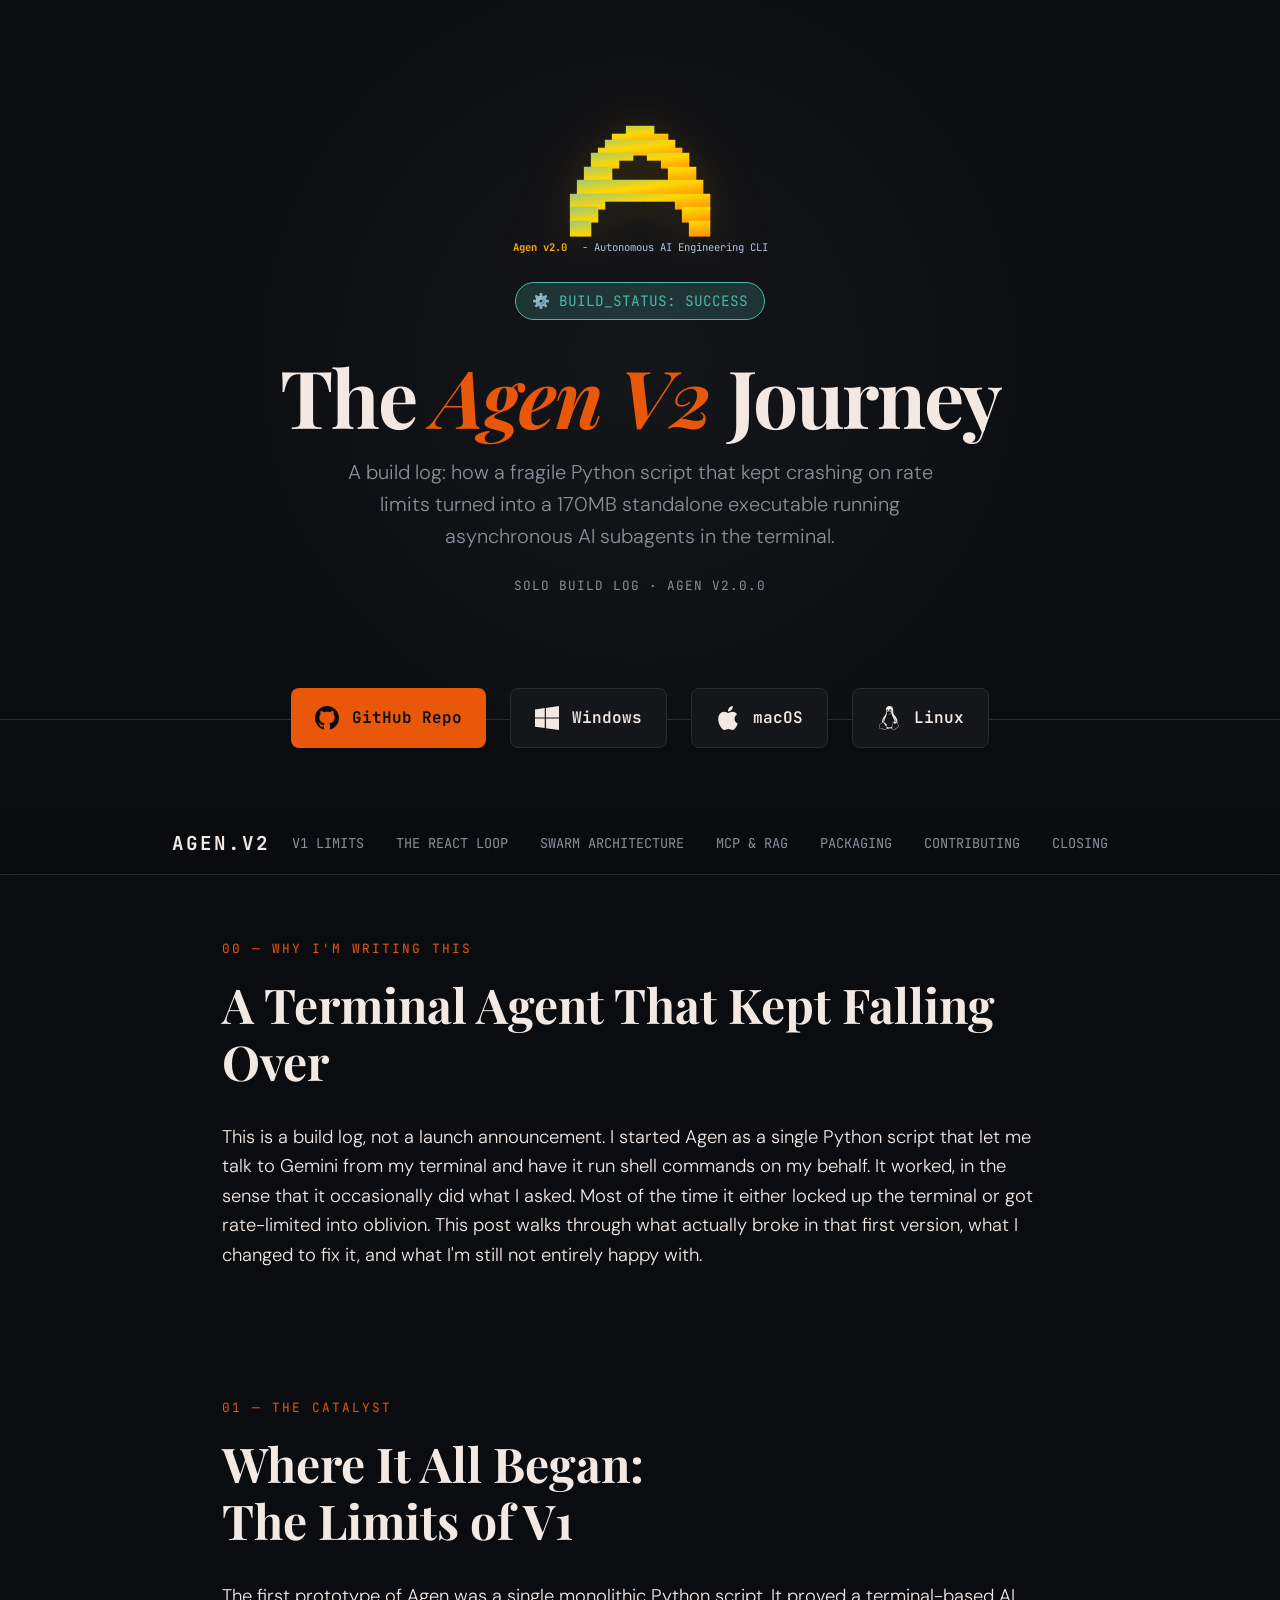
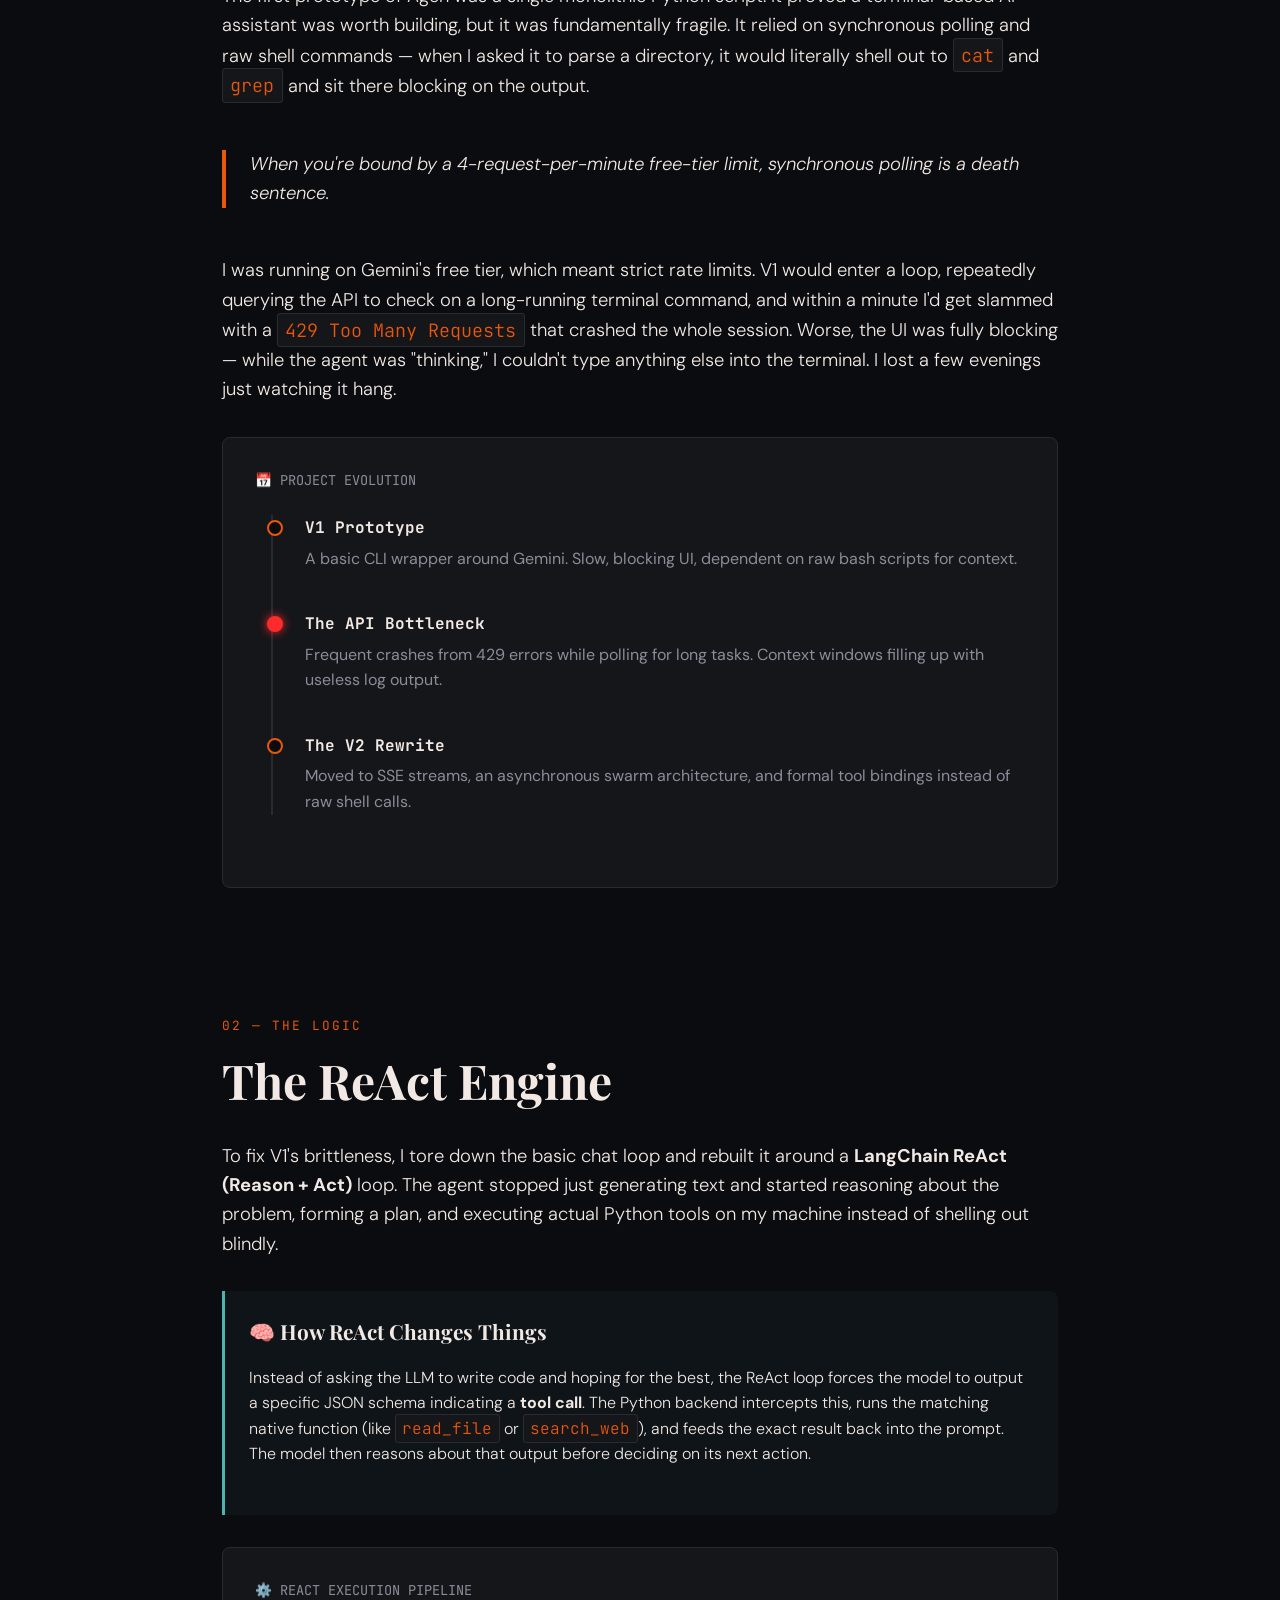
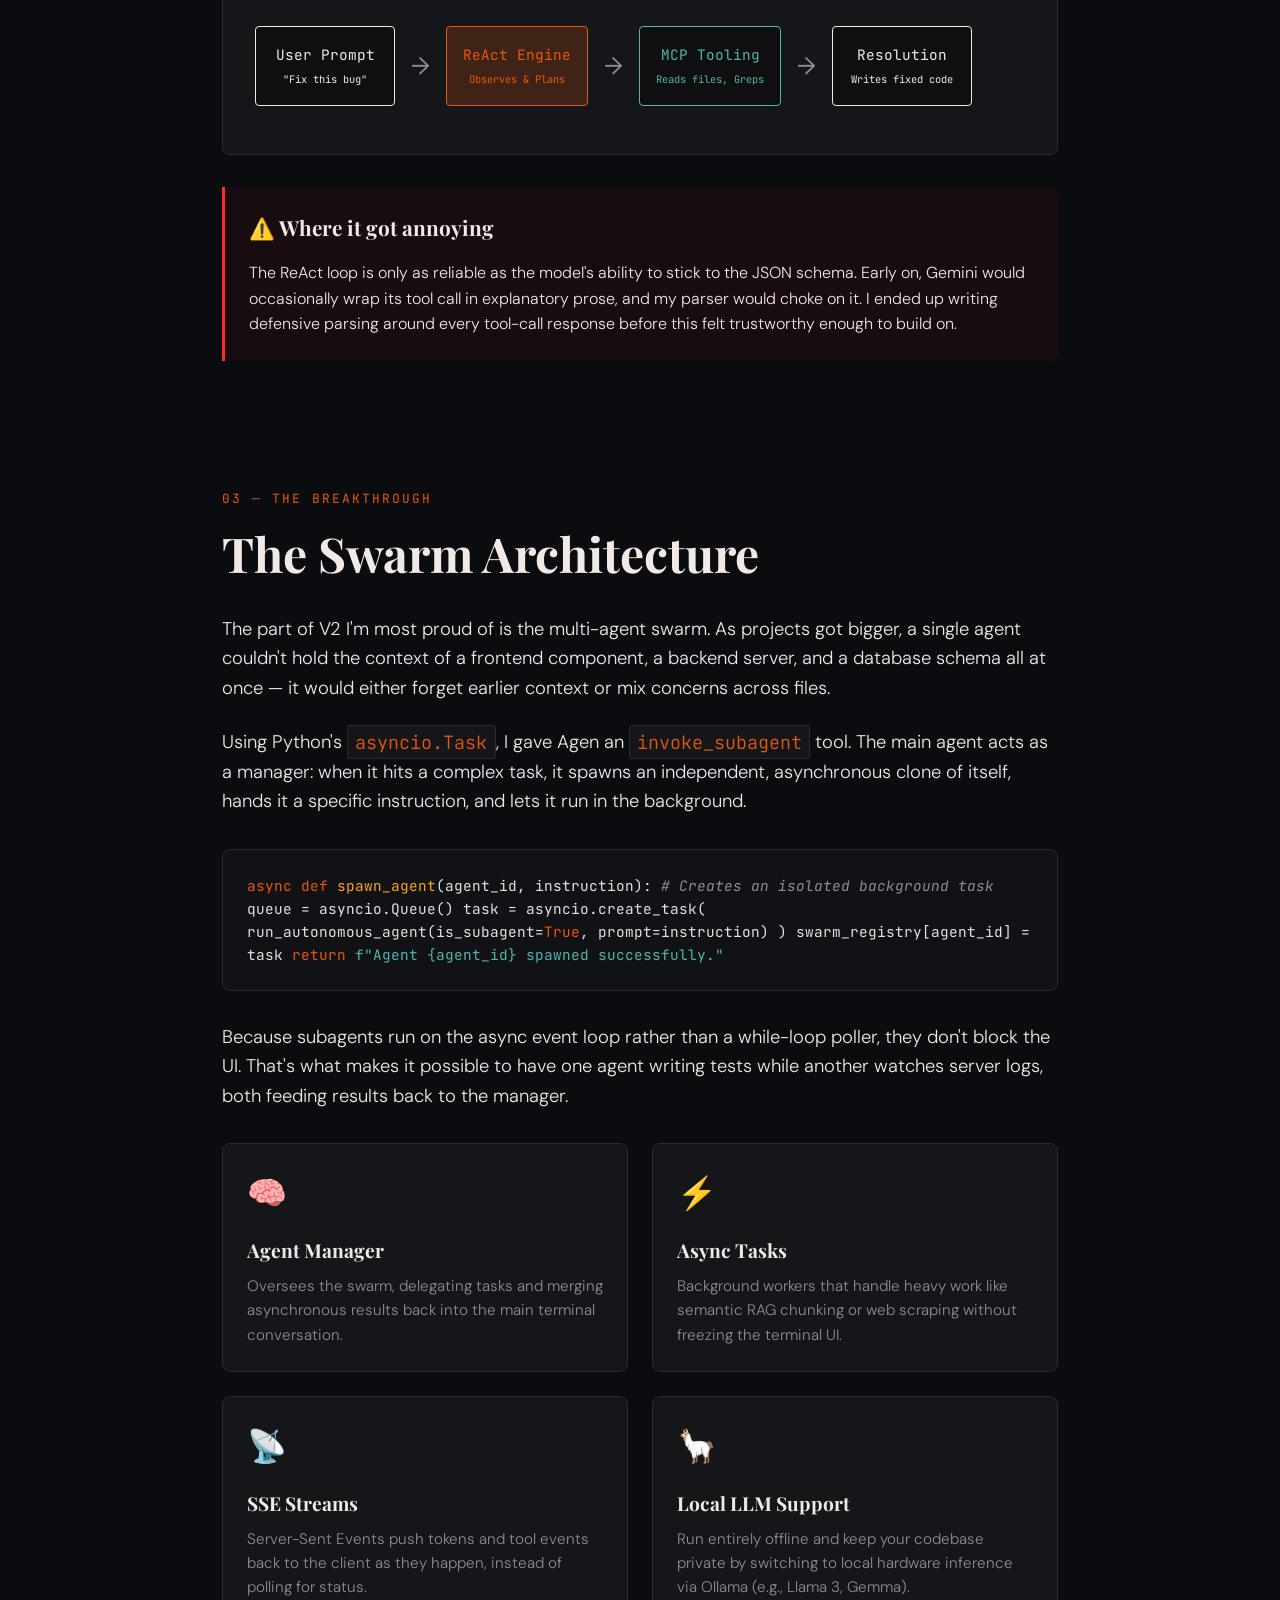
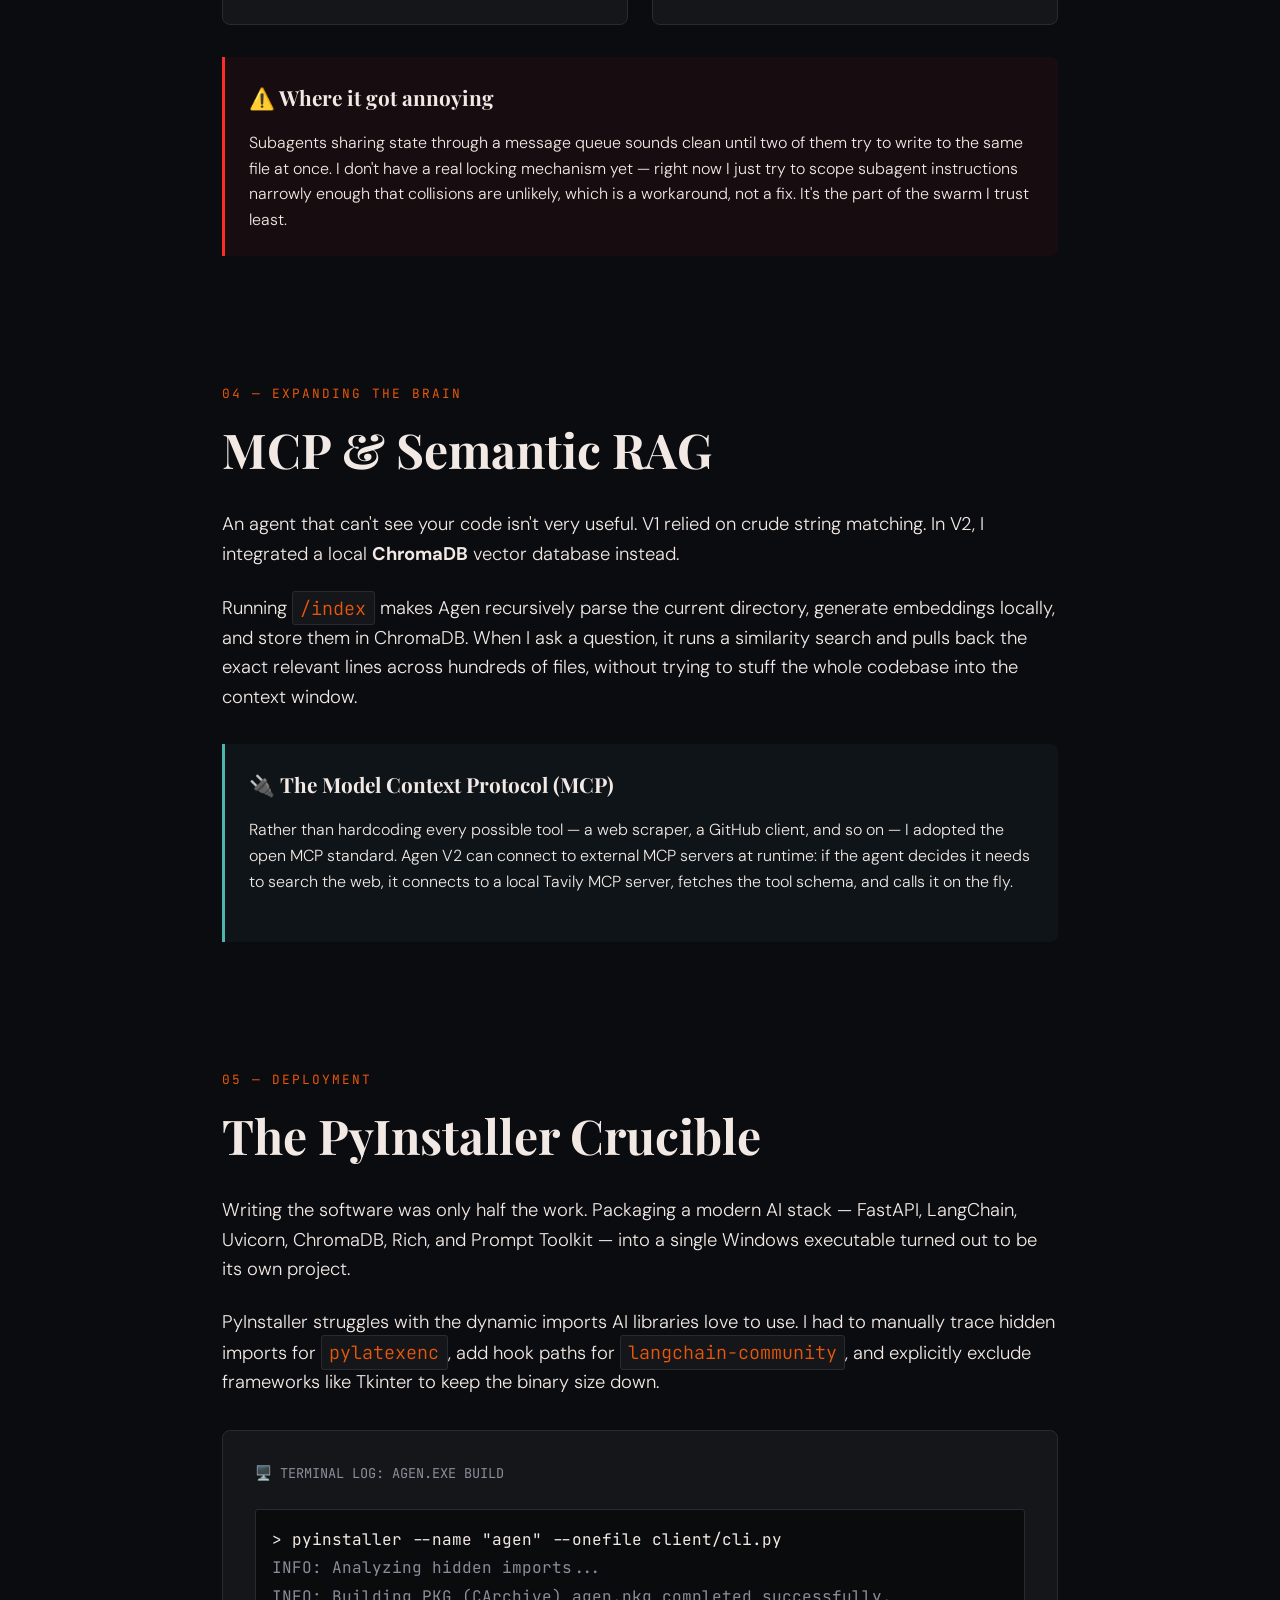
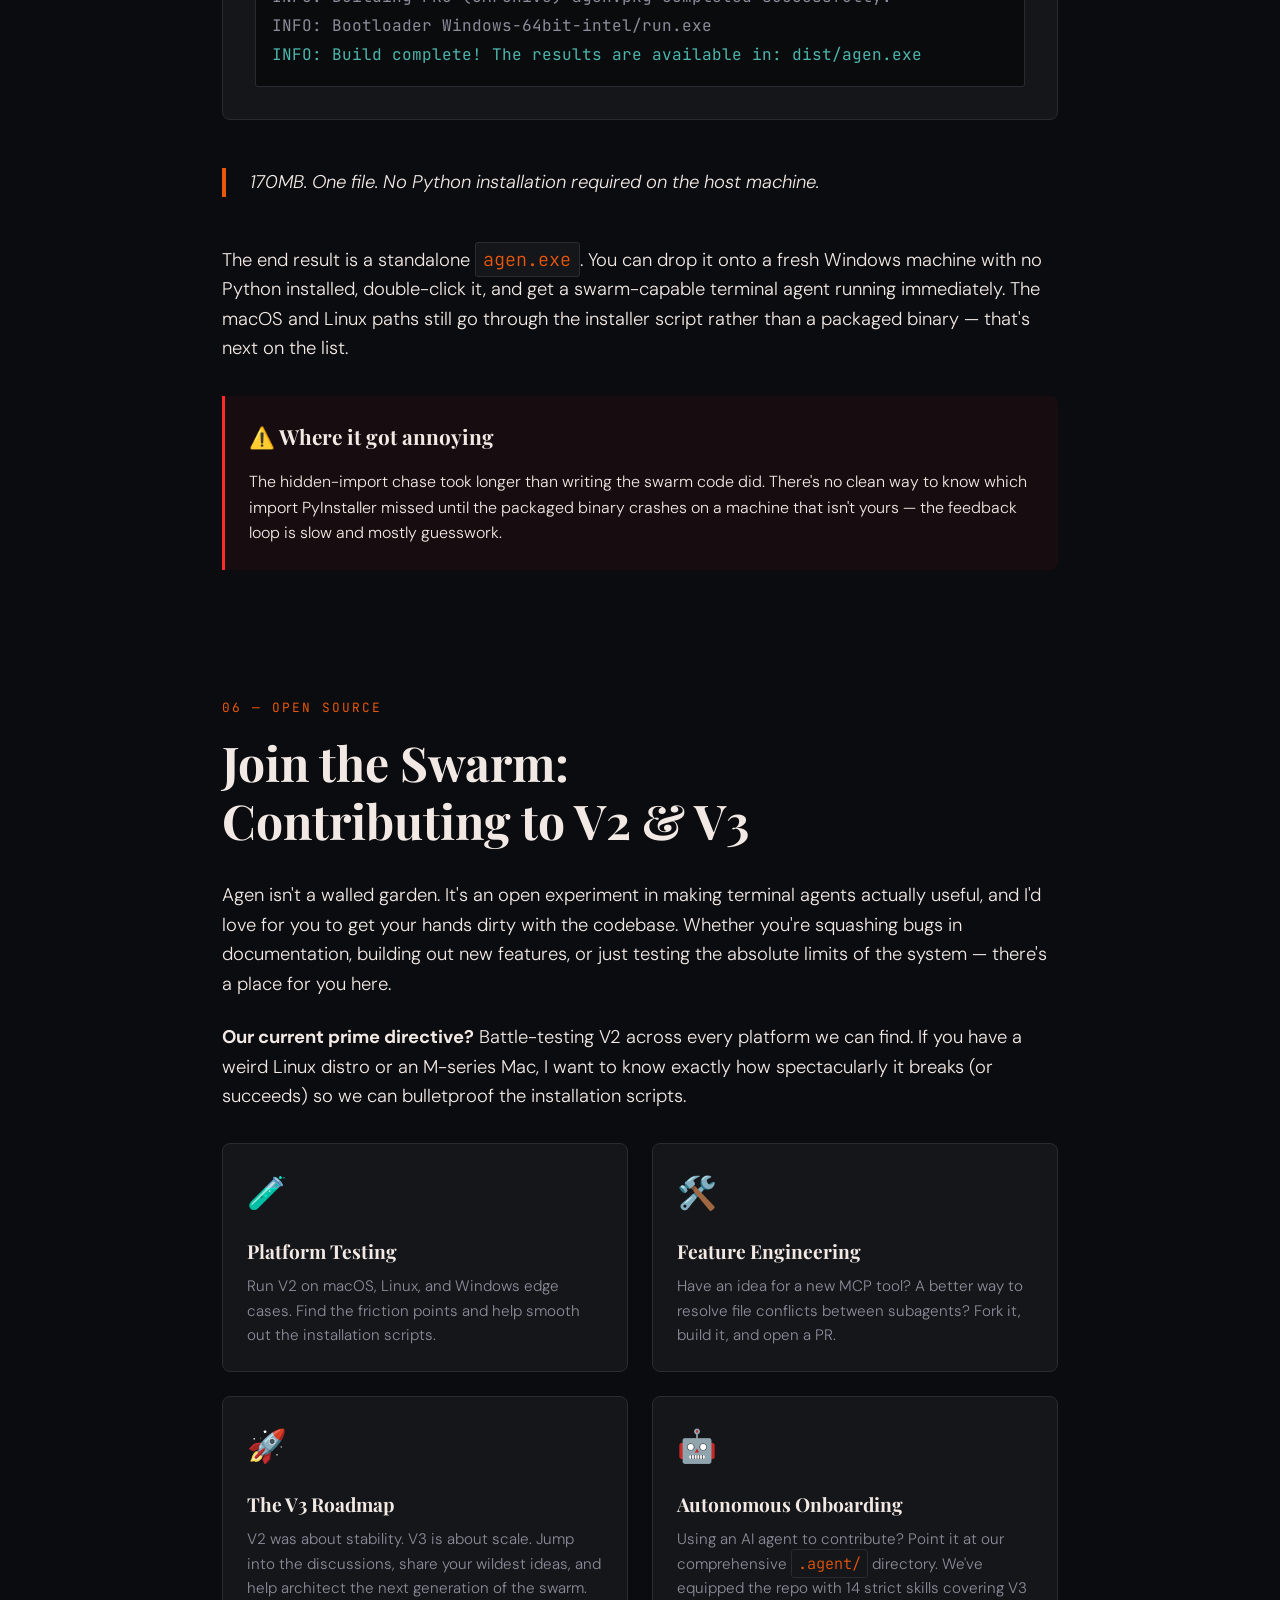
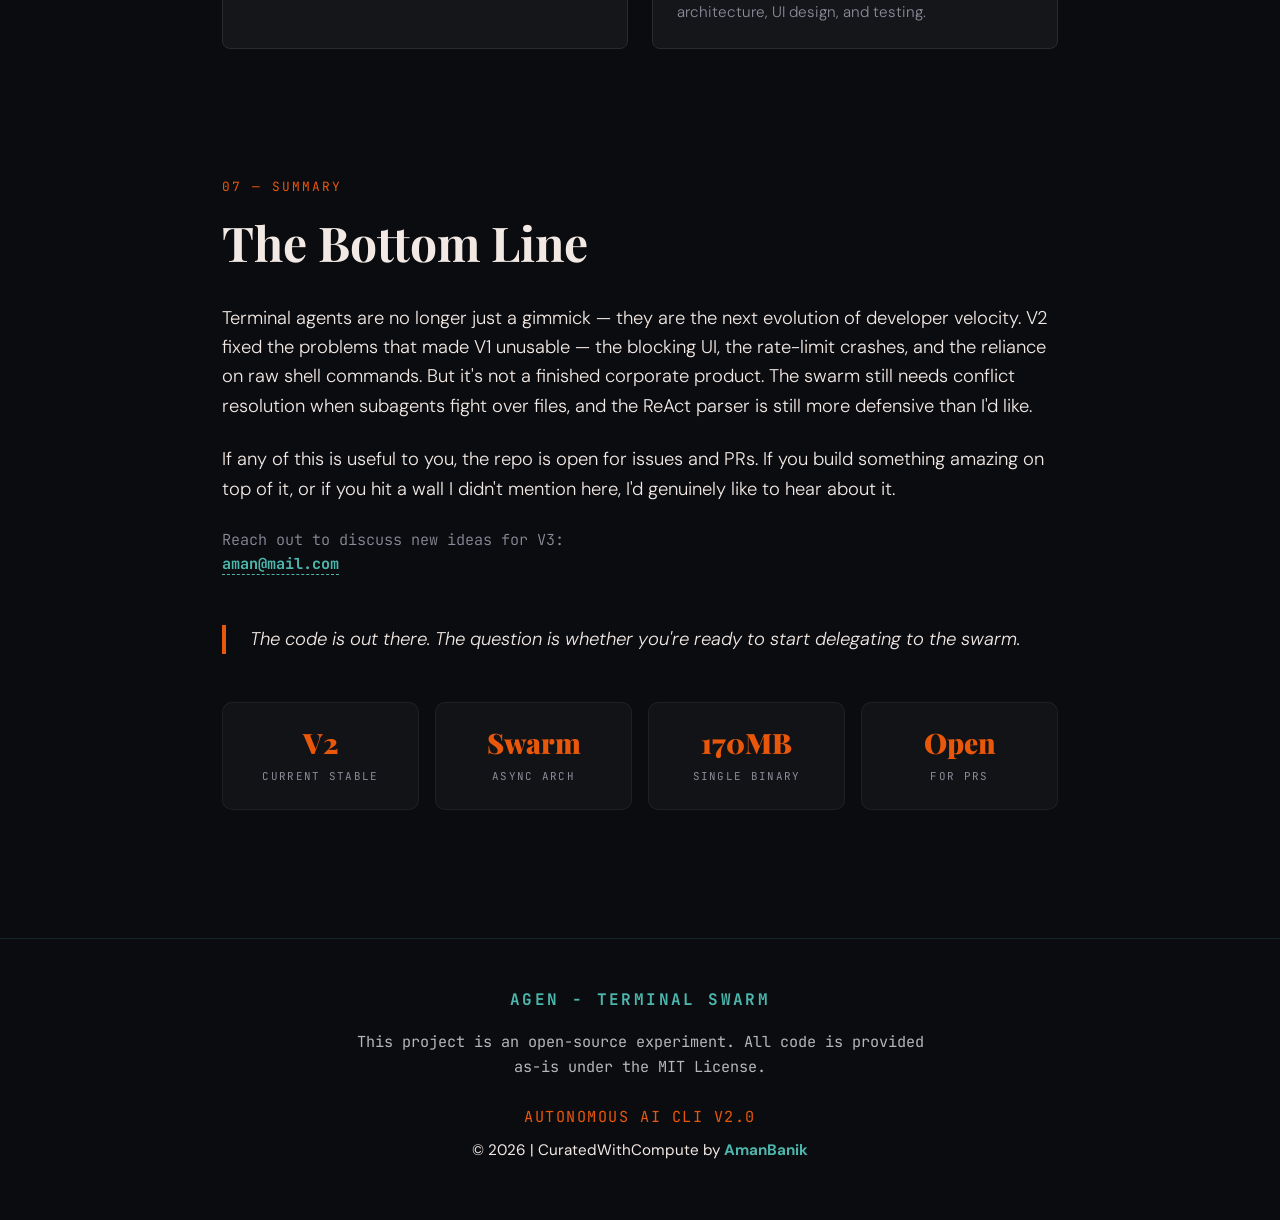
==== commit 90f2b6c0: "footer:  change" ====
--- a/docs/index.html
+++ b/docs/index.html
@@ -437,7 +437,7 @@
   <span class="footer-logo">AGEN - TERMINAL SWARM</span>
   <p class="footer-note">This project is an open-source experiment. All code is provided as-is under the MIT License.</p>
   <p class="footer-version">AUTONOMOUS AI CLI V2.0</p>
-  <p class="footer-credits">&copy; 2026 | Curated with Compute by <a href="https://github.com/AmanBanik" target="_blank">AmanBanik</a></p>
+  <p class="footer-credits">&copy; 2026 | CuratedWithCompute by <a href="https://github.com/AmanBanik" target="_blank">AmanBanik</a></p>
 </footer>
 
 <div id="installModal" class="modal">
